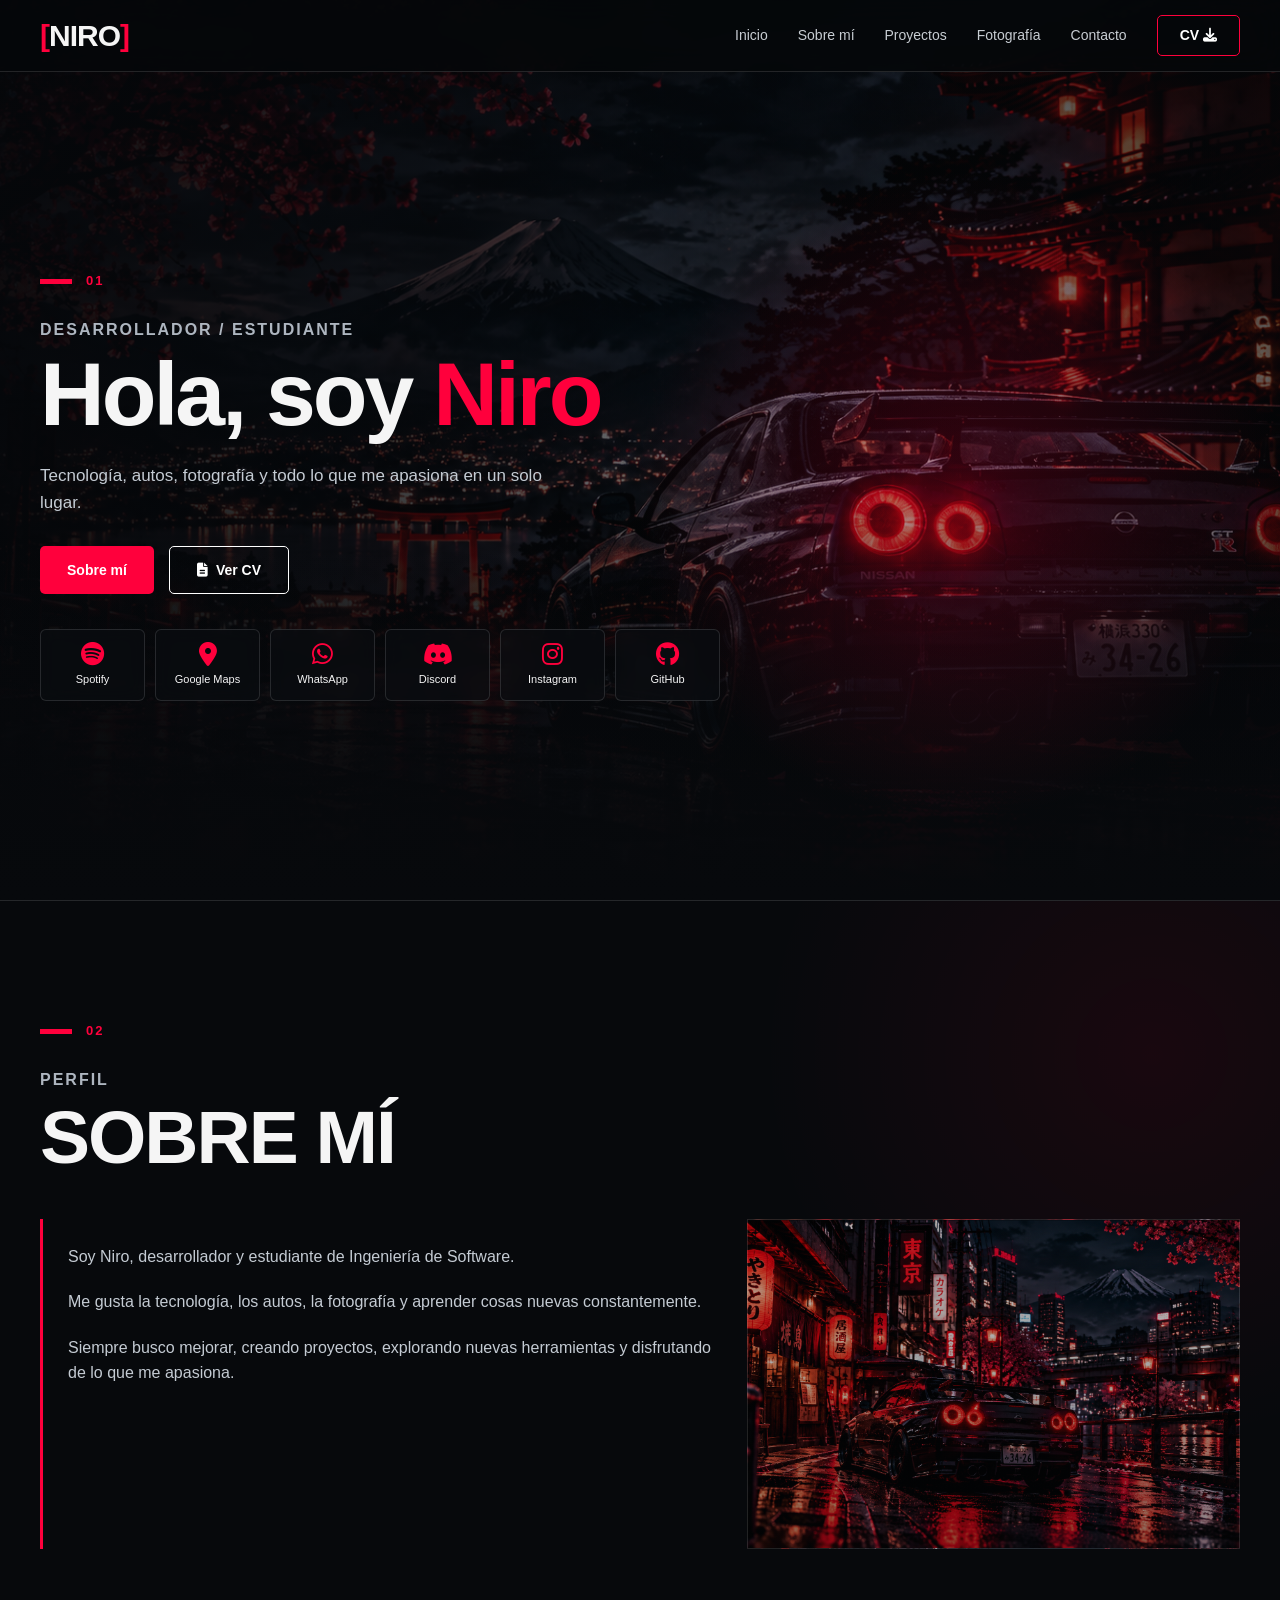
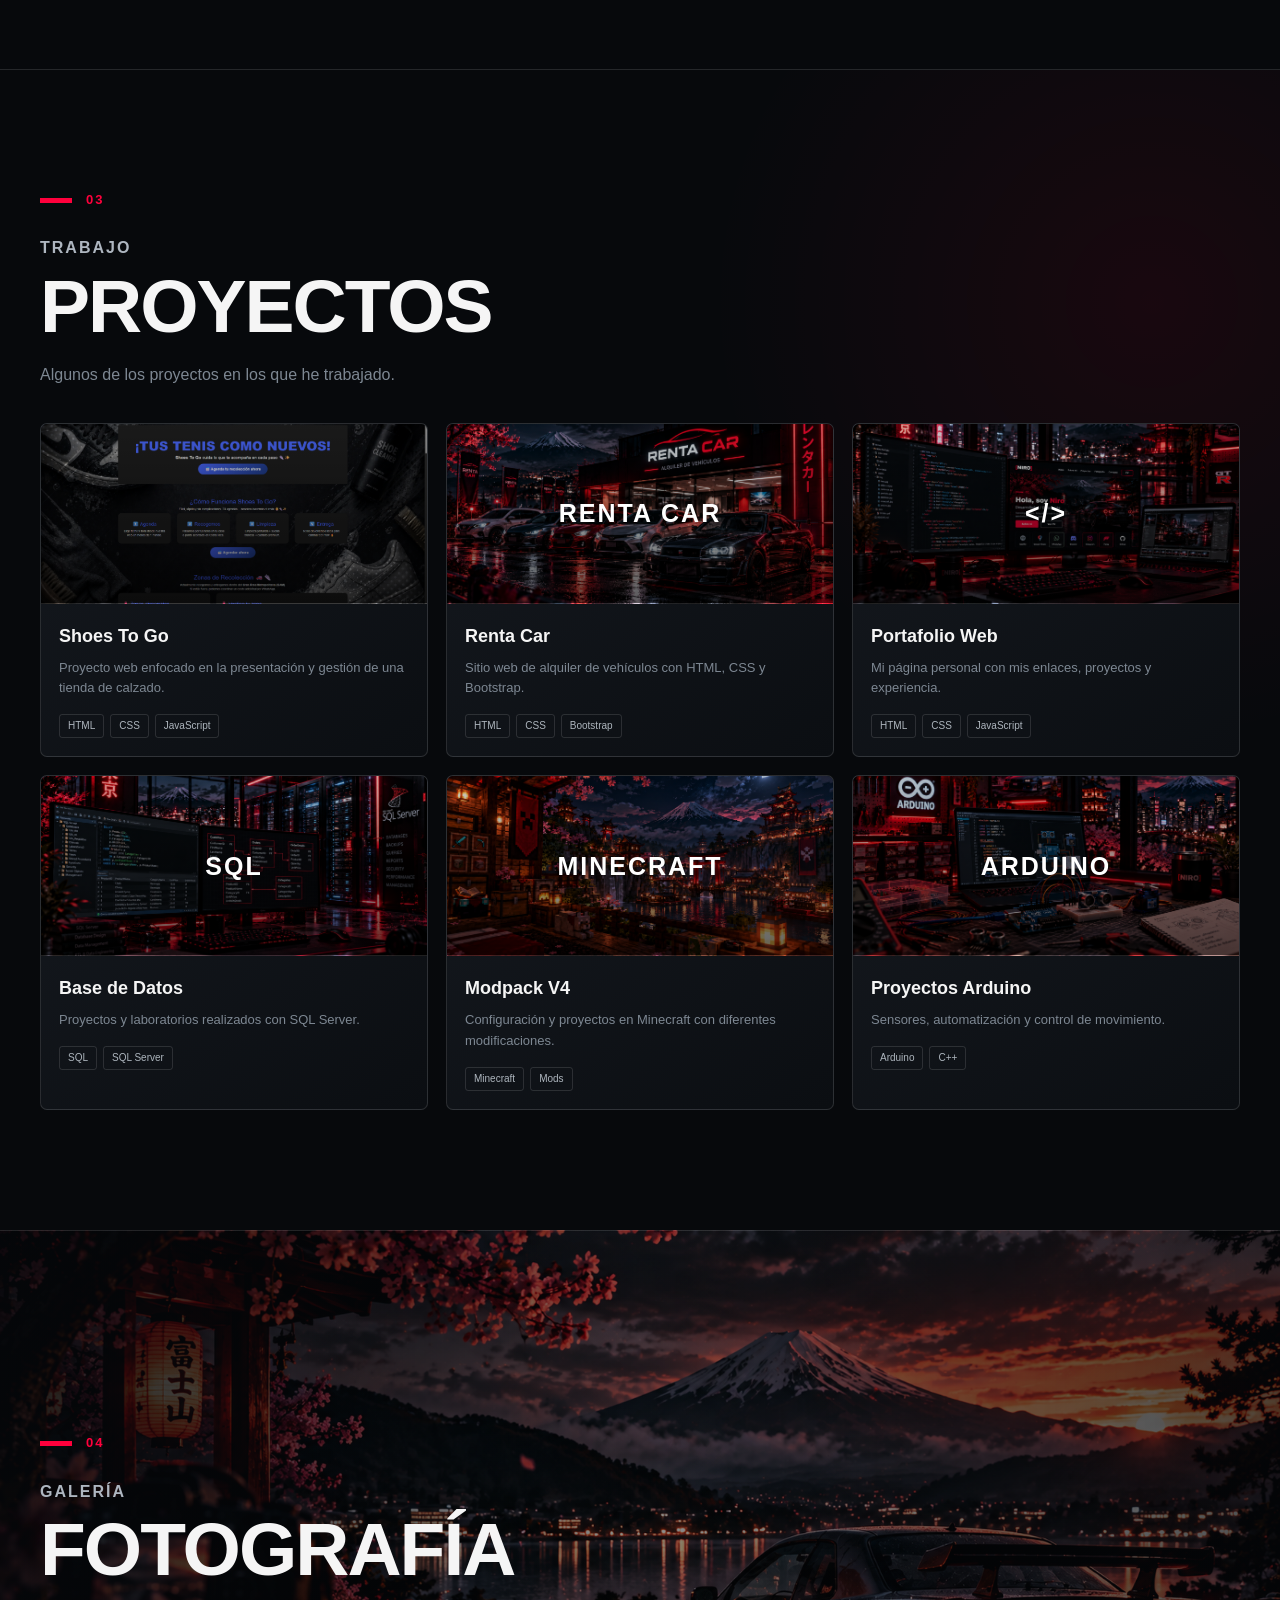
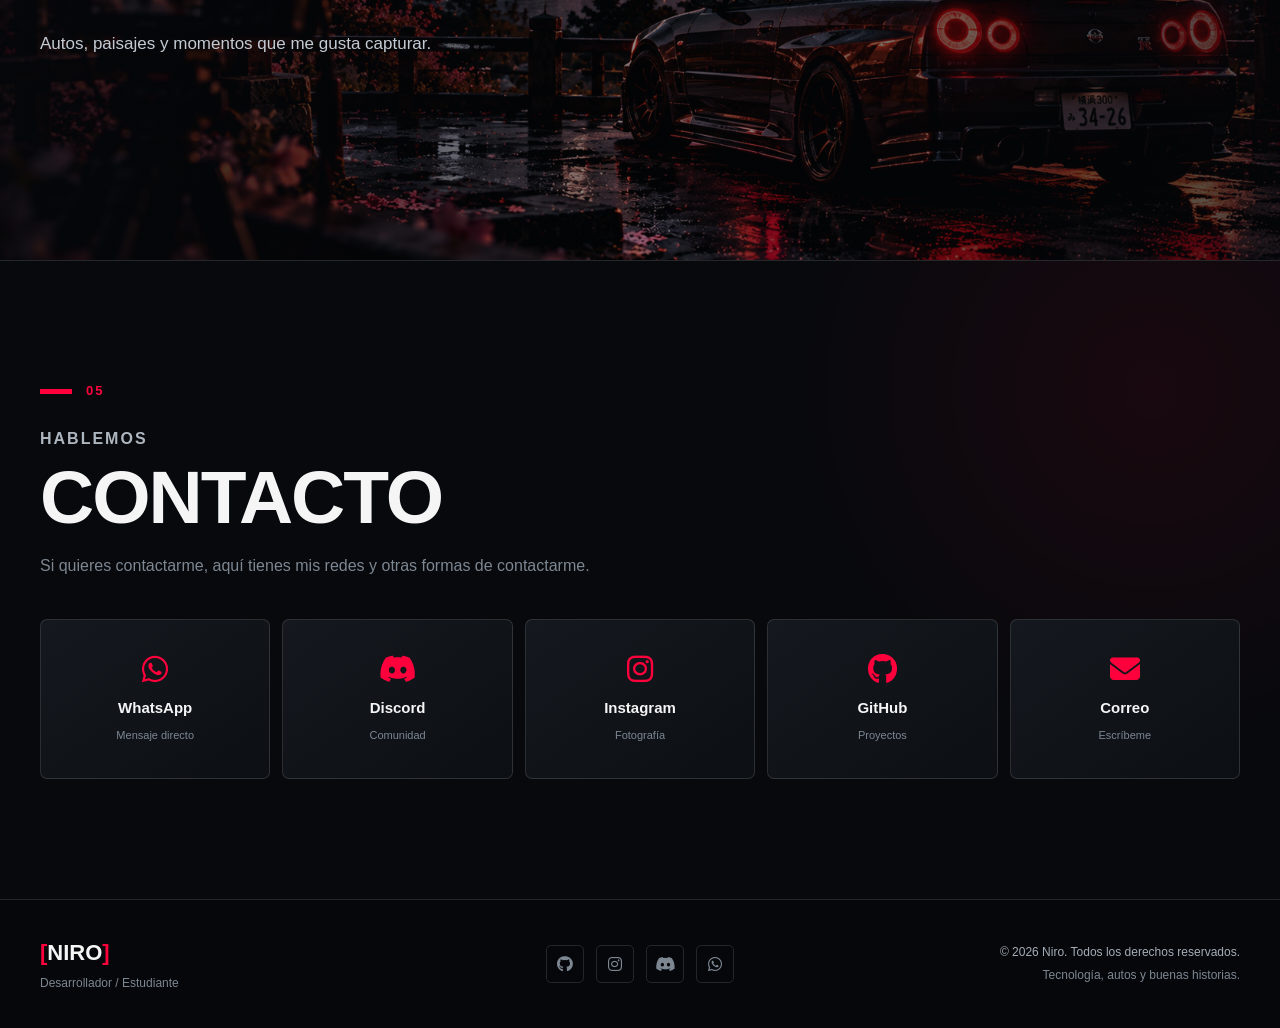
==== index.html @ cd80be0d "logo Se agrego logo para la pagina" ====
<!DOCTYPE html>
<html lang="es">
<head>
    <meta charset="UTF-8">
    <meta name="viewport" content="width=device-width, initial-scale=1.0">
    <meta name="description" content="Portafolio personal de Niro - Desarrollador, estudiante, fotografía y proyectos.">
    <title>Niro | Portafolio</title>

    <link rel="stylesheet" href="https://cdnjs.cloudflare.com/ajax/libs/font-awesome/6.5.2/css/all.min.css">
    <link rel="stylesheet" href="css/style.css">
    <link rel="icon" type="image/png" href="assets/img/logo.png">
</head>

<body>

<header class="site-header">
    <a href="#inicio" class="brand">
        <span>[</span>NIRO<span>]</span>
    </a>

    <nav>
        <a href="#inicio">Inicio</a>
        <a href="#sobre-mi">Sobre mí</a>
        <a href="#proyectos">Proyectos</a>
        <a href="#fotografia">Fotografía</a>
        <a href="#contacto">Contacto</a>
        <a href="assets/docs/Niels%20Curriculum.pdf" class="cv-button" target="_blank" rel="noopener noreferrer">
            CV <i class="fa-solid fa-download"></i>
        </a>
    </nav>
</header>

<main>

    <section id="inicio" class="hero">
        <div class="hero-content">
            <div class="section-number">
                <span></span>
                01
            </div>

            <p class="eyebrow">DESARROLLADOR / ESTUDIANTE</p>

            <h1>
                Hola, soy
                <strong>Niro</strong>
            </h1>

            <p class="hero-description">
                Tecnología, autos, fotografía
                y todo lo que me apasiona
                en un solo lugar.
            </p>

            <div class="hero-buttons">
                <a href="#sobre-mi" class="btn btn-primary">
                    Sobre mí
                </a>

                <a href="assets/docs/Niels%20Curriculum.pdf" class="btn btn-outline" target="_blank" rel="noopener noreferrer">
                    <i class="fa-solid fa-file-lines"></i>
                    Ver CV
                </a>
            </div>

            <div class="quick-links">

                <a href="https://open.spotify.com/playlist/6AtNAOTkj8W7pWy95iQynt?si=6a3d3c55585047d9" class="quick-link" target="_blank" rel="noopener noreferrer">
                    <i class="fa-brands fa-spotify"></i>
                    <span>Spotify</span>
                </a>

                <a href="#" class="quick-link">
                    <i class="fa-solid fa-location-dot"></i>
                    <span>Google Maps</span>
                </a>

                <a href="https://wa.me/50685936114" class="quick-link" target="_blank" rel="noopener noreferrer">
                    <i class="fa-brands fa-whatsapp"></i>
                    <span>WhatsApp</span>
                </a>

                <a href="https://discord.gg/T9t3En6EW" class="quick-link" target="_blank" rel="noopener noreferrer">
                    <i class="fa-brands fa-discord"></i>
                    <span>Discord</span>
                </a>

                <a href="https://www.instagram.com/nielsroldan/" class="quick-link" target="_blank" rel="noopener noreferrer">
                    <i class="fa-brands fa-instagram"></i>
                    <span>Instagram</span>
                </a>

                <a href="https://github.com/NIRO1004" class="quick-link" target="_blank" rel="noopener noreferrer">
                    <i class="fa-brands fa-github"></i>
                    <span>GitHub</span>
                </a>

            </div>
        </div>
    </section>

    <section id="sobre-mi" class="section">
        <div class="container">

            <div class="section-number">
                <span></span>
                02
            </div>

            <p class="eyebrow">PERFIL</p>

            <h2>SOBRE MÍ</h2>

            <div class="about-content">
                <div class="about-text">
                    <p>
                        Soy Niro, desarrollador
                        y estudiante de Ingeniería
                        de Software.
                    </p>

                    <p>
                        Me gusta la tecnología,
                        los autos, la fotografía
                        y aprender cosas nuevas
                        constantemente.
                    </p>

                    <p>
                        Siempre busco mejorar,
                        creando proyectos,
                        explorando nuevas
                        herramientas y disfrutando
                        de lo que me apasiona.
                    </p>
                </div>

                <div class="about-photo"></div>
            </div>

        </div>
    </section>

    <section id="proyectos" class="section">
        <div class="container">

            <div class="section-number">
                <span></span>
                03
            </div>

            <p class="eyebrow">TRABAJO</p>

            <h2>PROYECTOS</h2>

            <p class="section-description">
                Algunos de los proyectos
                en los que he trabajado.
            </p>

            <div class="projects">

                <a href="proyectos/shoes-to-go.html" class="project-card" aria-label="Ver proyecto Shoes To Go">
                    <div class="project-image" style="background-image: url('assets/img/stgg.png');"></div>

                    <div class="project-info">
                        <h3>Shoes To Go</h3>

                        <p>
                            Proyecto web enfocado en la presentación y gestión de una
                            tienda de calzado.
                        </p>

                        <div class="tags">
                            <span>HTML</span>
                            <span>CSS</span>
                            <span>JavaScript</span>
                        </div>
                    </div>
                </a>

                <a href="proyectos/renta-car.html" class="project-card" aria-label="Ver proyecto Renta Car">
                    <div class="project-image image-renta-car">
                        <span>RENTA CAR</span>
                    </div>

                    <div class="project-info">
                        <h3>Renta Car</h3>

                        <p>
                            Sitio web de alquiler
                            de vehículos con
                            HTML, CSS y Bootstrap.
                        </p>

                        <div class="tags">
                            <span>HTML</span>
                            <span>CSS</span>
                            <span>Bootstrap</span>
                        </div>
                    </div>
                </a>

                <a href="proyectos/portafolio.html" class="project-card" aria-label="Ver proyecto Portafolio Web">
                    <div class="project-image image-portfolio">
                        <span>&lt;/&gt;</span>
                    </div>

                    <div class="project-info">
                        <h3>Portafolio Web</h3>

                        <p>
                            Mi página personal
                            con mis enlaces,
                            proyectos y experiencia.
                        </p>

                        <div class="tags">
                            <span>HTML</span>
                            <span>CSS</span>
                            <span>JavaScript</span>
                        </div>
                    </div>
                </a>

                <a href="proyectos/base-datos.html" class="project-card" aria-label="Ver proyecto Base de Datos">
                    <div class="project-image image-database">
                        <span>SQL</span>
                    </div>

                    <div class="project-info">
                        <h3>Base de Datos</h3>

                        <p>
                            Proyectos y laboratorios
                            realizados con SQL Server.
                        </p>

                        <div class="tags">
                            <span>SQL</span>
                            <span>SQL Server</span>
                        </div>
                    </div>
                </a>

                <a href="proyectos/minecraft.html" class="project-card" aria-label="Ver proyecto Minecraft">
                    <div class="project-image image-minecraft">
                        <span>MINECRAFT</span>
                    </div>

                    <div class="project-info">
                        <h3>Modpack V4</h3>

                        <p>
                            Configuración y proyectos
                            en Minecraft con diferentes
                            modificaciones.
                        </p>

                        <div class="tags">
                            <span>Minecraft</span>
                            <span>Mods</span>
                        </div>
                    </div>
                </a>

                <a href="proyectos/arduino.html" class="project-card" aria-label="Ver proyectos Arduino">
                    <div class="project-image image-arduino">
                        <span>ARDUINO</span>
                    </div>

                    <div class="project-info">
                        <h3>Proyectos Arduino</h3>

                        <p>
                            Sensores, automatización
                            y control de movimiento.
                        </p>

                        <div class="tags">
                            <span>Arduino</span>
                            <span>C++</span>
                        </div>
                    </div>
                </a>

            </div>
        </div>
    </section>

    <section id="fotografia" class="section photography">
        <div class="container">

            <div class="section-number">
                <span></span>
                04
            </div>

            <p class="eyebrow">GALERÍA</p>

            <h2>FOTOGRAFÍA</h2>

            <p>
                Autos, paisajes y momentos
                que me gusta capturar.
            </p>

        </div>
    </section>

    <section id="contacto" class="section">
        <div class="container">

            <div class="section-number">
                <span></span>
                05
            </div>

            <p class="eyebrow">HABLEMOS</p>

            <h2>CONTACTO</h2>

            <p class="section-description">
                Si quieres contactarme,
                aquí tienes mis redes
                y otras formas de contactarme.
            </p>

            <div class="contact-links">

                <a href="https://wa.me/50685936114" target="_blank" rel="noopener noreferrer">
                    <i class="fa-brands fa-whatsapp"></i>
                    <span>WhatsApp</span>
                    <small>Mensaje directo</small>
                </a>

                <a href="https://discord.gg/T9t3En6EW" target="_blank" rel="noopener noreferrer">
                    <i class="fa-brands fa-discord"></i>
                    <span>Discord</span>
                    <small>Comunidad</small>
                </a>

                <a href="https://www.instagram.com/nielsroldan/" target="_blank" rel="noopener noreferrer">
                    <i class="fa-brands fa-instagram"></i>
                    <span>Instagram</span>
                    <small>Fotografía</small>
                </a>

                <a href="https://github.com/NIRO1004" target="_blank" rel="noopener noreferrer">
                    <i class="fa-brands fa-github"></i>
                    <span>GitHub</span>
                    <small>Proyectos</small>
                </a>

                <a href="mailto:nielsroldan@gmail.com">
                    <i class="fa-solid fa-envelope"></i>
                    <span>Correo</span>
                    <small>Escríbeme</small>
                </a>

            </div>
        </div>
    </section>

</main>

<footer>

    <div class="footer-brand">
        <div class="footer-logo">
            <span>[</span>NIRO<span>]</span>
        </div>

        <p>Desarrollador / Estudiante</p>
    </div>

    <div class="footer-social">

        <a href="https://github.com/NIRO1004" target="_blank" rel="noopener noreferrer" aria-label="GitHub">
            <i class="fa-brands fa-github"></i>
        </a>

        <a href="https://www.instagram.com/nielsroldan/" target="_blank" rel="noopener noreferrer" aria-label="Instagram">
            <i class="fa-brands fa-instagram"></i>
        </a>

        <a href="https://discord.gg/T9t3En6EW" target="_blank" rel="noopener noreferrer" aria-label="Discord">
            <i class="fa-brands fa-discord"></i>
        </a>

        <a href="https://wa.me/50685936114" target="_blank" rel="noopener noreferrer" aria-label="WhatsApp">
            <i class="fa-brands fa-whatsapp"></i>
        </a>

    </div>

    <div class="footer-copy">
        <p>© 2026 Niro. Todos los derechos reservados.</p>
        <p>Tecnología, autos y buenas historias.</p>
    </div>

</footer>

<script src="js/script.js"></script>

</body>
</html>
---- css/style.css ----
/* =========================================================
   NIRO PORTFOLIO
   STYLE.CSS
   ========================================================= */


/* =========================================================
   01. VARIABLES
   ========================================================= */

:root {

    --bg: #07090c;

    --bg-secondary: #0b0e12;

    --card: #101419;

    --card-hover: #151a20;

    --white: #f5f5f5;

    --text: #c4cbd3;

    --muted: #7d8792;

    --red: #ff003c;

    --red-dark: #c80030;

    --border: rgba(255,255,255,0.12);

    --max-width: 1200px;

    --header-height: 72px;

    --transition: 0.25s ease;

}


/* =========================================================
   02. RESET
   ========================================================= */

* {

    margin: 0;

    padding: 0;

    box-sizing: border-box;

}


html {

    scroll-behavior: smooth;

}


body {

    background: var(--bg);

    color: var(--white);

    font-family:
        Arial,
        Helvetica,
        sans-serif;

    line-height: 1.6;

    overflow-x: hidden;

}


a {

    color: inherit;

    text-decoration: none;

}


img {

    max-width: 100%;

    display: block;

}


/* =========================================================
   03. FONDO GENERAL
   ========================================================= */

body::before {

    content: "";

    position: fixed;

    inset: 0;

    pointer-events: none;

    z-index: -10;

    background:

        repeating-linear-gradient(
            135deg,
            transparent,
            transparent 90px,
            rgba(255,0,60,0.025) 91px,
            transparent 92px
        );

}


/* =========================================================
   04. CONTAINER
   ========================================================= */

.container {

    width:
        min(
            var(--max-width),
            calc(100% - 50px)
        );

    margin: 0 auto;

}


/* =========================================================
   05. HEADER
   ========================================================= */

.site-header {

    position: fixed;

    top: 0;

    left: 0;

    width: 100%;

    height: var(--header-height);

    z-index: 1000;

    display: flex;

    align-items: center;

    justify-content: space-between;

    padding: 0 40px;

    background:
        rgba(5,7,10,0.88);

    border-bottom:
        1px solid var(--border);

    backdrop-filter:
        blur(14px);

}


/* LOGO */

.brand {

    font-size: 30px;

    font-weight: 800;

    letter-spacing: -1px;

}


.brand span {

    color: var(--red);

}


/* NAVEGACIÓN */

.site-header nav {

    display: flex;

    align-items: center;

    gap: 30px;

}


.site-header nav a {

    position: relative;

    color: #c8cdd3;

    font-size: 14px;

    transition: var(--transition);

}


.site-header nav a:hover {

    color: var(--red);

}


.site-header nav a:not(.cv-button)::after {

    content: "";

    position: absolute;

    left: 0;

    bottom: -9px;

    width: 0;

    height: 2px;

    background: var(--red);

    transition: var(--transition);

}


.site-header nav a:not(.cv-button):hover::after {

    width: 100%;

}


/* BOTÓN CV */

.cv-button {

    padding:
        8px 22px;

    border:
        1px solid var(--red);

    border-radius: 5px;

    font-weight: 700;

    color: white !important;

    transition: var(--transition);

}


.cv-button:hover {

    background: var(--red);

    box-shadow:
        0 0 25px
        rgba(255,0,60,0.25);

}


/* =========================================================
   06. HERO
   ========================================================= */

.hero {

    position: relative;

    min-height: 100vh;

    display: flex;

    align-items: center;

    overflow: hidden;

    padding-top: var(--header-height);

    background:

        linear-gradient(
            90deg,
            rgba(5,7,10,0.95) 0%,
            rgba(5,7,10,0.75) 35%,
            rgba(5,7,10,0.35) 70%,
            rgba(5,7,10,0.60) 100%
        ),

        linear-gradient(
            0deg,
            rgba(7,9,12,0.95),
            transparent 45%,
            rgba(7,9,12,0.45)
        ),

        url("../assets/img/hero.png");

    background-size: cover;

    background-position: center;

    background-repeat: no-repeat;

}


.hero::after {

    content: "";

    position: absolute;

    inset: 0;

    pointer-events: none;

    background:

        radial-gradient(
            circle at 75% 55%,
            rgba(255,0,60,0.20),
            transparent 30%
        ),

        linear-gradient(
            to bottom,
            transparent 60%,
            var(--bg) 100%
        );

}


.hero-content {

    position: relative;

    z-index: 2;

    width:
        min(
            var(--max-width),
            calc(100% - 50px)
        );

    margin: 0 auto;

    padding: 100px 0;

}


/* =========================================================
   07. NÚMERO DE SECCIÓN
   ========================================================= */

.section-number {

    display: flex;

    align-items: center;

    gap: 14px;

    margin-bottom: 25px;

    color: var(--red);

    font-size: 13px;

    font-weight: bold;

    letter-spacing: 2px;

}


.section-number span {

    width: 32px;

    height: 5px;

    display: block;

    background: var(--red);

}


/* =========================================================
   08. EYEBROW
   ========================================================= */

.eyebrow {

    color: #aeb6c0;

    font-size: 16px;

    font-weight: 600;

    letter-spacing: 2px;

    margin-bottom: 10px;

}


/* =========================================================
   09. HERO TITLE
   ========================================================= */

.hero h1 {

    max-width: 900px;

    font-size:
        clamp(
            55px,
            7vw,
            95px
        );

    line-height: 0.94;

    font-weight: 800;

    letter-spacing: -3px;

    margin-bottom: 25px;

}


.hero h1 strong {

    color: var(--red);

}


/* =========================================================
   10. HERO DESCRIPTION
   ========================================================= */

.hero-description {

    max-width: 520px;

    color: var(--text);

    font-size: 17px;

    margin-bottom: 30px;

}


/* =========================================================
   11. BOTONES
   ========================================================= */

.hero-buttons {

    display: flex;

    gap: 15px;

    margin-bottom: 35px;

}


.btn {

    min-height: 48px;

    display: inline-flex;

    align-items: center;

    justify-content: center;

    gap: 8px;

    padding: 0 27px;

    border-radius: 5px;

    font-size: 14px;

    font-weight: 700;

    transition: var(--transition);

}


.btn-primary {

    background: var(--red);

    color: white;

}


.btn-primary:hover {

    background: #e60035;

    transform:
        translateY(-2px);

    box-shadow:
        0 10px 30px
        rgba(255,0,60,0.25);

}


.btn-outline {

    border:
        1px solid white;

    color: white;

}


.btn-outline:hover {

    border-color: var(--red);

    color: var(--red);

    transform:
        translateY(-2px);

}


/* =========================================================
   12. QUICK LINKS
   ========================================================= */

.quick-links {

    display: flex;

    flex-wrap: wrap;

    gap: 10px;

    max-width: 850px;

}


.quick-link {

    min-width: 105px;

    min-height: 72px;

    padding: 10px 15px;

    display: flex;

    flex-direction: column;

    align-items: center;

    justify-content: center;

    gap: 5px;

    background:
        rgba(10,13,17,0.75);

    border:
        1px solid var(--border);

    border-radius: 6px;

    backdrop-filter:
        blur(8px);

    transition: var(--transition);

}


.quick-link i {

    color: var(--red);

    font-size: 24px;

    transition: var(--transition);

}


.quick-link span {

    color: var(--white);

    font-size: 11px;

}


.quick-link:hover {

    border-color: var(--red);

    background:
        rgba(255,0,60,0.08);

    transform:
        translateY(-4px);

}


.quick-link:hover i {

    transform:
        scale(1.15);

}


/* =========================================================
   13. SECCIONES
   ========================================================= */

.section {

    position: relative;

    padding: 120px 0;

    border-top:
        1px solid var(--border);

    background:

        radial-gradient(
            circle at 90% 20%,
            rgba(255,0,60,0.07),
            transparent 30%
        ),

        var(--bg);

}


.section h2 {

    font-size:
        clamp(
            48px,
            6vw,
            75px
        );

    line-height: 0.95;

    letter-spacing: -2px;

    margin-bottom: 45px;

}


.section-description {

    max-width: 600px;

    color: var(--muted);

    margin-top: -25px;

    margin-bottom: 35px;

}


/* =========================================================
   14. SOBRE MÍ
   ========================================================= */

.about-content {

    display: grid;

    grid-template-columns:
        1.1fr 0.8fr;

    gap: 30px;

    align-items: stretch;

}


.about-text {

    padding:
        25px 0 25px 25px;

    border-left:
        3px solid var(--red);

    color: var(--text);

    font-size: 16px;

}


.about-text p + p {

    margin-top: 20px;

}


.about-photo {

    min-height: 330px;

    border:
        1px solid var(--border);

    overflow: hidden;

    background:

        linear-gradient(
            rgba(5,7,10,0.25),
            rgba(5,7,10,0.45)
        ),

        url("../assets/img/sobre%20mi.png");

    background-size: cover;

    background-position: center;

}


/* =========================================================
   15. PROYECTOS
   ========================================================= */

.projects {

    display: grid;

    grid-template-columns:
        repeat(3,1fr);

    gap: 18px;

}


.project-card {

    overflow: hidden;

    background:
        linear-gradient(
            145deg,
            #15191f,
            #0b0e12
        );

    border:
        1px solid var(--border);

    border-radius: 7px;

    transition: var(--transition);

}


.project-card:hover {

    transform:
        translateY(-5px);

    border-color:
        rgba(255,0,60,0.6);

    box-shadow:
        0 15px 40px
        rgba(0,0,0,0.35);

}


/* =========================================================
   16. IMÁGENES DE PROYECTOS
   ========================================================= */

.project-image {

    height: 180px;

    display: flex;

    align-items: center;

    justify-content: center;

    position: relative;

    overflow: hidden;

    color: white;

    font-size: 25px;

    font-weight: 800;

    letter-spacing: 2px;

    border-bottom:
        1px solid var(--border);

    background-size: cover;

    background-position: center;

}


.project-image::after {

    content: "";

    position: absolute;

    inset: 0;

    background:
        linear-gradient(
            rgba(0,0,0,0.15),
            rgba(0,0,0,0.60)
        );

}


.project-image span {

    position: relative;

    z-index: 2;

}


.image-renta-car {

    background-image:
        url("../assets/img/renta%20car.png");

}


.image-portfolio {

    background-image:
        url("../assets/img/portafolio.png");

}


.image-database {

    background-image:
        url("../assets/img/database.png");

}


.image-minecraft {

    background-image:
        url("../assets/img/minecraft.png");

}


.image-arduino {

    background-image:
        url("../assets/img/arduino.png");

}


/* =========================================================
   17. INFORMACIÓN PROYECTOS
   ========================================================= */

.project-info {

    padding: 18px;

}


.project-info h3 {

    font-size: 18px;

    margin-bottom: 7px;

}


.project-info p {

    color: var(--muted);

    font-size: 13px;

    margin-bottom: 15px;

}


/* TAGS */

.tags {

    display: flex;

    flex-wrap: wrap;

    gap: 6px;

}


.tags span {

    padding:
        3px 8px;

    border:
        1px solid var(--border);

    border-radius: 3px;

    color: #adb5bd;

    font-size: 10px;

}


/* =========================================================
   18. FOTOGRAFÍA
   ========================================================= */

.photography {

    min-height: 70vh;

    display: flex;

    align-items: center;

    overflow: hidden;

    background:

        linear-gradient(
            90deg,
            rgba(5,7,10,0.90),
            rgba(5,7,10,0.45),
            rgba(5,7,10,0.70)
        ),

        url("../assets/img/fotografia.png");

    background-size: cover;

    background-position: center;

}


.photography p:not(.eyebrow) {

    max-width: 500px;

    color: var(--text);

    font-size: 17px;

}


/* =========================================================
   19. CONTACTO
   ========================================================= */

.contact-links {

    display: grid;

    grid-template-columns:
        repeat(5,1fr);

    gap: 12px;

    margin-top: 40px;

}


.contact-links a {

    min-height: 160px;

    display: flex;

    align-items: center;

    justify-content: center;

    flex-direction: column;

    gap: 7px;

    background:
        linear-gradient(
            145deg,
            #15191f,
            #0c0f13
        );

    border:
        1px solid var(--border);

    border-radius: 7px;

    transition: var(--transition);

}


.contact-links i {

    color: var(--red);

    font-size: 30px;

    margin-bottom: 5px;

    transition: var(--transition);

}


.contact-links span {

    color: var(--white);

    font-size: 15px;

    font-weight: 700;

}


.contact-links small {

    color: var(--muted);

    font-size: 11px;

}


.contact-links a:hover {

    border-color: var(--red);

    transform:
        translateY(-5px);

    background:
        rgba(255,0,60,0.07);

    box-shadow:
        0 10px 30px
        rgba(255,0,60,0.08);

}


.contact-links a:hover i {

    transform:
        scale(1.15);

}


/* =========================================================
   20. FOOTER
   ========================================================= */

footer {

    display: grid;

    grid-template-columns:
        1fr auto 1fr;

    align-items: center;

    gap: 30px;

    padding:
        35px 40px;

    border-top:
        1px solid var(--border);

    background:
        #05070a;

    color: var(--muted);

    font-size: 12px;

}


/* LOGO FOOTER */

.footer-brand {

    display: flex;

    flex-direction: column;

    gap: 4px;

}


.footer-logo {

    color: var(--white);

    font-size: 22px;

    font-weight: 800;

}


.footer-logo span {

    color: var(--red);

}


.footer-brand p {

    color: var(--muted);

    font-size: 12px;

}


/* REDES FOOTER */

.footer-social {

    display: flex;

    align-items: center;

    gap: 12px;

}


.footer-social a {

    width: 38px;

    height: 38px;

    display: flex;

    align-items: center;

    justify-content: center;

    border:
        1px solid var(--border);

    border-radius: 5px;

    color: var(--muted);

    transition: var(--transition);

}


.footer-social i {

    font-size: 16px;

}


.footer-social a:hover {

    color: var(--red);

    border-color:
        var(--red);

    transform:
        translateY(-3px);

    background:
        rgba(255,0,60,0.06);

}


/* COPYRIGHT */

.footer-copy {

    text-align: right;

}


.footer-copy p + p {

    margin-top: 4px;

}


.footer-copy p:first-child {

    color: #a5adb7;

}


.footer-copy p:last-child {

    color: var(--muted);

}


/* =========================================================
   21. TABLET
   ========================================================= */

@media (max-width:1000px) {


    .site-header {

        padding:
            0 25px;

    }


    .site-header nav {

        gap: 18px;

    }


    .projects {

        grid-template-columns:
            repeat(2,1fr);

    }


    .contact-links {

        grid-template-columns:
            repeat(3,1fr);

    }

}


/* =========================================================
   22. MOBILE
   ========================================================= */

@media (max-width:700px) {


    :root {

        --header-height: 65px;

    }


    .container {

        width:
            calc(100% - 30px);

    }


    .site-header {

        height:
            var(--header-height);

        padding:
            0 20px;

    }


    .brand {

        font-size: 27px;

    }


    .site-header nav {

        display: none;

    }


    .hero {

        min-height: 100svh;

        align-items: flex-end;

        background-position:
            65% center;

    }


    .hero-content {

        width:
            calc(100% - 30px);

        padding-bottom:
            65px;

    }


    .hero h1 {

        font-size:
            clamp(
                48px,
                15vw,
                70px
            );

    }


    .hero-description {

        font-size: 15px;

    }


    .hero-buttons {

        flex-direction: column;

    }


    .btn {

        width: 100%;

    }


    .quick-links {

        display: grid;

        grid-template-columns:
            repeat(2,1fr);

        gap: 8px;

    }


    .quick-link {

        min-width: 0;

        min-height: 65px;

    }


    .section {

        padding:
            85px 0;

    }


    .section h2 {

        font-size: 50px;

    }


    .about-content {

        grid-template-columns:
            1fr;

    }


    .about-photo {

        min-height: 280px;

    }


    .projects {

        grid-template-columns:
            1fr;

    }


    .contact-links {

        grid-template-columns:
            repeat(2,1fr);

    }


    footer {

        grid-template-columns:
            1fr;

        gap: 20px;

        padding:
            30px 20px;

    }


    .footer-social {

        justify-content:
            flex-start;

    }


    .footer-copy {

        text-align:
            left;

    }

}


/* =========================================================
   23. TELÉFONOS PEQUEÑOS
   ========================================================= */

@media (max-width:450px) {


    .quick-links {

        grid-template-columns:
            repeat(2,1fr);

    }


    .contact-links {

        grid-template-columns:
            1fr;

    }


    .hero h1 {

        font-size: 48px;

    }

}
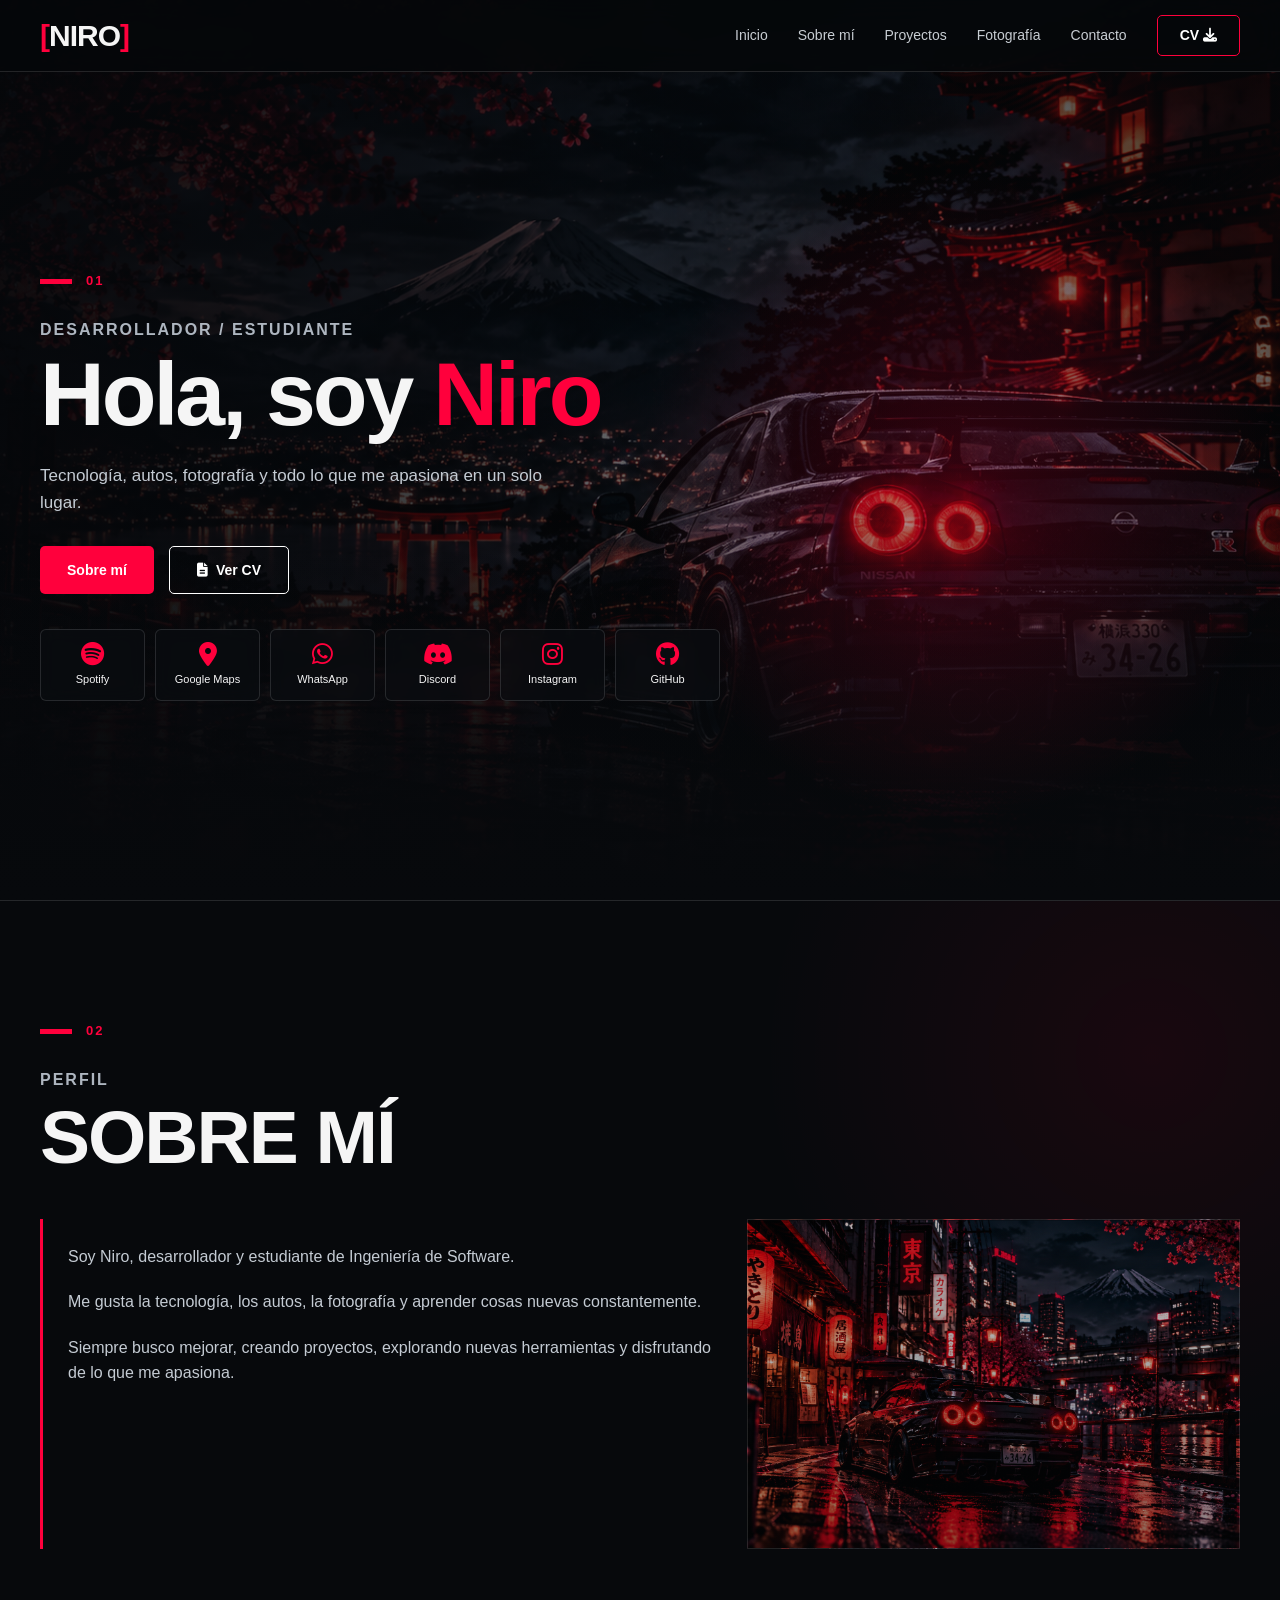
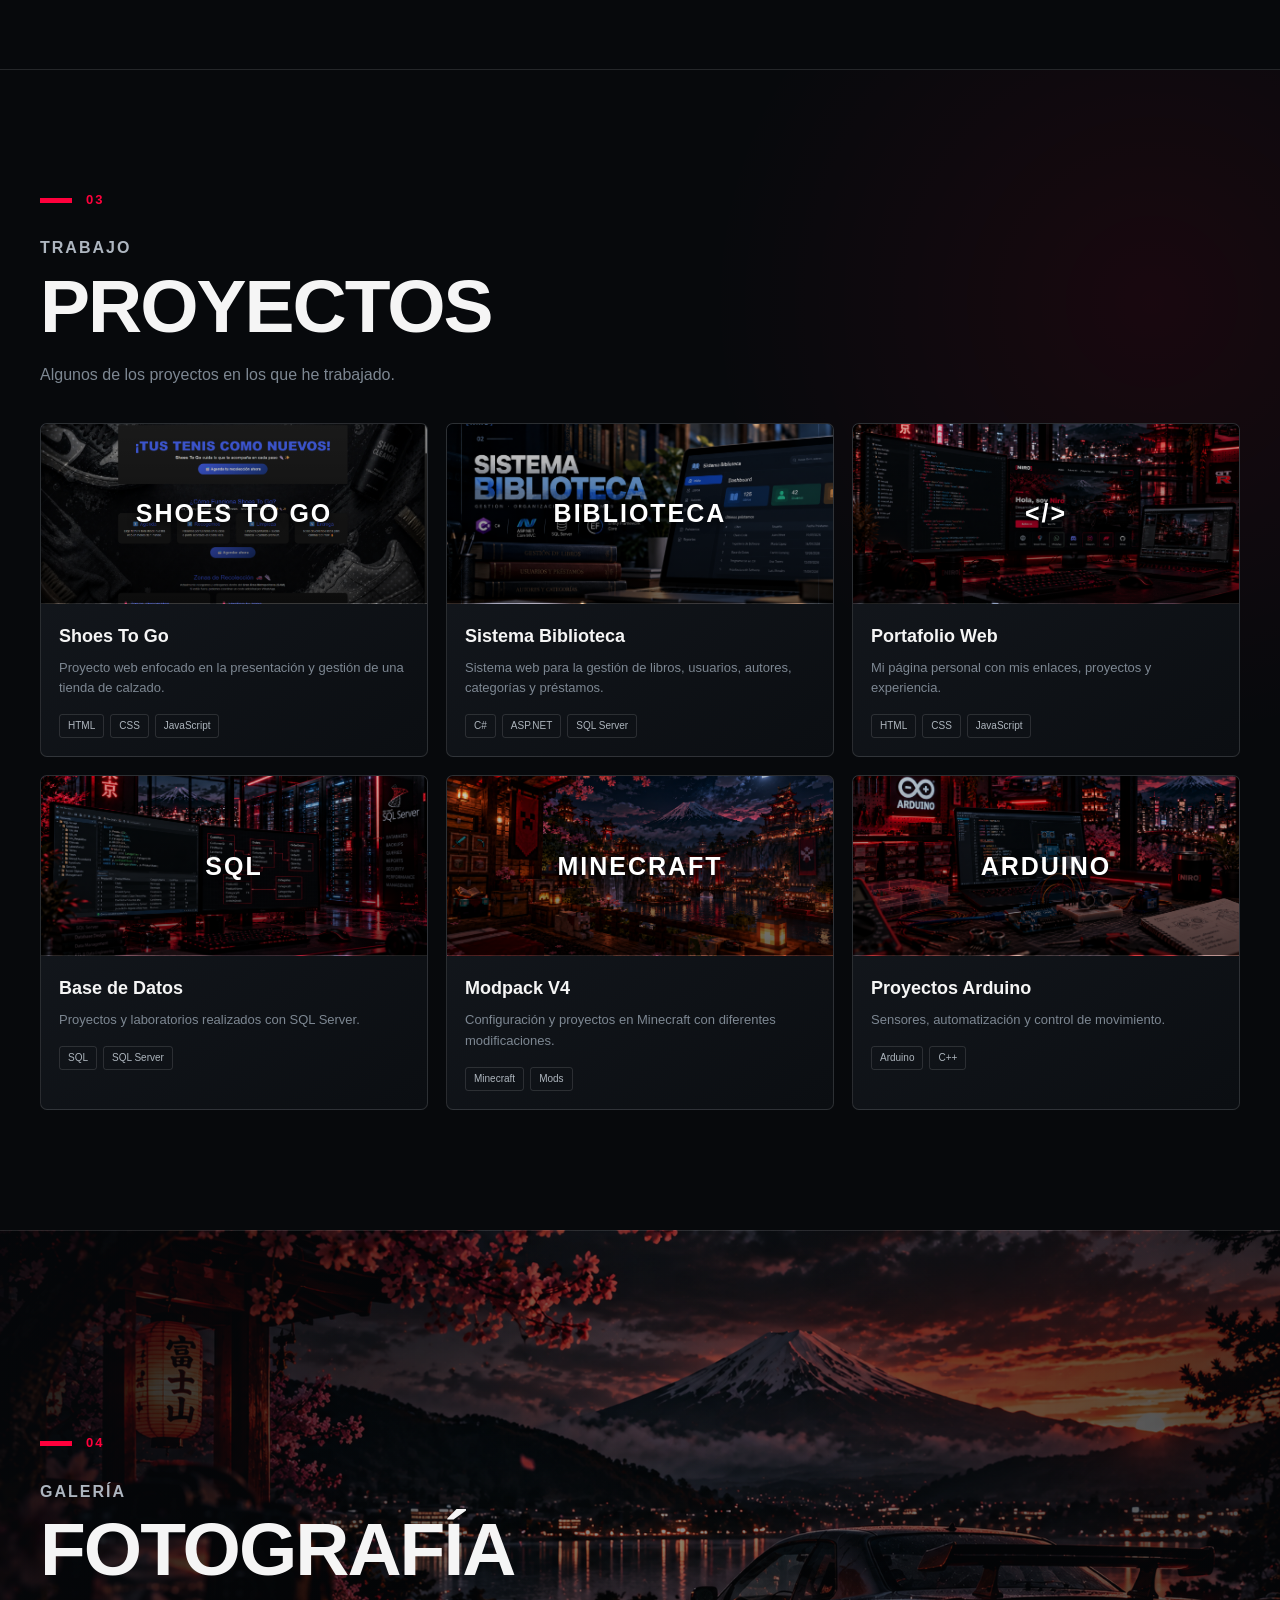
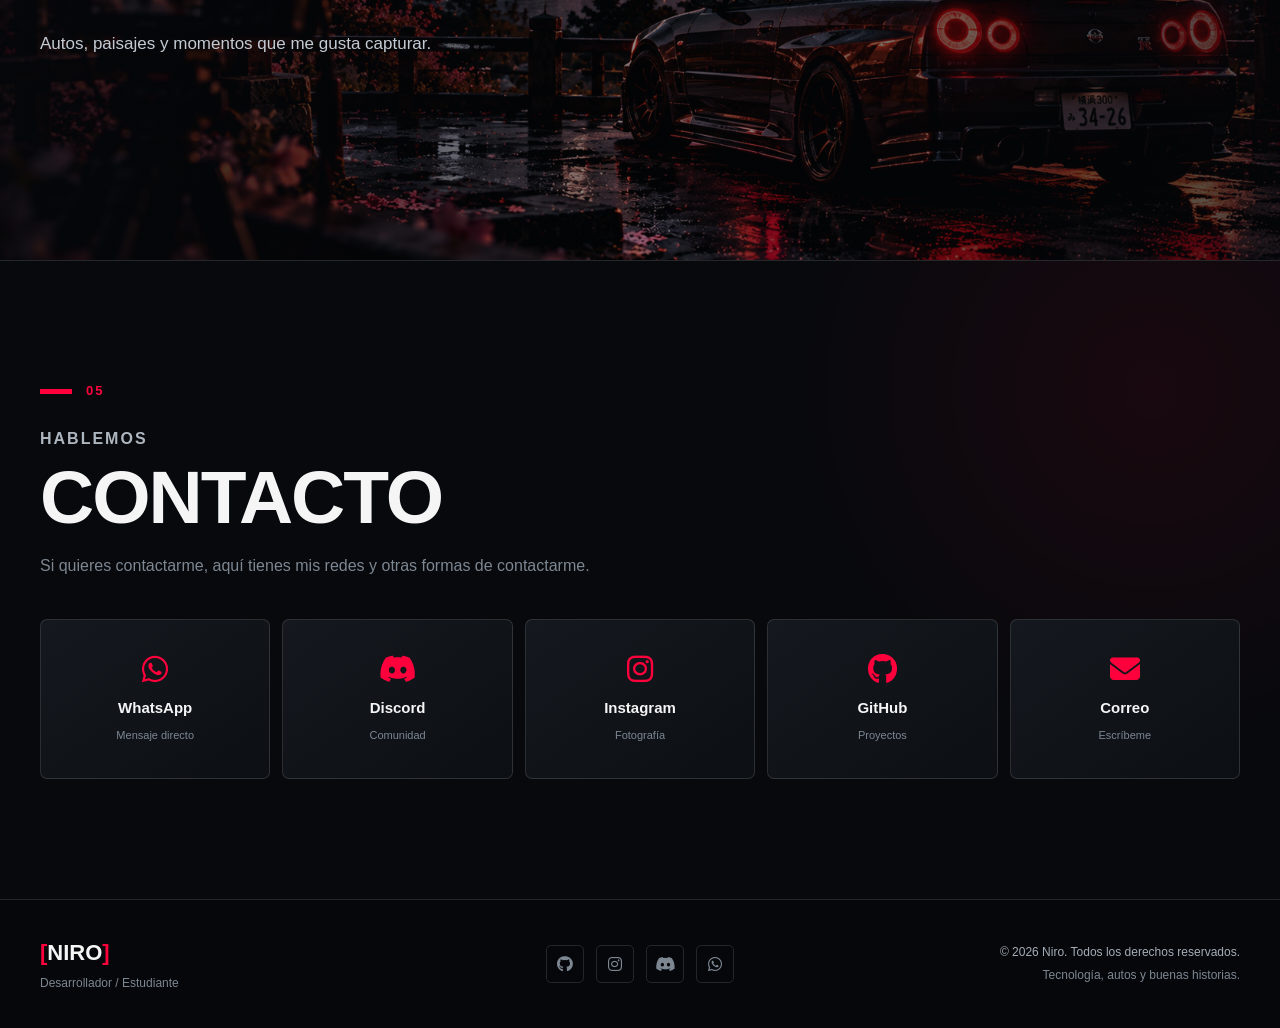
==== commit 24fe27b7: "Sistema biblioteca Se agrego BIB a los proyectos realizados por mi" ====
--- a/index.html
+++ b/index.html
@@ -161,16 +161,15 @@
             <div class="projects">
 
                 <a href="proyectos/shoes-to-go.html" class="project-card" aria-label="Ver proyecto Shoes To Go">
-                    <div class="project-image" style="background-image: url('assets/img/stgg.png');"></div>
-
+                    <div class="project-image image-shoes">
+                        <span>SHOES TO GO</span>
+                    </div>
                     <div class="project-info">
                         <h3>Shoes To Go</h3>
-
                         <p>
                             Proyecto web enfocado en la presentación y gestión de una
                             tienda de calzado.
                         </p>
-
                         <div class="tags">
                             <span>HTML</span>
                             <span>CSS</span>
@@ -179,24 +178,21 @@
                     </div>
                 </a>
 
-                <a href="proyectos/renta-car.html" class="project-card" aria-label="Ver proyecto Renta Car">
-                    <div class="project-image image-renta-car">
-                        <span>RENTA CAR</span>
-                    </div>
-
-                    <div class="project-info">
-                        <h3>Renta Car</h3>
-
-                        <p>
-                            Sitio web de alquiler
-                            de vehículos con
-                            HTML, CSS y Bootstrap.
-                        </p>
-
-                        <div class="tags">
-                            <span>HTML</span>
-                            <span>CSS</span>
-                            <span>Bootstrap</span>
+                <a href="proyectos/sistema-biblioteca.html" class="project-card" aria-label="Ver proyecto Sistema Biblioteca">
+                    <div class="project-image image-biblioteca">
+                        <span>BIBLIOTECA</span>
+                    </div>
+                    <div class="project-info">
+                        <h3>Sistema Biblioteca</h3>
+                        <p>
+                            Sistema web para la gestión
+                            de libros, usuarios, autores,
+                            categorías y préstamos.
+                        </p>
+                        <div class="tags">
+                            <span>C#</span>
+                            <span>ASP.NET</span>
+                            <span>SQL Server</span>
                         </div>
                     </div>
                 </a>
--- a/css/style.css
+++ b/css/style.css
@@ -9,33 +9,19 @@
    ========================================================= */
 
 :root {
-
     --bg: #07090c;
-
     --bg-secondary: #0b0e12;
-
     --card: #101419;
-
     --card-hover: #151a20;
-
     --white: #f5f5f5;
-
     --text: #c4cbd3;
-
     --muted: #7d8792;
-
     --red: #ff003c;
-
     --red-dark: #c80030;
-
     --border: rgba(255,255,255,0.12);
-
     --max-width: 1200px;
-
     --header-height: 72px;
-
     --transition: 0.25s ease;
-
 }
 
 
@@ -44,56 +30,34 @@
    ========================================================= */
 
 * {
-
     margin: 0;
-
     padding: 0;
-
     box-sizing: border-box;
-
-}
-
+}
 
 html {
-
     scroll-behavior: smooth;
-
-}
-
+}
 
 body {
-
     background: var(--bg);
-
     color: var(--white);
-
     font-family:
         Arial,
         Helvetica,
         sans-serif;
-
     line-height: 1.6;
-
     overflow-x: hidden;
-
-}
-
+}
 
 a {
-
     color: inherit;
-
     text-decoration: none;
-
-}
-
+}
 
 img {
-
     max-width: 100%;
-
     display: block;
-
 }
 
 
@@ -102,19 +66,13 @@
    ========================================================= */
 
 body::before {
-
     content: "";
-
     position: fixed;
-
     inset: 0;
-
     pointer-events: none;
-
     z-index: -10;
 
     background:
-
         repeating-linear-gradient(
             135deg,
             transparent,
@@ -122,7 +80,6 @@
             rgba(255,0,60,0.025) 91px,
             transparent 92px
         );
-
 }
 
 
@@ -131,7 +88,6 @@
    ========================================================= */
 
 .container {
-
     width:
         min(
             var(--max-width),
@@ -139,7 +95,6 @@
         );
 
     margin: 0 auto;
-
 }
 
 
@@ -148,23 +103,15 @@
    ========================================================= */
 
 .site-header {
-
     position: fixed;
-
     top: 0;
-
     left: 0;
-
     width: 100%;
-
     height: var(--header-height);
-
     z-index: 1000;
 
     display: flex;
-
     align-items: center;
-
     justify-content: space-between;
 
     padding: 0 40px;
@@ -177,95 +124,60 @@
 
     backdrop-filter:
         blur(14px);
-
 }
 
 
 /* LOGO */
 
 .brand {
-
     font-size: 30px;
-
     font-weight: 800;
-
     letter-spacing: -1px;
-
-}
-
+}
 
 .brand span {
-
     color: var(--red);
-
 }
 
 
 /* NAVEGACIÓN */
 
 .site-header nav {
-
-    display: flex;
-
+    display: flex;
     align-items: center;
-
     gap: 30px;
-
-}
-
+}
 
 .site-header nav a {
-
     position: relative;
-
     color: #c8cdd3;
-
     font-size: 14px;
-
     transition: var(--transition);
-
-}
-
+}
 
 .site-header nav a:hover {
-
     color: var(--red);
-
-}
-
+}
 
 .site-header nav a:not(.cv-button)::after {
-
     content: "";
-
     position: absolute;
-
     left: 0;
-
     bottom: -9px;
-
     width: 0;
-
     height: 2px;
-
     background: var(--red);
-
     transition: var(--transition);
-
-}
-
+}
 
 .site-header nav a:not(.cv-button):hover::after {
-
     width: 100%;
-
 }
 
 
 /* BOTÓN CV */
 
 .cv-button {
-
     padding:
         8px 22px;
 
@@ -279,18 +191,14 @@
     color: white !important;
 
     transition: var(--transition);
-
-}
-
+}
 
 .cv-button:hover {
-
     background: var(--red);
 
     box-shadow:
         0 0 25px
         rgba(255,0,60,0.25);
-
 }
 
 
@@ -299,13 +207,10 @@
    ========================================================= */
 
 .hero {
-
     position: relative;
-
     min-height: 100vh;
 
     display: flex;
-
     align-items: center;
 
     overflow: hidden;
@@ -313,7 +218,6 @@
     padding-top: var(--header-height);
 
     background:
-
         linear-gradient(
             90deg,
             rgba(5,7,10,0.95) 0%,
@@ -332,26 +236,17 @@
         url("../assets/img/hero.png");
 
     background-size: cover;
-
     background-position: center;
-
     background-repeat: no-repeat;
-
-}
-
+}
 
 .hero::after {
-
     content: "";
-
     position: absolute;
-
     inset: 0;
-
     pointer-events: none;
 
     background:
-
         radial-gradient(
             circle at 75% 55%,
             rgba(255,0,60,0.20),
@@ -363,14 +258,10 @@
             transparent 60%,
             var(--bg) 100%
         );
-
-}
-
+}
 
 .hero-content {
-
     position: relative;
-
     z-index: 2;
 
     width:
@@ -382,7 +273,6 @@
     margin: 0 auto;
 
     padding: 100px 0;
-
 }
 
 
@@ -391,11 +281,8 @@
    ========================================================= */
 
 .section-number {
-
-    display: flex;
-
+    display: flex;
     align-items: center;
-
     gap: 14px;
 
     margin-bottom: 25px;
@@ -403,24 +290,18 @@
     color: var(--red);
 
     font-size: 13px;
-
     font-weight: bold;
 
     letter-spacing: 2px;
-
-}
-
+}
 
 .section-number span {
-
     width: 32px;
-
     height: 5px;
 
     display: block;
 
     background: var(--red);
-
 }
 
 
@@ -429,17 +310,14 @@
    ========================================================= */
 
 .eyebrow {
-
     color: #aeb6c0;
 
     font-size: 16px;
-
     font-weight: 600;
 
     letter-spacing: 2px;
 
     margin-bottom: 10px;
-
 }
 
 
@@ -448,7 +326,6 @@
    ========================================================= */
 
 .hero h1 {
-
     max-width: 900px;
 
     font-size:
@@ -465,14 +342,10 @@
     letter-spacing: -3px;
 
     margin-bottom: 25px;
-
-}
-
+}
 
 .hero h1 strong {
-
     color: var(--red);
-
 }
 
 
@@ -481,7 +354,6 @@
    ========================================================= */
 
 .hero-description {
-
     max-width: 520px;
 
     color: var(--text);
@@ -489,7 +361,6 @@
     font-size: 17px;
 
     margin-bottom: 30px;
-
 }
 
 
@@ -498,24 +369,18 @@
    ========================================================= */
 
 .hero-buttons {
-
     display: flex;
 
     gap: 15px;
 
     margin-bottom: 35px;
-
-}
-
+}
 
 .btn {
-
     min-height: 48px;
 
     display: inline-flex;
-
     align-items: center;
-
     justify-content: center;
 
     gap: 8px;
@@ -525,25 +390,17 @@
     border-radius: 5px;
 
     font-size: 14px;
-
     font-weight: 700;
 
     transition: var(--transition);
-
-}
-
+}
 
 .btn-primary {
-
     background: var(--red);
-
     color: white;
-
-}
-
+}
 
 .btn-primary:hover {
-
     background: #e60035;
 
     transform:
@@ -552,29 +409,21 @@
     box-shadow:
         0 10px 30px
         rgba(255,0,60,0.25);
-
-}
-
+}
 
 .btn-outline {
-
     border:
         1px solid white;
 
     color: white;
-
-}
-
+}
 
 .btn-outline:hover {
-
     border-color: var(--red);
-
     color: var(--red);
 
     transform:
         translateY(-2px);
-
 }
 
 
@@ -583,32 +432,24 @@
    ========================================================= */
 
 .quick-links {
-
-    display: flex;
-
+    display: flex;
     flex-wrap: wrap;
 
     gap: 10px;
 
     max-width: 850px;
-
-}
-
+}
 
 .quick-link {
-
     min-width: 105px;
-
     min-height: 72px;
 
     padding: 10px 15px;
 
     display: flex;
-
     flex-direction: column;
 
     align-items: center;
-
     justify-content: center;
 
     gap: 5px;
@@ -625,32 +466,23 @@
         blur(8px);
 
     transition: var(--transition);
-
-}
-
+}
 
 .quick-link i {
-
     color: var(--red);
 
     font-size: 24px;
 
     transition: var(--transition);
-
-}
-
+}
 
 .quick-link span {
-
     color: var(--white);
 
     font-size: 11px;
-
-}
-
+}
 
 .quick-link:hover {
-
     border-color: var(--red);
 
     background:
@@ -658,15 +490,11 @@
 
     transform:
         translateY(-4px);
-
-}
-
+}
 
 .quick-link:hover i {
-
     transform:
         scale(1.15);
-
 }
 
 
@@ -675,7 +503,6 @@
    ========================================================= */
 
 .section {
-
     position: relative;
 
     padding: 120px 0;
@@ -684,7 +511,6 @@
         1px solid var(--border);
 
     background:
-
         radial-gradient(
             circle at 90% 20%,
             rgba(255,0,60,0.07),
@@ -692,12 +518,9 @@
         ),
 
         var(--bg);
-
-}
-
+}
 
 .section h2 {
-
     font-size:
         clamp(
             48px,
@@ -710,12 +533,9 @@
     letter-spacing: -2px;
 
     margin-bottom: 45px;
-
-}
-
+}
 
 .section-description {
-
     max-width: 600px;
 
     color: var(--muted);
@@ -723,7 +543,6 @@
     margin-top: -25px;
 
     margin-bottom: 35px;
-
 }
 
 
@@ -732,7 +551,6 @@
    ========================================================= */
 
 .about-content {
-
     display: grid;
 
     grid-template-columns:
@@ -741,12 +559,9 @@
     gap: 30px;
 
     align-items: stretch;
-
-}
-
+}
 
 .about-text {
-
     padding:
         25px 0 25px 25px;
 
@@ -756,19 +571,13 @@
     color: var(--text);
 
     font-size: 16px;
-
-}
-
+}
 
 .about-text p + p {
-
     margin-top: 20px;
-
-}
-
+}
 
 .about-photo {
-
     min-height: 330px;
 
     border:
@@ -777,7 +586,6 @@
     overflow: hidden;
 
     background:
-
         linear-gradient(
             rgba(5,7,10,0.25),
             rgba(5,7,10,0.45)
@@ -786,9 +594,7 @@
         url("../assets/img/sobre%20mi.png");
 
     background-size: cover;
-
     background-position: center;
-
 }
 
 
@@ -797,19 +603,15 @@
    ========================================================= */
 
 .projects {
-
     display: grid;
 
     grid-template-columns:
         repeat(3,1fr);
 
     gap: 18px;
-
-}
-
+}
 
 .project-card {
-
     overflow: hidden;
 
     background:
@@ -825,12 +627,9 @@
     border-radius: 7px;
 
     transition: var(--transition);
-
-}
-
+}
 
 .project-card:hover {
-
     transform:
         translateY(-5px);
 
@@ -840,7 +639,6 @@
     box-shadow:
         0 15px 40px
         rgba(0,0,0,0.35);
-
 }
 
 
@@ -849,13 +647,10 @@
    ========================================================= */
 
 .project-image {
-
     height: 180px;
 
     display: flex;
-
     align-items: center;
-
     justify-content: center;
 
     position: relative;
@@ -865,7 +660,6 @@
     color: white;
 
     font-size: 25px;
-
     font-weight: 800;
 
     letter-spacing: 2px;
@@ -874,14 +668,13 @@
         1px solid var(--border);
 
     background-size: cover;
-
     background-position: center;
-
-}
-
+}
+
+
+/* OSCURECER IMAGEN */
 
 .project-image::after {
-
     content: "";
 
     position: absolute;
@@ -893,105 +686,116 @@
             rgba(0,0,0,0.15),
             rgba(0,0,0,0.60)
         );
-
-}
-
+}
+
+
+/* TEXTO SOBRE LA IMAGEN */
 
 .project-image span {
-
     position: relative;
 
     z-index: 2;
 
-}
-
-
-.image-renta-car {
-
+    text-align: center;
+
+    color: white;
+
+    text-shadow:
+        0 2px 10px rgba(0,0,0,0.9);
+
+    transition:
+        transform var(--transition),
+        color var(--transition);
+}
+
+
+/* =========================================================
+   17. IMÁGENES INDIVIDUALES
+   ========================================================= */
+
+
+/* SHOES TO GO */
+
+.image-shoes {
     background-image:
-        url("../assets/img/renta%20car.png");
-
-}
-
+        url("../assets/img/stgg.png");
+}
+
+
+/* SISTEMA BIBLIOTECA */
+
+.image-biblioteca {
+    background-image:
+        url("../assets/img/biblioteca.png");
+}
+
+
+/* PORTAFOLIO */
 
 .image-portfolio {
-
     background-image:
         url("../assets/img/portafolio.png");
-
-}
-
+}
+
+
+/* BASE DE DATOS */
 
 .image-database {
-
     background-image:
         url("../assets/img/database.png");
-
-}
-
+}
+
+
+/* MINECRAFT */
 
 .image-minecraft {
-
     background-image:
         url("../assets/img/minecraft.png");
-
-}
-
+}
+
+
+/* ARDUINO */
 
 .image-arduino {
-
     background-image:
         url("../assets/img/arduino.png");
-
-}
-
-
-/* =========================================================
-   17. INFORMACIÓN PROYECTOS
+}
+
+
+/* =========================================================
+   18. INFORMACIÓN PROYECTOS
    ========================================================= */
 
 .project-info {
-
     padding: 18px;
-
-}
-
+}
 
 .project-info h3 {
-
     font-size: 18px;
 
     margin-bottom: 7px;
-
-}
-
+}
 
 .project-info p {
-
     color: var(--muted);
 
     font-size: 13px;
 
     margin-bottom: 15px;
-
 }
 
 
 /* TAGS */
 
 .tags {
-
     display: flex;
 
     flex-wrap: wrap;
 
     gap: 6px;
-
-}
-
+}
 
 .tags span {
-
     padding:
         3px 8px;
 
@@ -1003,26 +807,22 @@
     color: #adb5bd;
 
     font-size: 10px;
-
-}
-
-
-/* =========================================================
-   18. FOTOGRAFÍA
+}
+
+
+/* =========================================================
+   19. FOTOGRAFÍA
    ========================================================= */
 
 .photography {
-
     min-height: 70vh;
 
     display: flex;
-
     align-items: center;
 
     overflow: hidden;
 
     background:
-
         linear-gradient(
             90deg,
             rgba(5,7,10,0.90),
@@ -1033,29 +833,23 @@
         url("../assets/img/fotografia.png");
 
     background-size: cover;
-
     background-position: center;
-
-}
-
+}
 
 .photography p:not(.eyebrow) {
-
     max-width: 500px;
 
     color: var(--text);
 
     font-size: 17px;
-
-}
-
-
-/* =========================================================
-   19. CONTACTO
+}
+
+
+/* =========================================================
+   20. CONTACTO
    ========================================================= */
 
 .contact-links {
-
     display: grid;
 
     grid-template-columns:
@@ -1064,18 +858,13 @@
     gap: 12px;
 
     margin-top: 40px;
-
-}
-
+}
 
 .contact-links a {
-
     min-height: 160px;
 
     display: flex;
-
     align-items: center;
-
     justify-content: center;
 
     flex-direction: column;
@@ -1095,12 +884,9 @@
     border-radius: 7px;
 
     transition: var(--transition);
-
-}
-
+}
 
 .contact-links i {
-
     color: var(--red);
 
     font-size: 30px;
@@ -1108,32 +894,23 @@
     margin-bottom: 5px;
 
     transition: var(--transition);
-
-}
-
+}
 
 .contact-links span {
-
     color: var(--white);
 
     font-size: 15px;
 
     font-weight: 700;
-
-}
-
+}
 
 .contact-links small {
-
     color: var(--muted);
 
     font-size: 11px;
-
-}
-
+}
 
 .contact-links a:hover {
-
     border-color: var(--red);
 
     transform:
@@ -1145,24 +922,19 @@
     box-shadow:
         0 10px 30px
         rgba(255,0,60,0.08);
-
-}
-
+}
 
 .contact-links a:hover i {
-
     transform:
         scale(1.15);
-
-}
-
-
-/* =========================================================
-   20. FOOTER
+}
+
+
+/* =========================================================
+   21. FOOTER
    ========================================================= */
 
 footer {
-
     display: grid;
 
     grid-template-columns:
@@ -1184,73 +956,54 @@
     color: var(--muted);
 
     font-size: 12px;
-
 }
 
 
 /* LOGO FOOTER */
 
 .footer-brand {
-
     display: flex;
 
     flex-direction: column;
 
     gap: 4px;
-
-}
-
+}
 
 .footer-logo {
-
     color: var(--white);
 
     font-size: 22px;
 
     font-weight: 800;
-
-}
-
+}
 
 .footer-logo span {
-
     color: var(--red);
-
-}
-
+}
 
 .footer-brand p {
-
     color: var(--muted);
 
     font-size: 12px;
-
 }
 
 
 /* REDES FOOTER */
 
 .footer-social {
-
     display: flex;
 
     align-items: center;
 
     gap: 12px;
-
-}
-
+}
 
 .footer-social a {
-
     width: 38px;
-
     height: 38px;
 
     display: flex;
-
     align-items: center;
-
     justify-content: center;
 
     border:
@@ -1261,19 +1014,13 @@
     color: var(--muted);
 
     transition: var(--transition);
-
-}
-
+}
 
 .footer-social i {
-
     font-size: 16px;
-
-}
-
+}
 
 .footer-social a:hover {
-
     color: var(--red);
 
     border-color:
@@ -1284,252 +1031,167 @@
 
     background:
         rgba(255,0,60,0.06);
-
 }
 
 
 /* COPYRIGHT */
 
 .footer-copy {
-
     text-align: right;
-
-}
-
+}
 
 .footer-copy p + p {
-
     margin-top: 4px;
-
-}
-
+}
 
 .footer-copy p:first-child {
-
     color: #a5adb7;
-
-}
-
+}
 
 .footer-copy p:last-child {
-
     color: var(--muted);
-
-}
-
-
-/* =========================================================
-   21. TABLET
+}
+
+
+/* =========================================================
+   22. TABLET
    ========================================================= */
 
 @media (max-width:1000px) {
 
-
     .site-header {
-
         padding:
             0 25px;
-
-    }
-
+    }
 
     .site-header nav {
-
         gap: 18px;
-
-    }
-
+    }
 
     .projects {
-
         grid-template-columns:
             repeat(2,1fr);
-
-    }
-
+    }
 
     .contact-links {
-
         grid-template-columns:
             repeat(3,1fr);
-
-    }
-
-}
-
-
-/* =========================================================
-   22. MOBILE
+    }
+}
+
+
+/* =========================================================
+   23. MOBILE
    ========================================================= */
 
 @media (max-width:700px) {
 
-
     :root {
-
         --header-height: 65px;
-
-    }
-
+    }
 
     .container {
-
         width:
             calc(100% - 30px);
-
-    }
-
+    }
 
     .site-header {
-
         height:
             var(--header-height);
 
         padding:
             0 20px;
-
-    }
-
+    }
 
     .brand {
-
         font-size: 27px;
-
-    }
-
+    }
 
     .site-header nav {
-
         display: none;
-
-    }
-
+    }
 
     .hero {
-
         min-height: 100svh;
 
         align-items: flex-end;
 
         background-position:
             65% center;
-
-    }
-
+    }
 
     .hero-content {
-
         width:
             calc(100% - 30px);
 
         padding-bottom:
             65px;
-
-    }
-
+    }
 
     .hero h1 {
-
         font-size:
             clamp(
                 48px,
                 15vw,
                 70px
             );
-
-    }
-
+    }
 
     .hero-description {
-
         font-size: 15px;
-
-    }
-
+    }
 
     .hero-buttons {
-
         flex-direction: column;
-
-    }
-
+    }
 
     .btn {
-
         width: 100%;
-
-    }
-
+    }
 
     .quick-links {
-
         display: grid;
 
         grid-template-columns:
             repeat(2,1fr);
 
         gap: 8px;
-
-    }
-
+    }
 
     .quick-link {
-
         min-width: 0;
-
         min-height: 65px;
-
-    }
-
+    }
 
     .section {
-
         padding:
             85px 0;
-
-    }
-
+    }
 
     .section h2 {
-
         font-size: 50px;
-
-    }
-
+    }
 
     .about-content {
-
         grid-template-columns:
             1fr;
-
-    }
-
+    }
 
     .about-photo {
-
         min-height: 280px;
-
-    }
-
+    }
 
     .projects {
-
         grid-template-columns:
             1fr;
-
-    }
-
+    }
 
     .contact-links {
-
         grid-template-columns:
             repeat(2,1fr);
-
-    }
-
+    }
 
     footer {
-
         grid-template-columns:
             1fr;
 
@@ -1537,55 +1199,37 @@
 
         padding:
             30px 20px;
-
-    }
-
+    }
 
     .footer-social {
-
         justify-content:
             flex-start;
-
-    }
-
+    }
 
     .footer-copy {
-
         text-align:
             left;
-
-    }
-
-}
-
-
-/* =========================================================
-   23. TELÉFONOS PEQUEÑOS
+    }
+}
+
+
+/* =========================================================
+   24. TELÉFONOS PEQUEÑOS
    ========================================================= */
 
 @media (max-width:450px) {
 
-
     .quick-links {
-
         grid-template-columns:
             repeat(2,1fr);
-
-    }
-
+    }
 
     .contact-links {
-
         grid-template-columns:
             1fr;
-
-    }
-
+    }
 
     .hero h1 {
-
         font-size: 48px;
-
-    }
-
+    }
 }
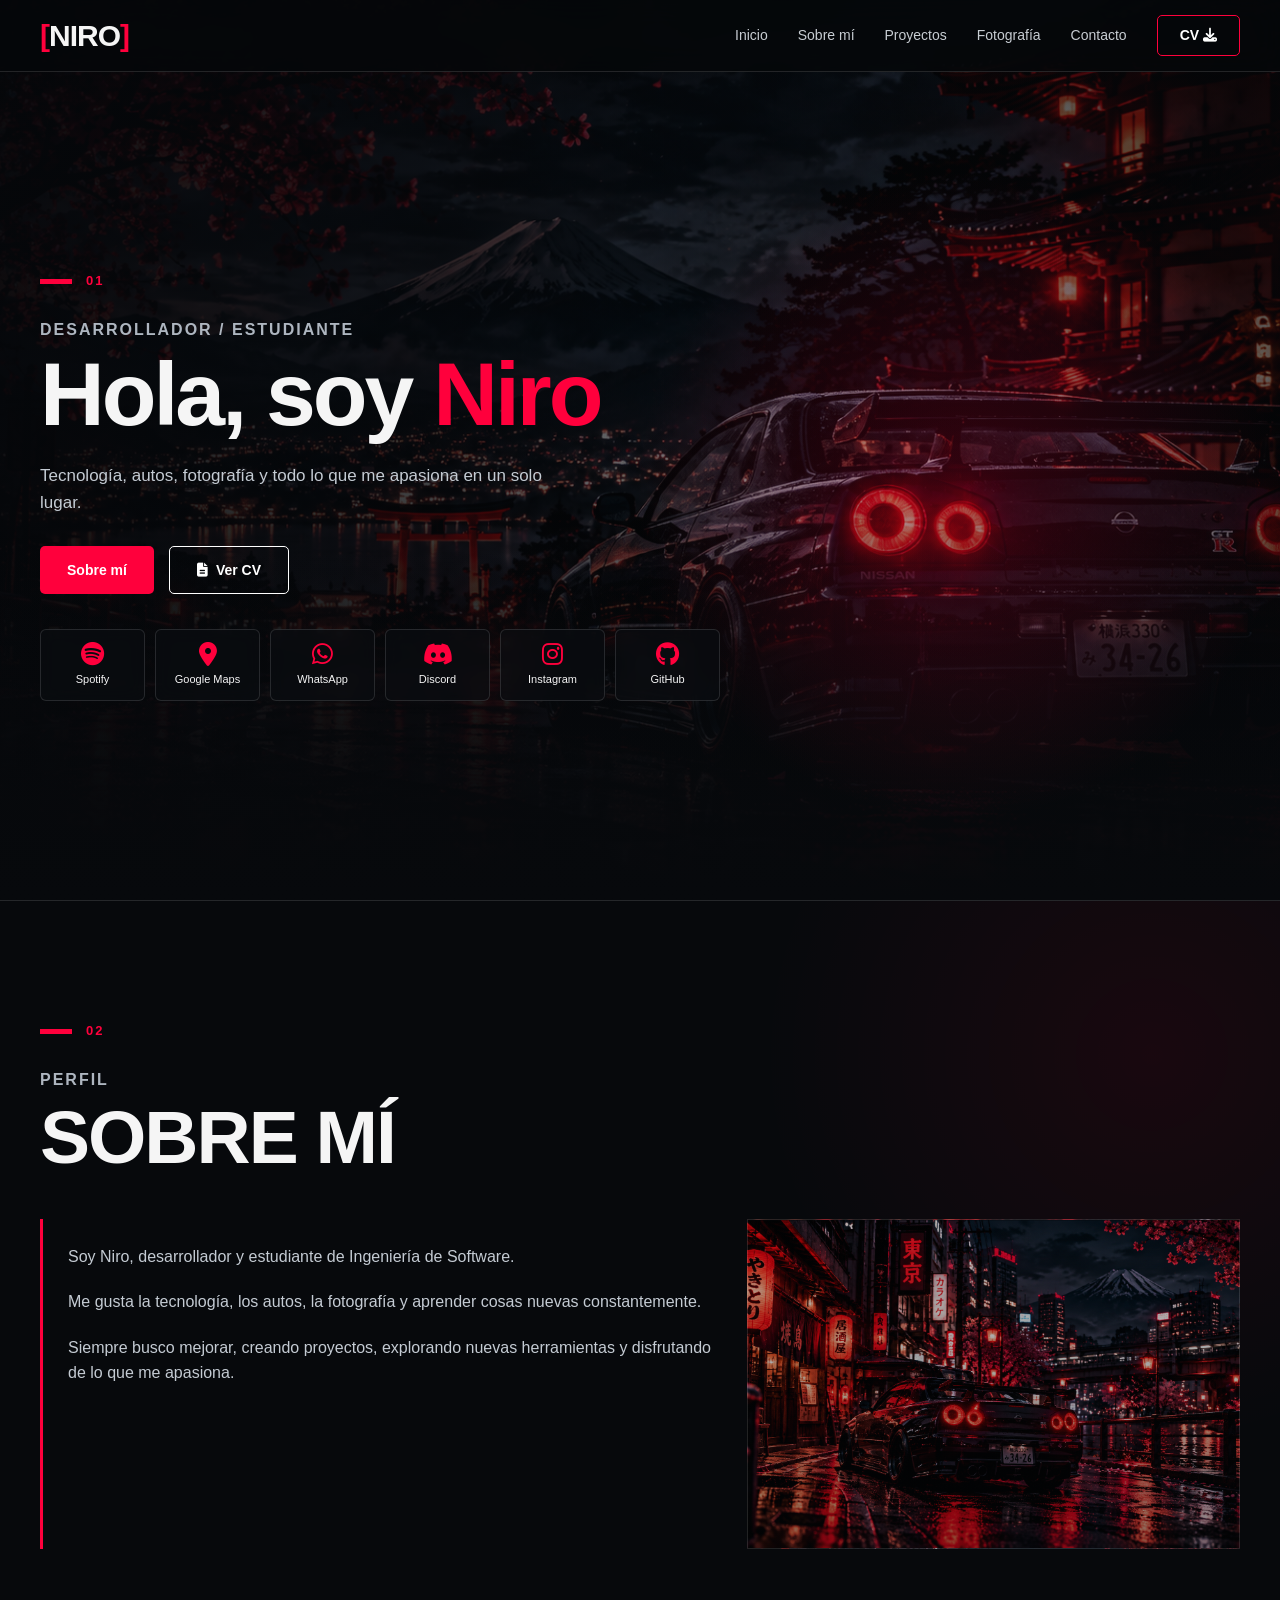
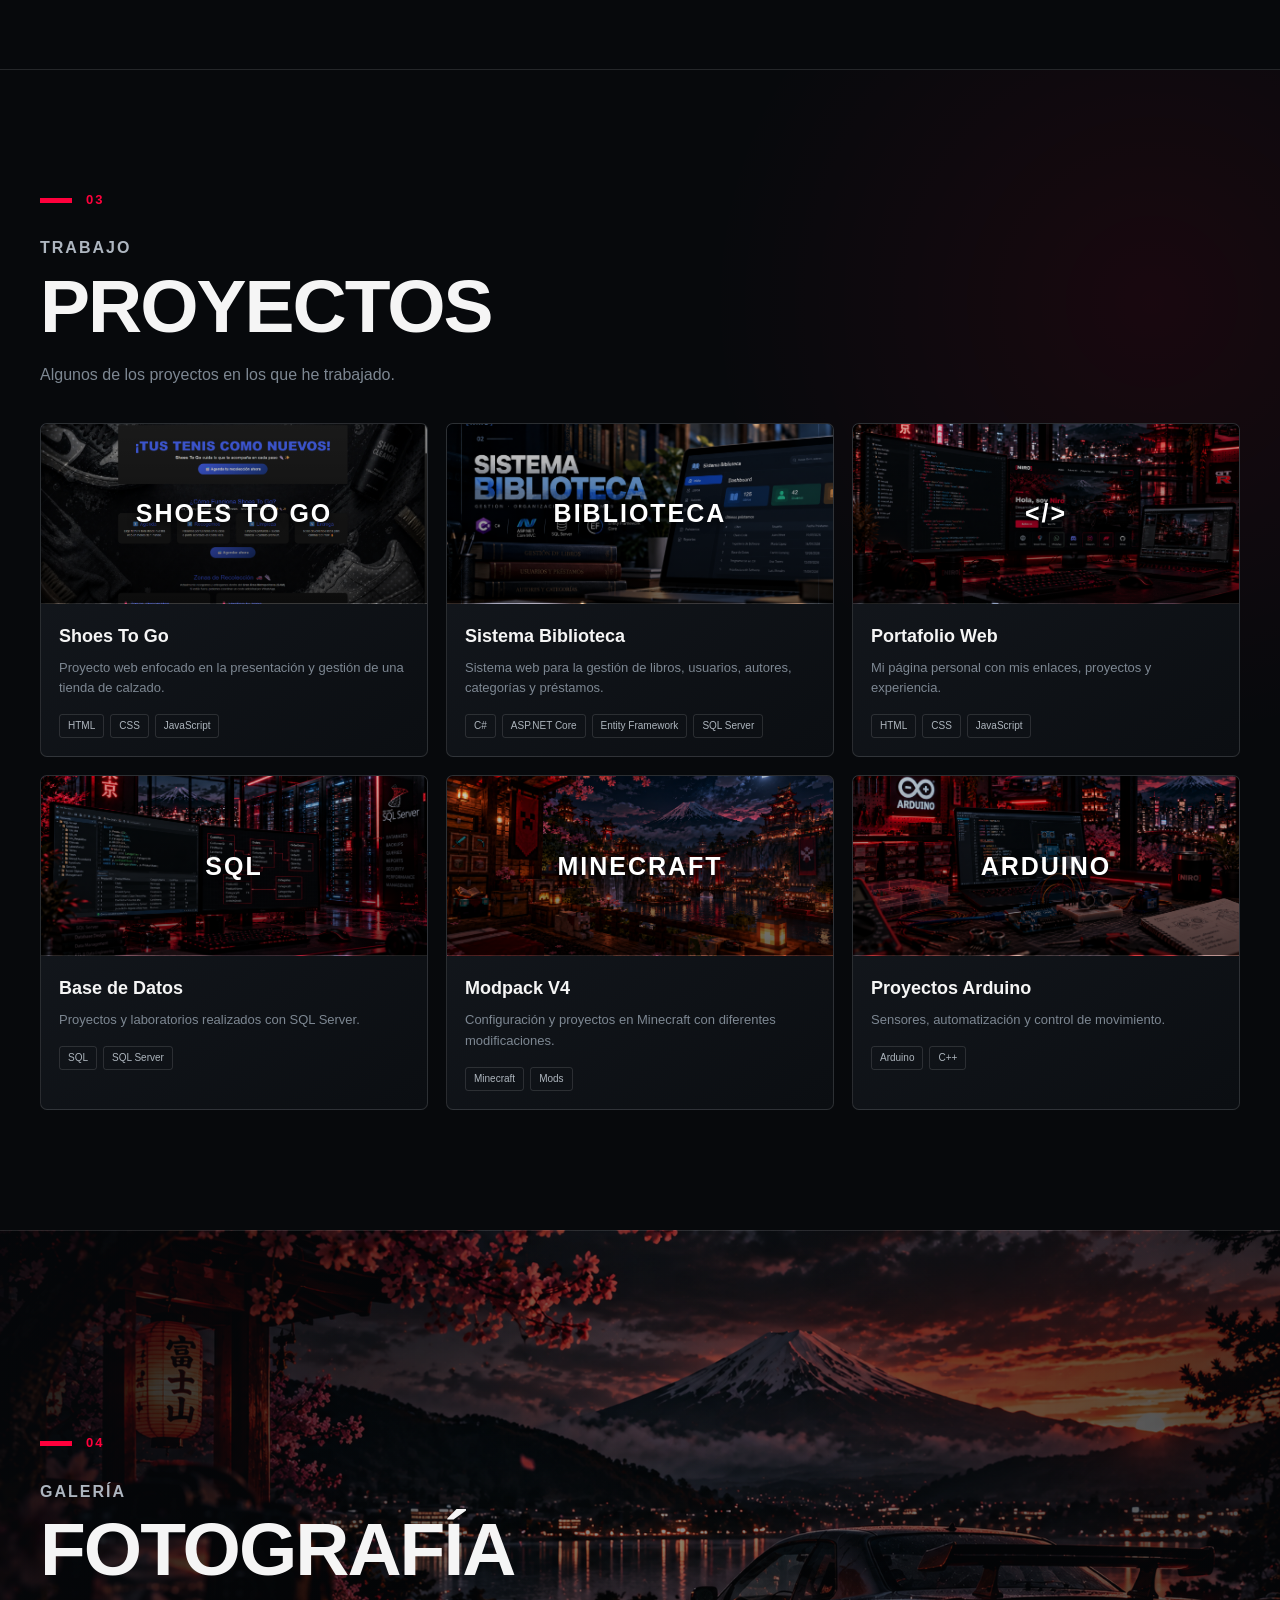
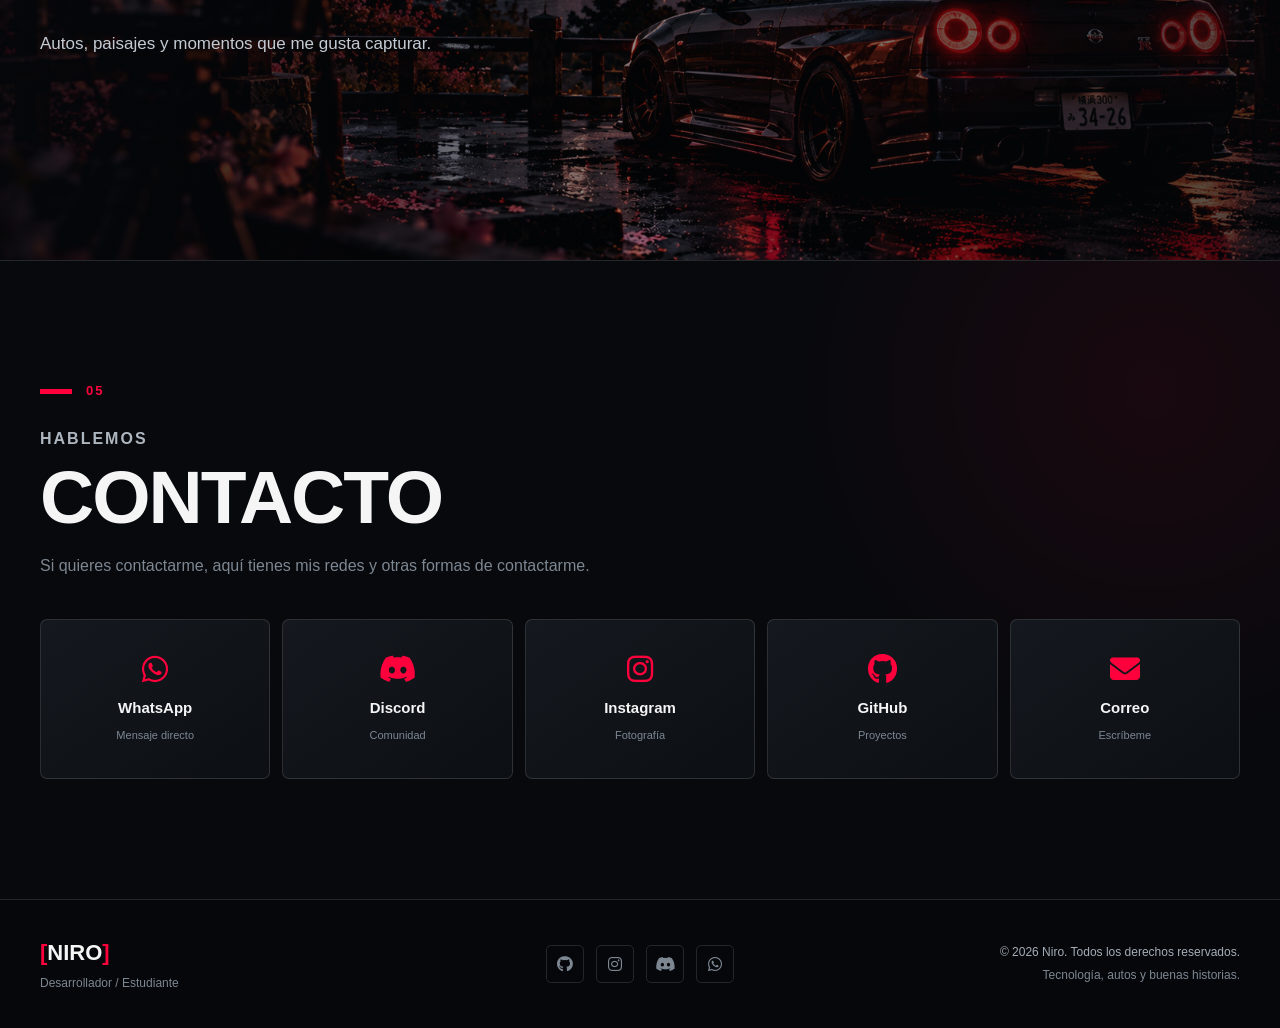
==== commit dbb98856: "Update index.html" ====
--- a/index.html
+++ b/index.html
@@ -191,7 +191,8 @@
                         </p>
                         <div class="tags">
                             <span>C#</span>
-                            <span>ASP.NET</span>
+                            <span>ASP.NET Core</span>
+                            <span>Entity Framework</span>
                             <span>SQL Server</span>
                         </div>
                     </div>
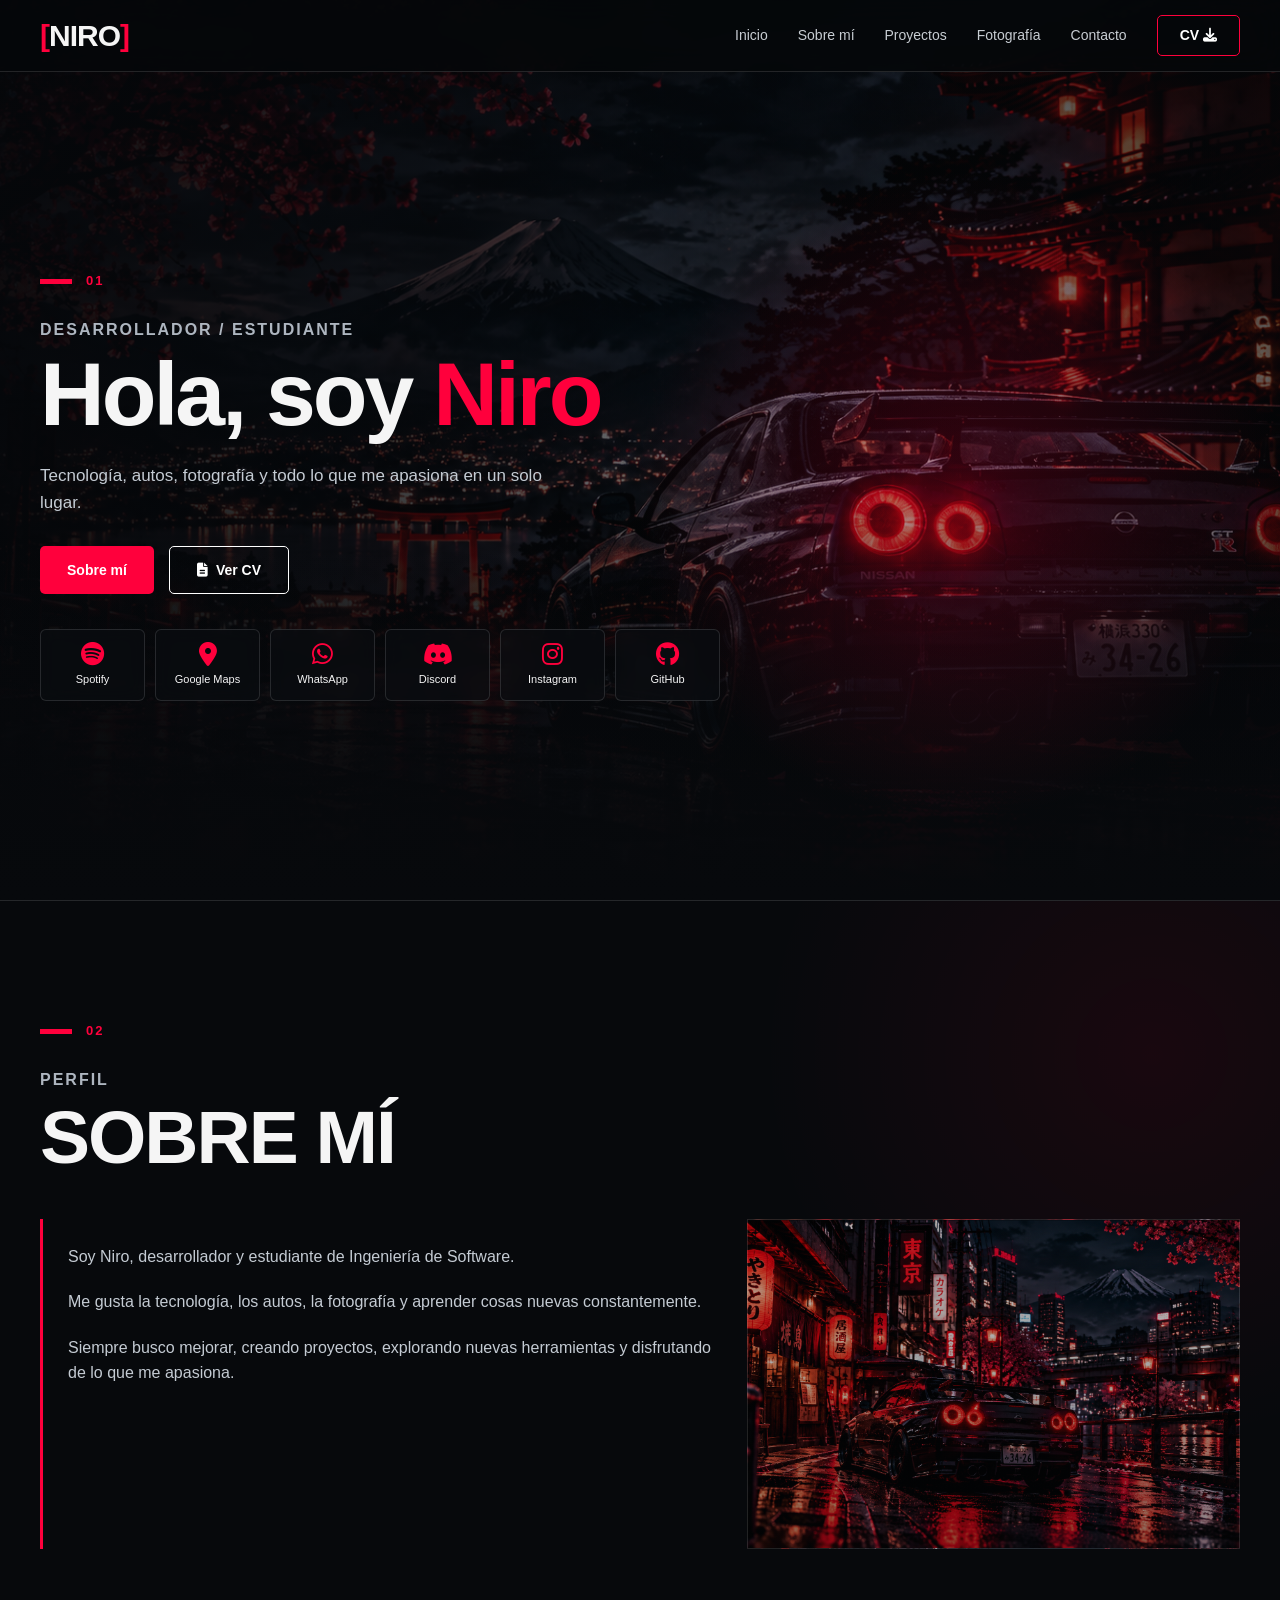
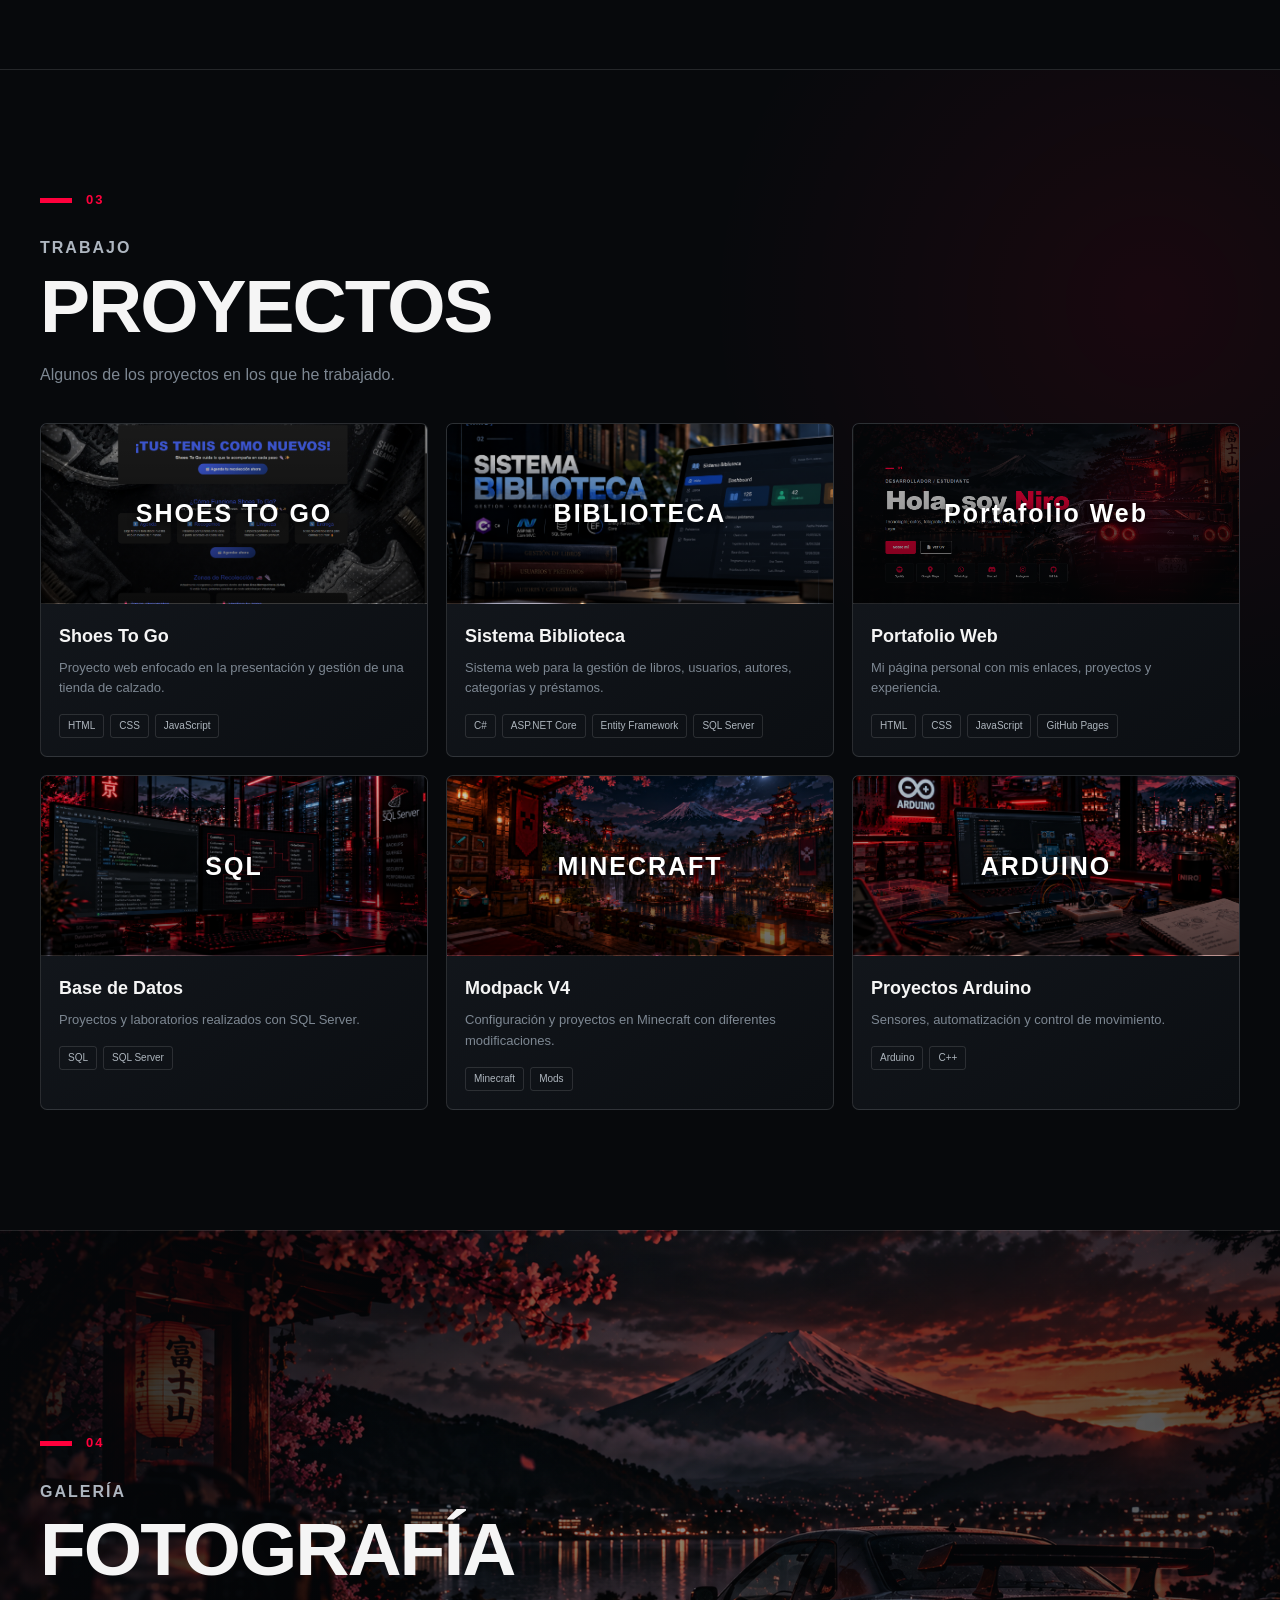
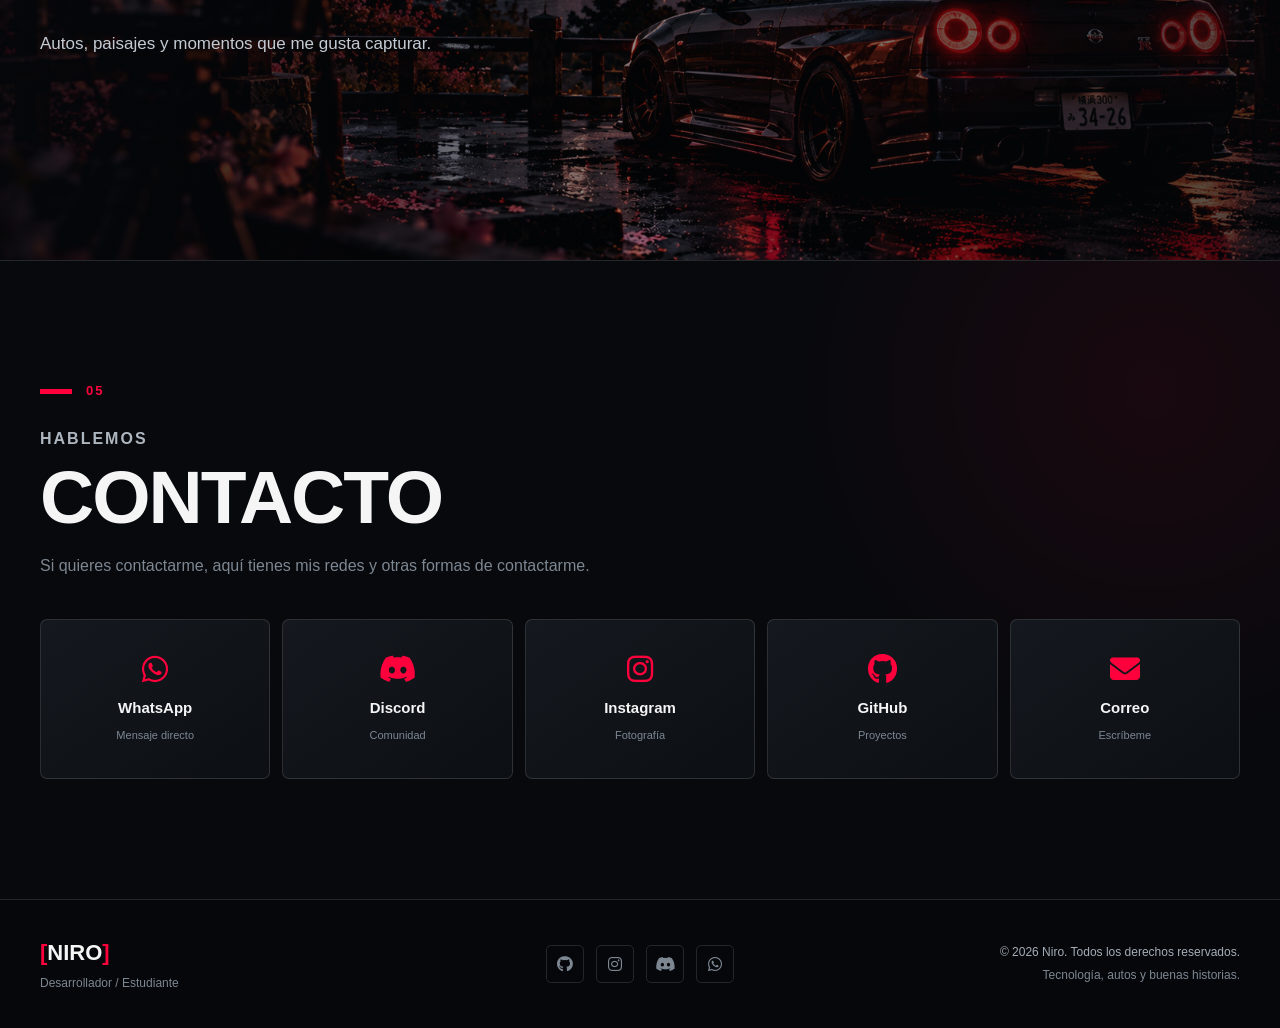
==== commit 47da3a3e: "Agregación Porta Web" ====
--- a/index.html
+++ b/index.html
@@ -200,7 +200,7 @@
 
                 <a href="proyectos/portafolio.html" class="project-card" aria-label="Ver proyecto Portafolio Web">
                     <div class="project-image image-portfolio">
-                        <span>&lt;/&gt;</span>
+                        <span>Portafolio Web</span>
                     </div>
 
                     <div class="project-info">
@@ -216,6 +216,7 @@
                             <span>HTML</span>
                             <span>CSS</span>
                             <span>JavaScript</span>
+                            <span>GitHub Pages</span>
                         </div>
                     </div>
                 </a>
@@ -361,6 +362,7 @@
 
 </main>
 
+
 <footer>
 
     <div class="footer-brand">
@@ -398,6 +400,7 @@
 
 </footer>
 
+
 <script src="js/script.js"></script>
 
 </body>
--- a/css/style.css
+++ b/css/style.css
@@ -734,7 +734,7 @@
 
 .image-portfolio {
     background-image:
-        url("../assets/img/portafolio.png");
+        url("../assets/img/porta.png");
 }
 
 
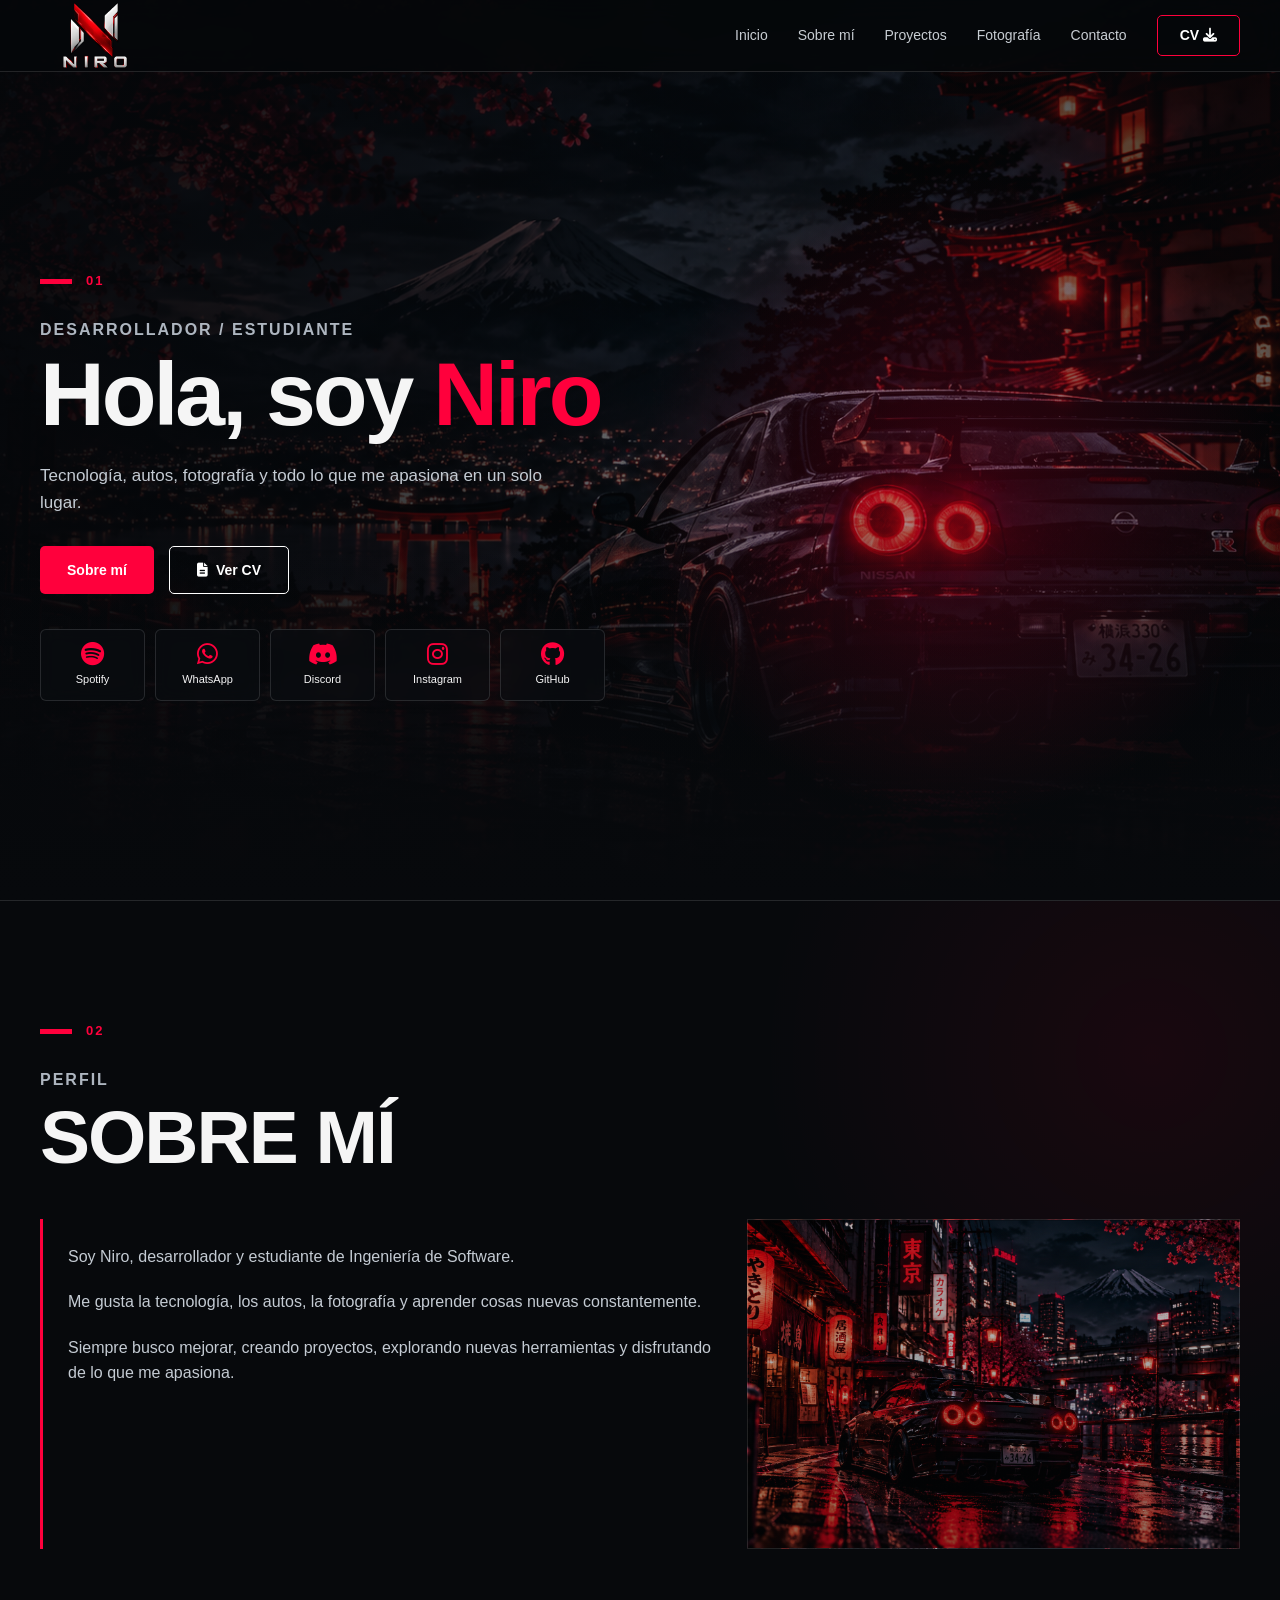
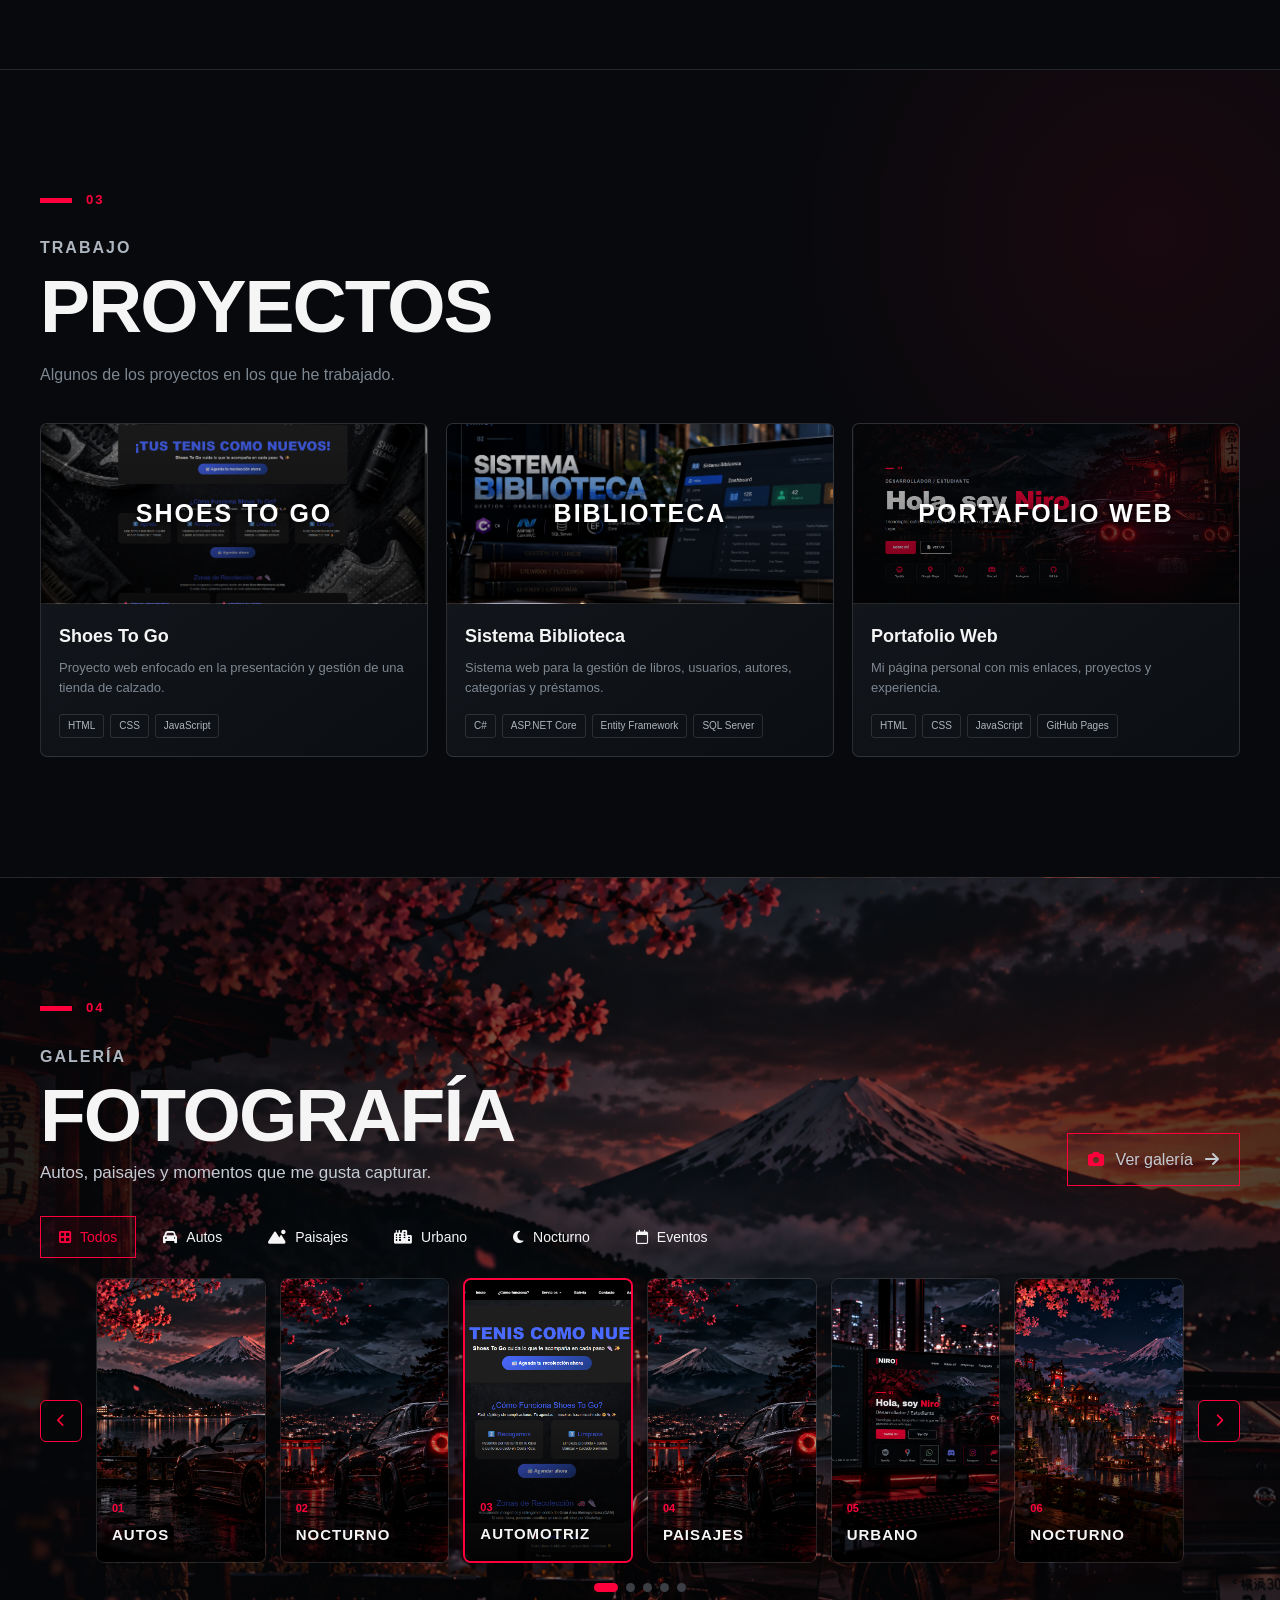
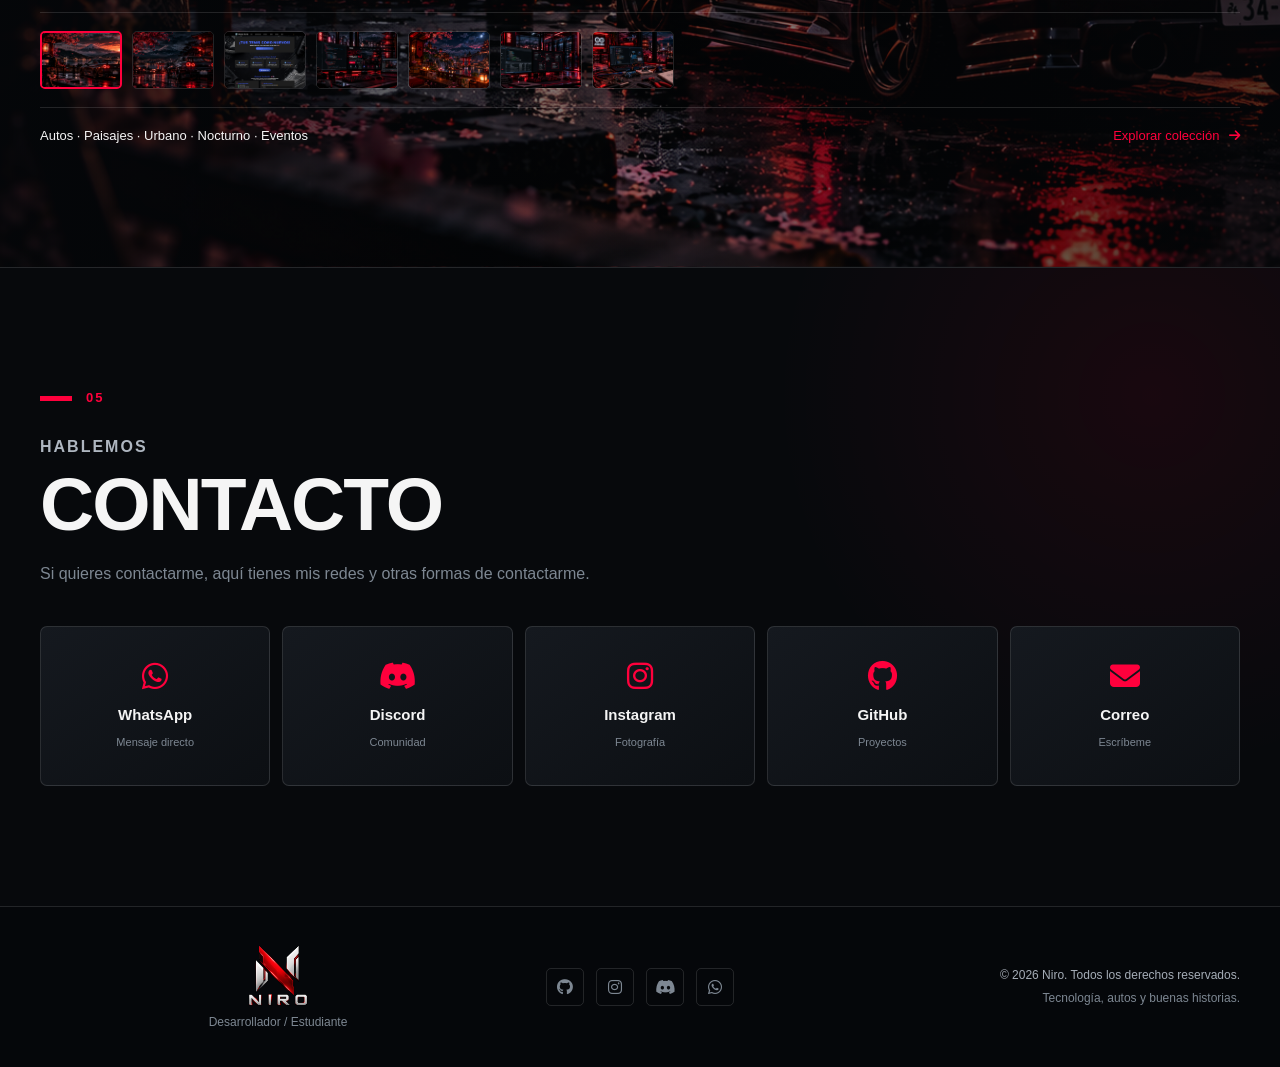
==== commit f9deb232: "Actualizados footer, navbar y funciones" ====
--- a/index.html
+++ b/index.html
@@ -14,8 +14,8 @@
 <body>
 
 <header class="site-header">
-    <a href="#inicio" class="brand">
-        <span>[</span>NIRO<span>]</span>
+    <a href="index.html" class="photo-logo">
+        <img src="../assets/img/logo.png" alt="NIRO">
     </a>
 
     <nav>
@@ -68,11 +68,6 @@
                 <a href="https://open.spotify.com/playlist/6AtNAOTkj8W7pWy95iQynt?si=6a3d3c55585047d9" class="quick-link" target="_blank" rel="noopener noreferrer">
                     <i class="fa-brands fa-spotify"></i>
                     <span>Spotify</span>
-                </a>
-
-                <a href="#" class="quick-link">
-                    <i class="fa-solid fa-location-dot"></i>
-                    <span>Google Maps</span>
                 </a>
 
                 <a href="https://wa.me/50685936114" class="quick-link" target="_blank" rel="noopener noreferrer">
@@ -200,7 +195,7 @@
 
                 <a href="proyectos/portafolio.html" class="project-card" aria-label="Ver proyecto Portafolio Web">
                     <div class="project-image image-portfolio">
-                        <span>Portafolio Web</span>
+                        <span>PORTAFOLIO WEB</span>
                     </div>
 
                     <div class="project-info">
@@ -221,7 +216,7 @@
                     </div>
                 </a>
 
-                <a href="proyectos/base-datos.html" class="project-card" aria-label="Ver proyecto Base de Datos">
+                <!-- <a href="proyectos/base-datos.html" class="project-card" aria-label="Ver proyecto Base de Datos">
                     <div class="project-image image-database">
                         <span>SQL</span>
                     </div>
@@ -280,7 +275,7 @@
                             <span>C++</span>
                         </div>
                     </div>
-                </a>
+                </a> -->
 
             </div>
         </div>
@@ -288,24 +283,177 @@
 
     <section id="fotografia" class="section photography">
         <div class="container">
-
+        
             <div class="section-number">
                 <span></span>
                 04
             </div>
-
+        
             <p class="eyebrow">GALERÍA</p>
-
-            <h2>FOTOGRAFÍA</h2>
-
-            <p>
-                Autos, paisajes y momentos
-                que me gusta capturar.
-            </p>
-
+        
+            <div class="photography-heading">
+                <div>
+                    <h2>FOTOGRAFÍA</h2>
+                
+                    <p class="photography-description">
+                        Autos, paisajes y momentos que me gusta capturar.
+                    </p>
+                </div>
+            
+                <a href="fotografia.html" class="photography-button">
+                    <i class="fa-solid fa-camera"></i>
+                    <span>Ver galería</span>
+                    <i class="fa-solid fa-arrow-right"></i>
+                </a>
+            </div>
+        
+            <div class="photography-categories">
+                <button class="photo-category active" data-category="todos">
+                    <i class="fa-solid fa-border-all"></i>
+                    <span>Todos</span>
+                </button>
+            
+                <button class="photo-category" data-category="autos">
+                    <i class="fa-solid fa-car"></i>
+                    <span>Autos</span>
+                </button>
+            
+                <button class="photo-category" data-category="paisajes">
+                    <i class="fa-solid fa-mountain-sun"></i>
+                    <span>Paisajes</span>
+                </button>
+            
+                <button class="photo-category" data-category="urbano">
+                    <i class="fa-solid fa-city"></i>
+                    <span>Urbano</span>
+                </button>
+            
+                <button class="photo-category" data-category="nocturno">
+                    <i class="fa-solid fa-moon"></i>
+                    <span>Nocturno</span>
+                </button>
+            
+                <button class="photo-category" data-category="eventos">
+                    <i class="fa-regular fa-calendar"></i>
+                    <span>Eventos</span>
+                </button>
+            </div>
+        
+            <div class="photography-slider">
+            
+                <button class="photo-arrow photo-prev" aria-label="Fotografía anterior">
+                    <i class="fa-solid fa-chevron-left"></i>
+                </button>
+            
+                <div class="photography-track">
+                
+                    <a href="fotografia.html" class="photo-slide" data-category="autos">
+                        <img src="assets/img/fotografia.png" alt="Fotografía automotriz">
+                        <div class="photo-slide-info">
+                            <span>01</span>
+                            <strong>AUTOS</strong>
+                        </div>
+                    </a>
+                
+                    <a href="fotografia.html" class="photo-slide" data-category="nocturno">
+                        <img src="assets/img/hero.png" alt="Fotografía nocturna">
+                        <div class="photo-slide-info">
+                            <span>02</span>
+                            <strong>NOCTURNO</strong>
+                        </div>
+                    </a>
+                
+                    <a href="fotografia.html" class="photo-slide active" data-category="autos">
+                        <img src="assets/img/stgg.png" alt="Fotografía de autos">
+                        <div class="photo-slide-info">
+                            <span>03</span>
+                            <strong>AUTOMOTRIZ</strong>
+                        </div>
+                    </a>
+                
+                    <a href="fotografia.html" class="photo-slide" data-category="paisajes">
+                        <img src="assets/img/hero.png" alt="Fotografía de paisaje">
+                        <div class="photo-slide-info">
+                            <span>04</span>
+                            <strong>PAISAJES</strong>
+                        </div>
+                    </a>
+                
+                    <a href="fotografia.html" class="photo-slide" data-category="urbano">
+                        <img src="assets/img/portafolio.png" alt="Fotografía urbana">
+                        <div class="photo-slide-info">
+                            <span>05</span>
+                            <strong>URBANO</strong>
+                        </div>
+                    </a>
+                
+                    <a href="fotografia.html" class="photo-slide" data-category="nocturno">
+                        <img src="assets/img/minecraft.png" alt="Fotografía nocturna">
+                        <div class="photo-slide-info">
+                            <span>06</span>
+                            <strong>NOCTURNO</strong>
+                        </div>
+                    </a>
+                
+                </div>
+            
+                <button class="photo-arrow photo-next" aria-label="Siguiente fotografía">
+                    <i class="fa-solid fa-chevron-right"></i>
+                </button>
+            
+            </div>
+        
+            <div class="photography-dots">
+                <button class="photo-dot active"></button>
+                <button class="photo-dot"></button>
+                <button class="photo-dot"></button>
+                <button class="photo-dot"></button>
+                <button class="photo-dot"></button>
+            </div>
+        
+            <div class="photography-thumbnails">
+            
+                <button class="photo-thumb active">
+                    <img src="assets/img/fotografia.png" alt="">
+                </button>
+            
+                <button class="photo-thumb">
+                    <img src="assets/img/hero.png" alt="">
+                </button>
+            
+                <button class="photo-thumb">
+                    <img src="assets/img/stgg.png" alt="">
+                </button>
+            
+                <button class="photo-thumb">
+                    <img src="assets/img/portafolio.png" alt="">
+                </button>
+            
+                <button class="photo-thumb">
+                    <img src="assets/img/minecraft.png" alt="">
+                </button>
+            
+                <button class="photo-thumb">
+                    <img src="assets/img/database.png" alt="">
+                </button>
+            
+                <button class="photo-thumb">
+                    <img src="assets/img/arduino.png" alt="">
+                </button>
+            
+            </div>
+        
+            <div class="photography-more">
+                <span>Autos · Paisajes · Urbano · Nocturno · Eventos</span>
+            
+                <a href="fotografia.html">
+                    Explorar colección
+                    <i class="fa-solid fa-arrow-right"></i>
+                </a>
+            </div>
+        
         </div>
     </section>
-
     <section id="contacto" class="section">
         <div class="container">
 
@@ -363,39 +511,59 @@
 </main>
 
 
+<!-- FOOTER -->
+
 <footer>
 
     <div class="footer-brand">
+
         <div class="footer-logo">
-            <span>[</span>NIRO<span>]</span>
+            <img src="assets/img/logo.png" alt="Logo NIRO">
         </div>
 
         <p>Desarrollador / Estudiante</p>
+
     </div>
 
+
     <div class="footer-social">
 
-        <a href="https://github.com/NIRO1004" target="_blank" rel="noopener noreferrer" aria-label="GitHub">
+        <a href="https://github.com/NIRO1004"
+           target="_blank"
+           rel="noopener noreferrer"
+           aria-label="GitHub">
             <i class="fa-brands fa-github"></i>
         </a>
 
-        <a href="https://www.instagram.com/nielsroldan/" target="_blank" rel="noopener noreferrer" aria-label="Instagram">
+        <a href="https://www.instagram.com/nielsroldan/"
+           target="_blank"
+           rel="noopener noreferrer"
+           aria-label="Instagram">
             <i class="fa-brands fa-instagram"></i>
         </a>
 
-        <a href="https://discord.gg/T9t3En6EW" target="_blank" rel="noopener noreferrer" aria-label="Discord">
+        <a href="https://discord.gg/T9t3En6EW"
+           target="_blank"
+           rel="noopener noreferrer"
+           aria-label="Discord">
             <i class="fa-brands fa-discord"></i>
         </a>
 
-        <a href="https://wa.me/50685936114" target="_blank" rel="noopener noreferrer" aria-label="WhatsApp">
+        <a href="https://wa.me/50685936114"
+           target="_blank"
+           rel="noopener noreferrer"
+           aria-label="WhatsApp">
             <i class="fa-brands fa-whatsapp"></i>
         </a>
 
     </div>
 
+
     <div class="footer-copy">
+
         <p>© 2026 Niro. Todos los derechos reservados.</p>
         <p>Tecnología, autos y buenas historias.</p>
+
     </div>
 
 </footer>
--- a/css/style.css
+++ b/css/style.css
@@ -130,13 +130,17 @@
 /* LOGO */
 
 .brand {
-    font-size: 30px;
-    font-weight: 800;
-    letter-spacing: -1px;
-}
-
-.brand span {
-    color: var(--red);
+    display:flex;
+    align-items:center;
+    flex-shrink:0;
+}
+
+.brand img {
+    display:block;
+    width:110px;
+    height:auto;
+    max-height:50px;
+    object-fit:contain;
 }
 
 
@@ -934,27 +938,19 @@
    21. FOOTER
    ========================================================= */
 
+/* =========================================================
+   FOOTER
+   ========================================================= */
+
 footer {
     display: grid;
-
-    grid-template-columns:
-        1fr auto 1fr;
-
+    grid-template-columns: 1fr auto 1fr;
     align-items: center;
-
     gap: 30px;
-
-    padding:
-        35px 40px;
-
-    border-top:
-        1px solid var(--border);
-
-    background:
-        #05070a;
-
+    padding: 35px 40px;
+    border-top: 1px solid var(--border);
+    background: #05070a;
     color: var(--muted);
-
     font-size: 12px;
 }
 
@@ -963,18 +959,26 @@
 
 .footer-brand {
     display: flex;
-
     flex-direction: column;
-
+    align-items: center;
+    justify-content: center;
     gap: 4px;
+    text-align: center;
 }
 
 .footer-logo {
-    color: var(--white);
-
-    font-size: 22px;
-
-    font-weight: 800;
+    display: flex;
+    align-items: center;
+    justify-content: center;
+    width: 100%;
+}
+
+.footer-logo img {
+    display: block;
+    width: 100px;
+    height: auto;
+    object-fit: contain;
+    margin: 0 auto;
 }
 
 .footer-logo span {
@@ -982,9 +986,10 @@
 }
 
 .footer-brand p {
+    margin: 0;
     color: var(--muted);
-
     font-size: 12px;
+    text-align: center;
 }
 
 
@@ -992,27 +997,20 @@
 
 .footer-social {
     display: flex;
-
     align-items: center;
-
+    justify-content: center;
     gap: 12px;
 }
 
 .footer-social a {
     width: 38px;
     height: 38px;
-
     display: flex;
     align-items: center;
     justify-content: center;
-
-    border:
-        1px solid var(--border);
-
+    border: 1px solid var(--border);
     border-radius: 5px;
-
     color: var(--muted);
-
     transition: var(--transition);
 }
 
@@ -1022,15 +1020,9 @@
 
 .footer-social a:hover {
     color: var(--red);
-
-    border-color:
-        var(--red);
-
-    transform:
-        translateY(-3px);
-
-    background:
-        rgba(255,0,60,0.06);
+    border-color: var(--red);
+    transform: translateY(-3px);
+    background: rgba(255, 0, 60, 0.06);
 }
 
 
@@ -1038,6 +1030,10 @@
 
 .footer-copy {
     text-align: right;
+}
+
+.footer-copy p {
+    margin: 0;
 }
 
 .footer-copy p + p {
@@ -1232,4 +1228,409 @@
     .hero h1 {
         font-size: 48px;
     }
+}
+
+/* PHOTOGRAPHY */
+
+.photography {
+    overflow:hidden;
+}
+
+.photography-heading {
+    display:flex;
+    align-items:flex-end;
+    justify-content:space-between;
+    gap:30px;
+    margin-bottom:30px;
+}
+
+.photography-heading h2 {
+    margin-bottom:8px;
+}
+
+.photography-description {
+    color:var(--text-soft);
+    font-size:18px;
+}
+
+.photography-button {
+    display:flex;
+    align-items:center;
+    gap:12px;
+    padding:13px 20px;
+    border:1px solid var(--red);
+    color:var(--text);
+    transition:.25s;
+    white-space:nowrap;
+}
+
+.photography-button i:first-child {
+    color:var(--red);
+}
+
+.photography-button:hover {
+    background:var(--red);
+    transform:translateY(-3px);
+}
+
+.photography-button:hover i {
+    color:white;
+}
+
+/* CATEGORIES */
+
+.photography-categories {
+    display:flex;
+    align-items:center;
+    gap:8px;
+    margin-bottom:20px;
+    overflow-x:auto;
+    scrollbar-width:none;
+}
+
+.photography-categories::-webkit-scrollbar {
+    display:none;
+}
+
+.photo-category {
+    display:flex;
+    align-items:center;
+    gap:9px;
+    padding:12px 18px;
+    border:1px solid transparent;
+    background:transparent;
+    color:var(--text-soft);
+    font-family:inherit;
+    font-size:14px;
+    cursor:pointer;
+    transition:.25s;
+    white-space:nowrap;
+}
+
+.photo-category:hover {
+    color:white;
+}
+
+.photo-category.active {
+    color:var(--red);
+    border-color:var(--red);
+    background:rgba(255,0,60,.06);
+}
+
+.photo-category i {
+    font-size:14px;
+}
+
+/* SLIDER */
+
+.photography-slider {
+    position:relative;
+    display:flex;
+    align-items:center;
+    gap:14px;
+}
+
+.photography-track {
+    width:100%;
+    display:grid;
+    grid-template-columns:repeat(6,1fr);
+    gap:14px;
+    overflow:hidden;
+}
+
+.photo-slide {
+    position:relative;
+    height:285px;
+    overflow:hidden;
+    border:1px solid var(--border);
+    border-radius:8px;
+    background:var(--bg-card);
+    transition:.35s ease;
+}
+
+.photo-slide img {
+    width:100%;
+    height:100%;
+    object-fit:cover;
+    transition:.5s ease;
+}
+
+.photo-slide::after {
+    content:"";
+    position:absolute;
+    inset:0;
+    background:linear-gradient(
+        transparent 40%,
+        rgba(0,0,0,.9)
+    );
+}
+
+.photo-slide:hover {
+    transform:translateY(-4px);
+    border-color:rgba(255,0,60,.6);
+}
+
+.photo-slide:hover img {
+    transform:scale(1.06);
+}
+
+.photo-slide.active {
+    border:2px solid var(--red);
+    box-shadow:0 0 25px rgba(255,0,60,.12);
+}
+
+.photo-slide-info {
+    position:absolute;
+    z-index:2;
+    left:15px;
+    right:15px;
+    bottom:15px;
+}
+
+.photo-slide-info span {
+    display:block;
+    margin-bottom:4px;
+    color:var(--red);
+    font-size:11px;
+    font-weight:800;
+}
+
+.photo-slide-info strong {
+    font-size:15px;
+    letter-spacing:1px;
+}
+
+/* ARROWS */
+
+.photo-arrow {
+    position:relative;
+    z-index:3;
+    flex-shrink:0;
+    width:42px;
+    height:42px;
+    display:flex;
+    align-items:center;
+    justify-content:center;
+    border:1px solid var(--red);
+    border-radius:6px;
+    background:rgba(5,6,8,.9);
+    color:var(--red);
+    cursor:pointer;
+    transition:.25s;
+}
+
+.photo-arrow:hover {
+    background:var(--red);
+    color:white;
+    transform:scale(1.05);
+}
+
+/* DOTS */
+
+.photography-dots {
+    display:flex;
+    justify-content:center;
+    gap:8px;
+    margin:20px 0;
+}
+
+.photo-dot {
+    width:9px;
+    height:9px;
+    padding:0;
+    border:0;
+    border-radius:50%;
+    background:#3b3f45;
+    cursor:pointer;
+    transition:.25s;
+}
+
+.photo-dot.active {
+    width:24px;
+    border-radius:5px;
+    background:var(--red);
+}
+
+/* THUMBNAILS */
+
+.photography-thumbnails {
+    display:flex;
+    align-items:center;
+    gap:10px;
+    padding:18px 0;
+    border-top:1px solid var(--border);
+    border-bottom:1px solid var(--border);
+    overflow-x:auto;
+    scrollbar-width:thin;
+}
+
+.photo-thumb {
+    width:82px;
+    height:58px;
+    flex-shrink:0;
+    padding:0;
+    overflow:hidden;
+    border:1px solid var(--border);
+    border-radius:5px;
+    background:var(--bg-card);
+    cursor:pointer;
+    transition:.25s;
+}
+
+.photo-thumb img {
+    width:100%;
+    height:100%;
+    object-fit:cover;
+    transition:.3s;
+}
+
+.photo-thumb:hover {
+    border-color:var(--red);
+}
+
+.photo-thumb.active {
+    border:2px solid var(--red);
+}
+
+.photo-thumb:hover img {
+    transform:scale(1.08);
+}
+
+/* MORE */
+
+.photography-more {
+    display:flex;
+    align-items:center;
+    justify-content:space-between;
+    gap:20px;
+    margin-top:18px;
+    color:var(--text-soft);
+    font-size:13px;
+}
+
+.photography-more a {
+    color:var(--red);
+    transition:.25s;
+}
+
+.photography-more a:hover {
+    color:white;
+}
+
+.photography-more i {
+    margin-left:6px;
+}
+
+/* RESPONSIVE */
+
+@media (max-width:1100px) {
+    .photography-track {
+        grid-template-columns:repeat(4,1fr);
+    }
+
+    .photo-slide {
+        height:270px;
+    }
+}
+
+@media (max-width:800px) {
+    .photography-heading {
+        align-items:flex-start;
+        flex-direction:column;
+    }
+
+    .photography-track {
+        grid-template-columns:repeat(2,1fr);
+    }
+
+    .photo-slide {
+        height:240px;
+    }
+
+    .photo-slide:nth-child(n+5) {
+        display:none;
+    }
+}
+
+@media (max-width:550px) {
+    .photography-track {
+        grid-template-columns:1fr;
+    }
+
+    .photo-slide {
+        height:300px;
+    }
+
+    .photo-slide:nth-child(n+3) {
+        display:none;
+    }
+
+    .photo-arrow {
+        position:absolute;
+        top:50%;
+        transform:translateY(-50%);
+    }
+
+    .photo-arrow:hover {
+        transform:translateY(-50%) scale(1.05);
+    }
+
+    .photo-prev {
+        left:10px;
+    }
+
+    .photo-next {
+        right:10px;
+    }
+
+    .photography-more {
+        align-items:flex-start;
+        flex-direction:column;
+    }
+}
+
+/* LOGO NIRO */
+
+.brand {
+    display: flex;
+    align-items: center;
+    flex-shrink: 0;
+    line-height: 1;
+}
+
+.brand img {
+    display: block;
+    width: 110px;
+    height: auto;
+    max-height: 50px;
+    object-fit: contain;
+}
+
+@media (max-width: 700px) {
+    .brand img {
+        width: 90px;
+        max-height: 42px;
+    }
+}
+
+.footer-logo img {
+    width: 100px;
+    height: auto;
+    object-fit: contain;
+}
+
+/* LOGO NAVBAR */
+
+.photo-logo {
+    display: flex;
+    align-items: center;
+    flex-shrink: 0;
+}
+
+.photo-logo img {
+    display: block;
+    width: 110px;
+    height: auto;
+    max-height: 75px;
+    object-fit: contain;
 }
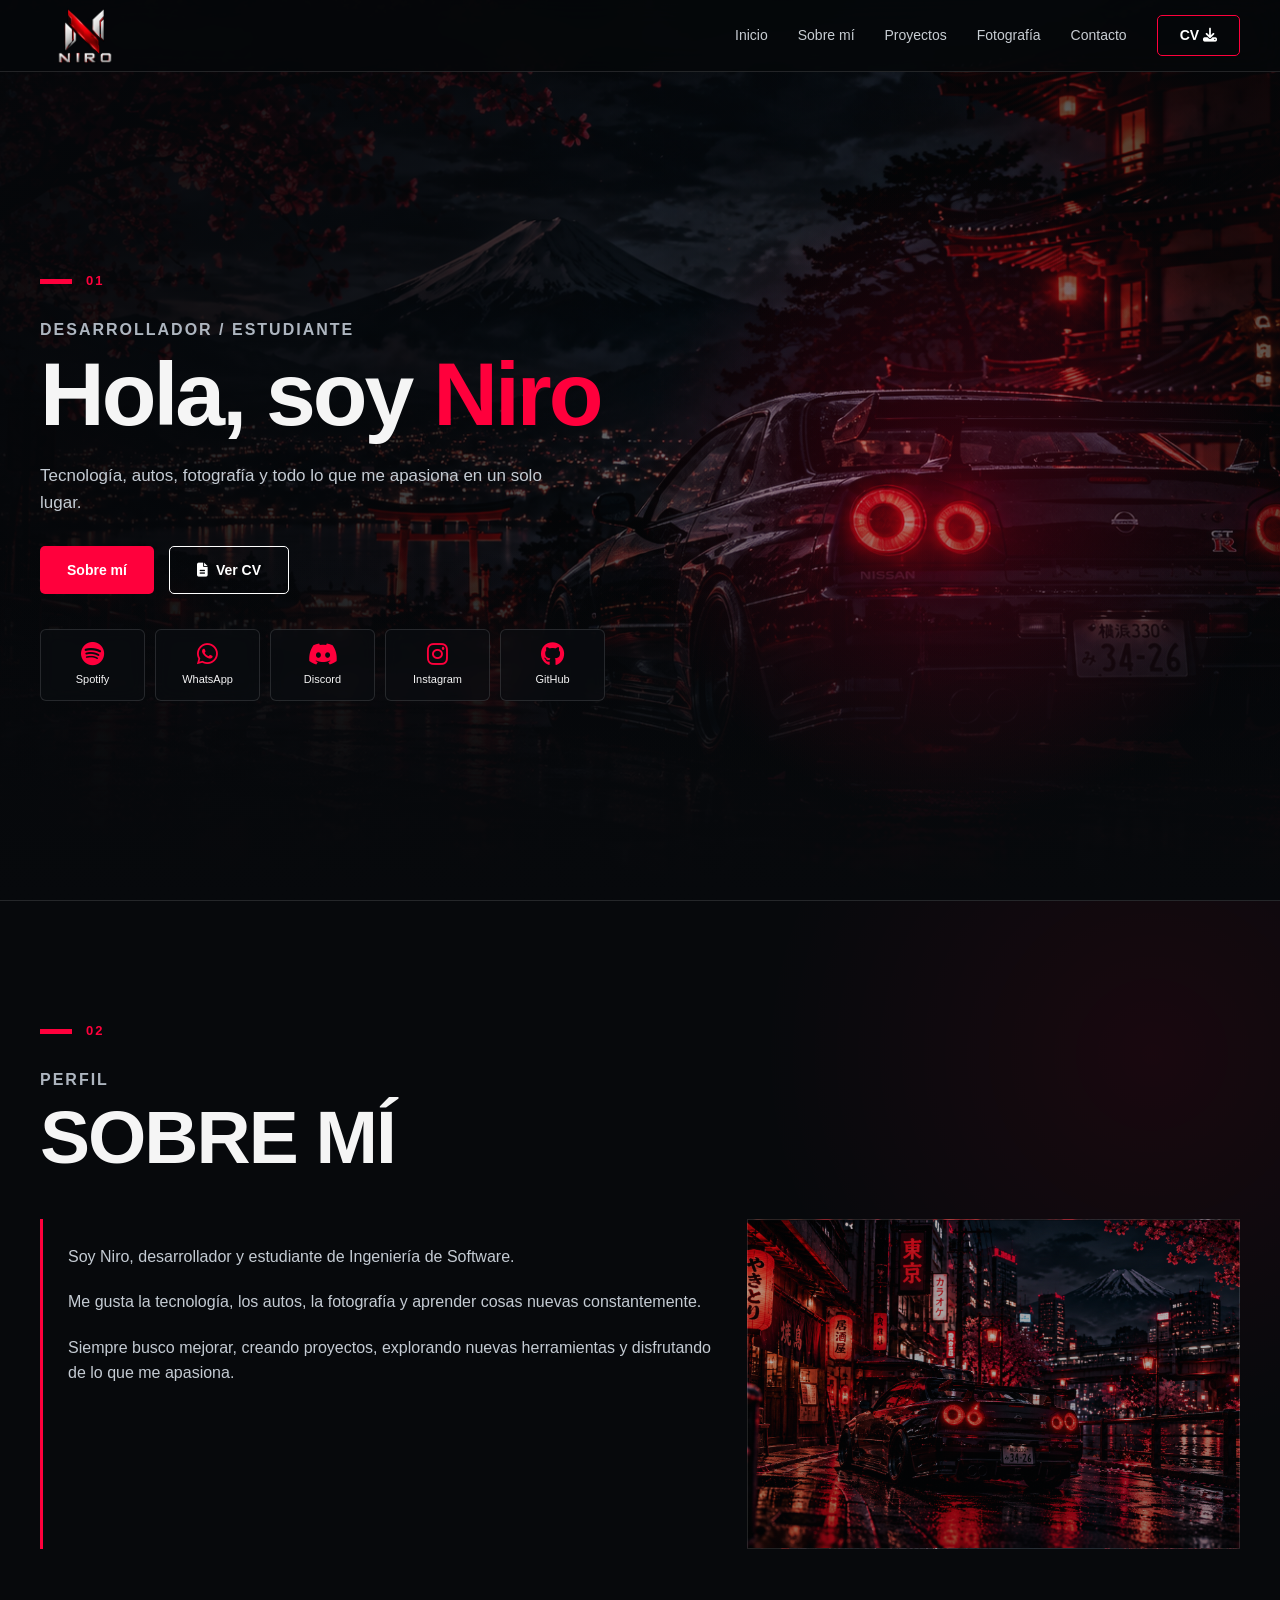
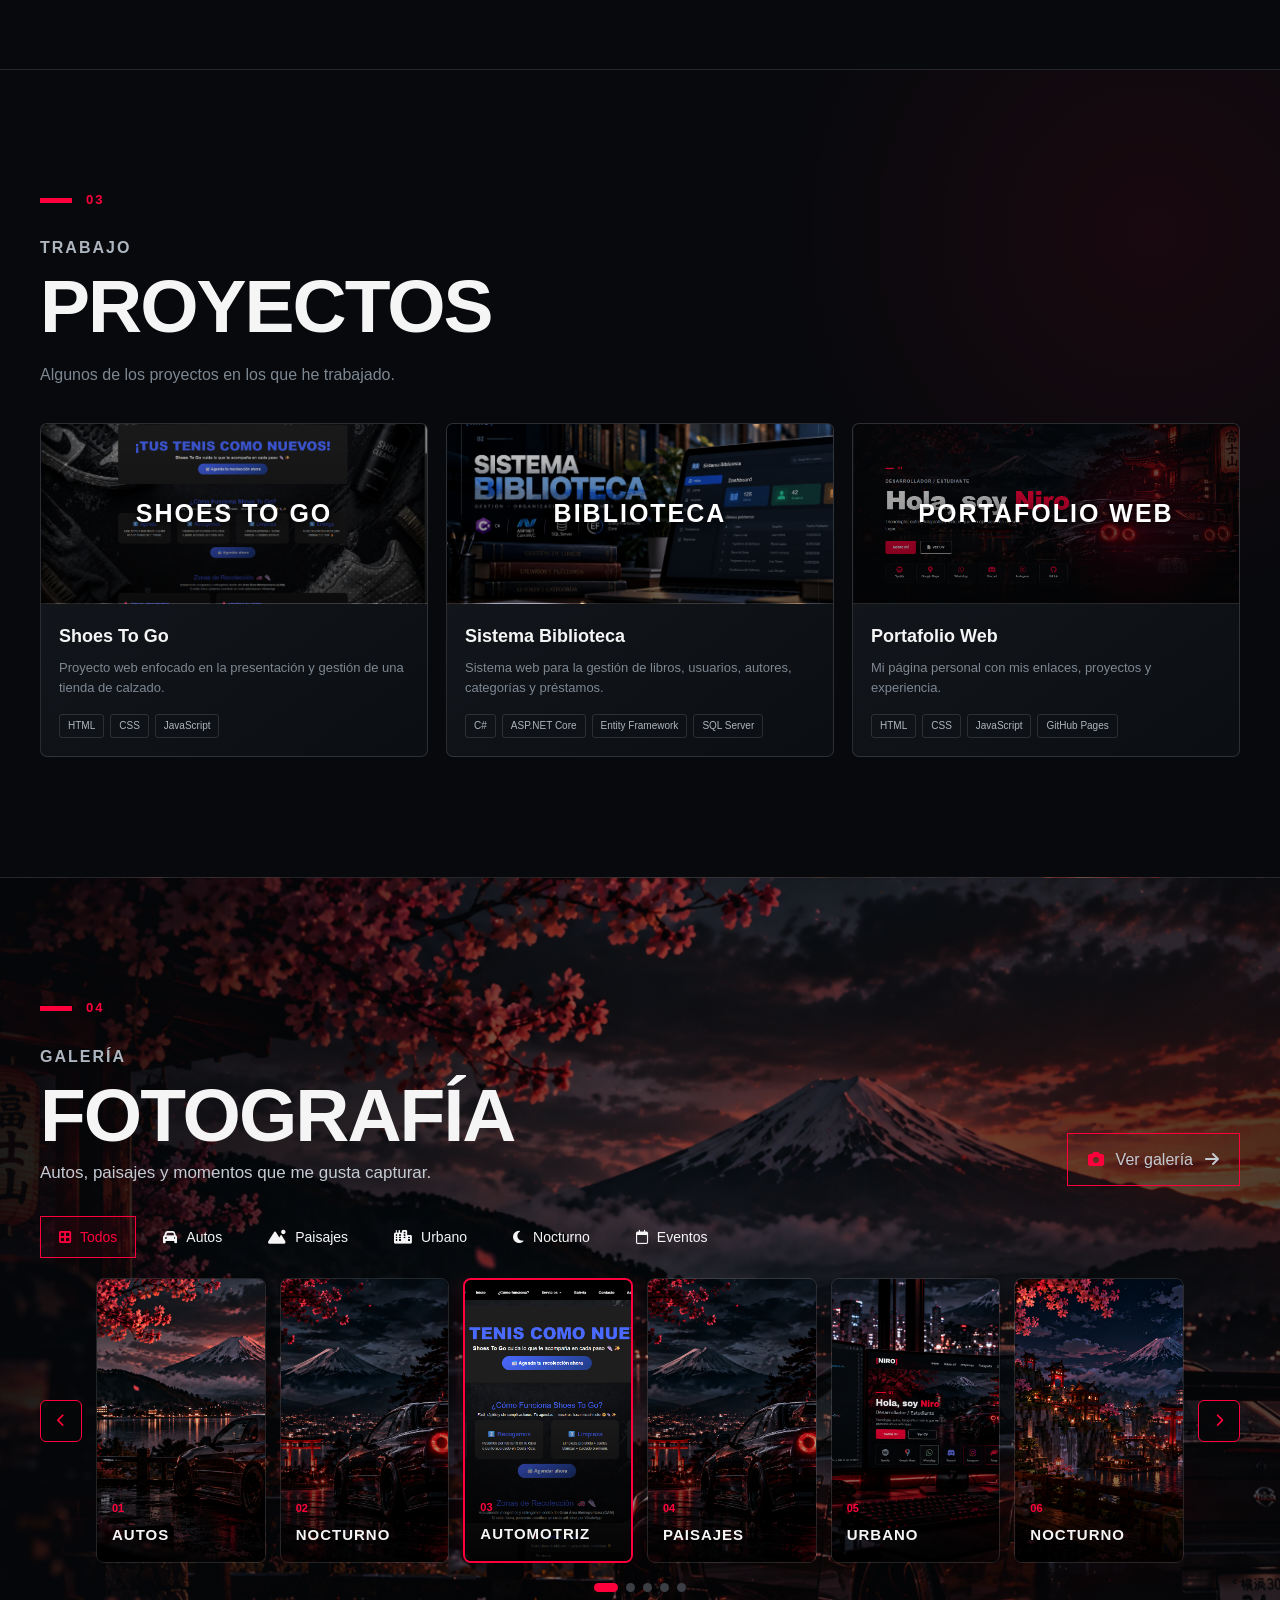
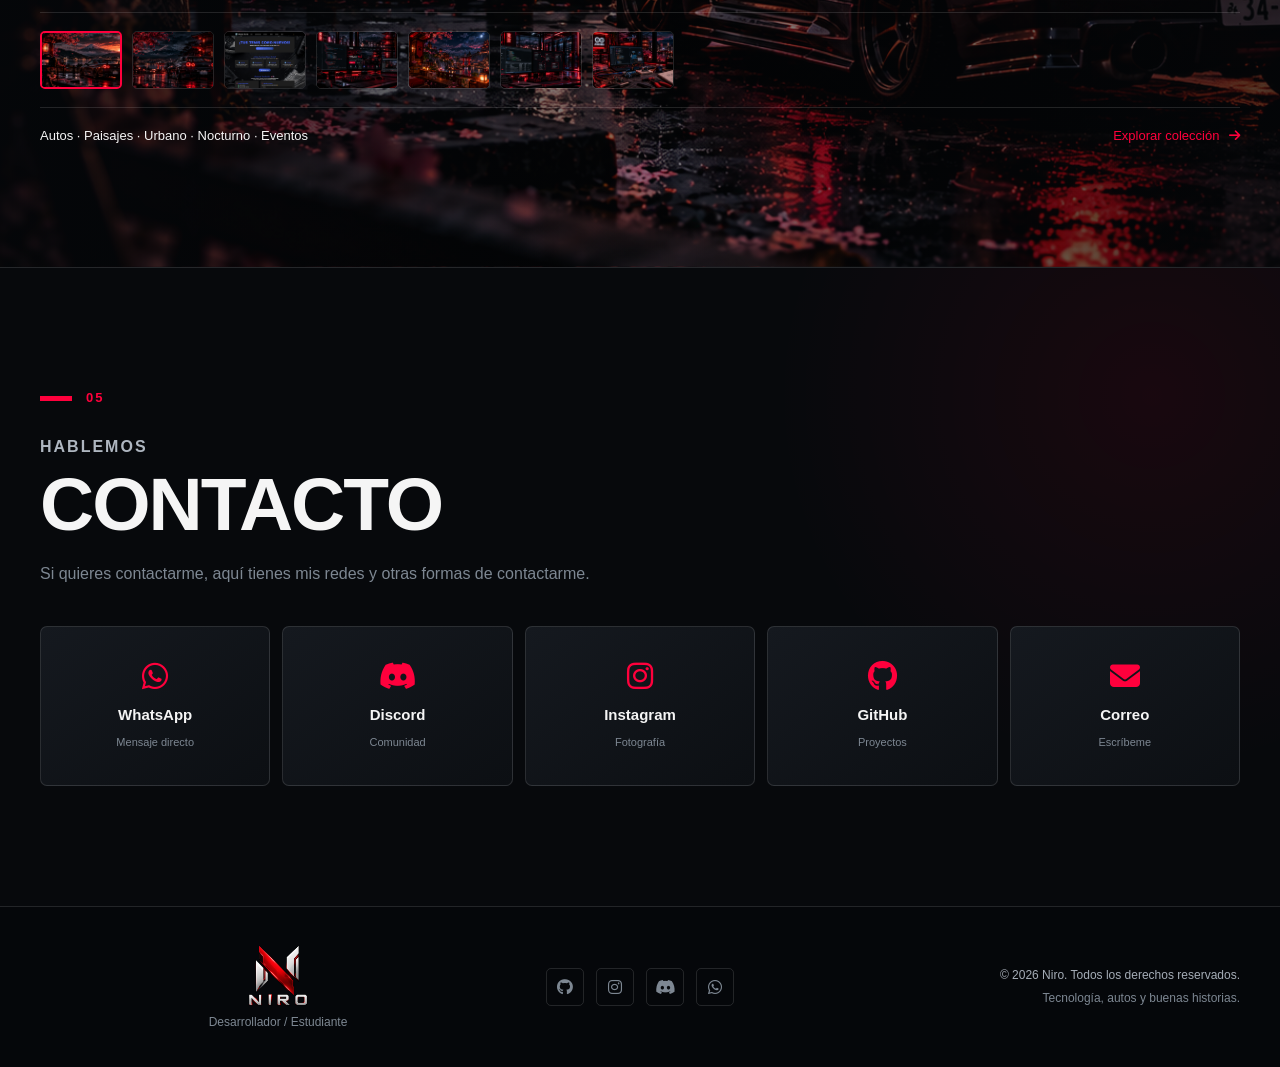
==== commit b3c3ebbb: "Correcciones" ====
--- a/index.html
+++ b/index.html
@@ -14,20 +14,83 @@
 <body>
 
 <header class="site-header">
+
     <a href="index.html" class="photo-logo">
-        <img src="../assets/img/logo.png" alt="NIRO">
+        <img src="assets/img/logo.png" alt="NIRO">
     </a>
 
-    <nav>
+    <!-- NAVBAR DESKTOP -->
+    <nav class="desktop-nav">
+
         <a href="#inicio">Inicio</a>
+
         <a href="#sobre-mi">Sobre mí</a>
+
         <a href="#proyectos">Proyectos</a>
+
         <a href="#fotografia">Fotografía</a>
+
         <a href="#contacto">Contacto</a>
-        <a href="assets/docs/Niels%20Curriculum.pdf" class="cv-button" target="_blank" rel="noopener noreferrer">
+
+        <a href="assets/docs/Niels%20Curriculum.pdf"
+           class="cv-button"
+           target="_blank"
+           rel="noopener noreferrer">
             CV <i class="fa-solid fa-download"></i>
         </a>
+
     </nav>
+
+
+    <!-- BOTÓN MENÚ MÓVIL -->
+
+    <button
+        class="menu-toggle"
+        type="button"
+        aria-label="Abrir menú"
+        aria-expanded="false">
+
+        <i class="fa-solid fa-bars"></i>
+
+    </button>
+
+
+    <!-- NAVBAR MÓVIL -->
+
+    <nav class="mobile-nav">
+
+        <a href="#inicio">
+            Inicio
+        </a>
+
+        <a href="#sobre-mi">
+            Sobre mí
+        </a>
+
+        <a href="#proyectos">
+            Proyectos
+        </a>
+
+        <a href="#fotografia">
+            Fotografía
+        </a>
+
+        <a href="#contacto">
+            Contacto
+        </a>
+
+        <a href="assets/docs/Niels%20Curriculum.pdf"
+           class="cv-button"
+           target="_blank"
+           rel="noopener noreferrer">
+
+            CV
+            <i class="fa-solid fa-download"></i>
+
+        </a>
+
+    </nav>
+
 </header>
 
 <main>
--- a/css/style.css
+++ b/css/style.css
@@ -130,40 +130,43 @@
 /* LOGO */
 
 .brand {
-    display:flex;
-    align-items:center;
-    flex-shrink:0;
+    display: flex;
+    align-items: center;
+    flex-shrink: 0;
+    line-height: 1;
 }
 
 .brand img {
-    display:block;
-    width:110px;
-    height:auto;
-    max-height:50px;
-    object-fit:contain;
+    display: block;
+    width: 110px;
+    height: auto;
+    max-height: 50px;
+    object-fit: contain;
 }
 
 
 /* NAVEGACIÓN */
 
-.site-header nav {
+/* NAVEGACIÓN DESKTOP */
+
+.desktop-nav {
     display: flex;
     align-items: center;
     gap: 30px;
 }
 
-.site-header nav a {
+.desktop-nav a {
     position: relative;
     color: #c8cdd3;
     font-size: 14px;
     transition: var(--transition);
 }
 
-.site-header nav a:hover {
+.desktop-nav a:hover {
     color: var(--red);
 }
 
-.site-header nav a:not(.cv-button)::after {
+.desktop-nav a:not(.cv-button)::after {
     content: "";
     position: absolute;
     left: 0;
@@ -174,7 +177,7 @@
     transition: var(--transition);
 }
 
-.site-header nav a:not(.cv-button):hover::after {
+.desktop-nav a:not(.cv-button):hover::after {
     width: 100%;
 }
 
@@ -938,10 +941,6 @@
    21. FOOTER
    ========================================================= */
 
-/* =========================================================
-   FOOTER
-   ========================================================= */
-
 footer {
     display: grid;
     grid-template-columns: 1fr auto 1fr;
@@ -1099,12 +1098,20 @@
             0 20px;
     }
 
-    .brand {
-        font-size: 27px;
-    }
-
-    .site-header nav {
+    /*
+       IMPORTANTE:
+       Solo ocultamos el navbar de escritorio.
+       NO ocultamos .mobile-nav.
+    */
+
+    .site-header .desktop-nav {
         display: none;
+    }
+
+    .menu-toggle {
+        display: flex;
+        position: relative;
+        z-index: 1101;
     }
 
     .hero {
@@ -1199,12 +1206,12 @@
 
     .footer-social {
         justify-content:
-            flex-start;
+            center;
     }
 
     .footer-copy {
         text-align:
-            left;
+            center;
     }
 }
 
@@ -1230,366 +1237,386 @@
     }
 }
 
-/* PHOTOGRAPHY */
+
+/* =========================================================
+   PHOTOGRAPHY PREVIEW
+   ========================================================= */
 
 .photography {
-    overflow:hidden;
+    overflow: hidden;
 }
 
 .photography-heading {
-    display:flex;
-    align-items:flex-end;
-    justify-content:space-between;
-    gap:30px;
-    margin-bottom:30px;
+    display: flex;
+    align-items: flex-end;
+    justify-content: space-between;
+    gap: 30px;
+    margin-bottom: 30px;
 }
 
 .photography-heading h2 {
-    margin-bottom:8px;
+    margin-bottom: 8px;
 }
 
 .photography-description {
-    color:var(--text-soft);
-    font-size:18px;
+    color: var(--text-soft);
+    font-size: 18px;
 }
 
 .photography-button {
-    display:flex;
-    align-items:center;
-    gap:12px;
-    padding:13px 20px;
-    border:1px solid var(--red);
-    color:var(--text);
-    transition:.25s;
-    white-space:nowrap;
+    display: flex;
+    align-items: center;
+    gap: 12px;
+    padding: 13px 20px;
+    border: 1px solid var(--red);
+    color: var(--text);
+    transition: .25s;
+    white-space: nowrap;
 }
 
 .photography-button i:first-child {
-    color:var(--red);
+    color: var(--red);
 }
 
 .photography-button:hover {
-    background:var(--red);
-    transform:translateY(-3px);
+    background: var(--red);
+    transform: translateY(-3px);
 }
 
 .photography-button:hover i {
-    color:white;
-}
+    color: white;
+}
+
 
 /* CATEGORIES */
 
 .photography-categories {
-    display:flex;
-    align-items:center;
-    gap:8px;
-    margin-bottom:20px;
-    overflow-x:auto;
-    scrollbar-width:none;
+    display: flex;
+    align-items: center;
+    gap: 8px;
+    margin-bottom: 20px;
+    overflow-x: auto;
+    scrollbar-width: none;
 }
 
 .photography-categories::-webkit-scrollbar {
-    display:none;
+    display: none;
 }
 
 .photo-category {
-    display:flex;
-    align-items:center;
-    gap:9px;
-    padding:12px 18px;
-    border:1px solid transparent;
-    background:transparent;
-    color:var(--text-soft);
-    font-family:inherit;
-    font-size:14px;
-    cursor:pointer;
-    transition:.25s;
-    white-space:nowrap;
+    display: flex;
+    align-items: center;
+    gap: 9px;
+    padding: 12px 18px;
+    border: 1px solid transparent;
+    background: transparent;
+    color: var(--text-soft);
+    font-family: inherit;
+    font-size: 14px;
+    cursor: pointer;
+    transition: .25s;
+    white-space: nowrap;
 }
 
 .photo-category:hover {
-    color:white;
+    color: white;
 }
 
 .photo-category.active {
-    color:var(--red);
-    border-color:var(--red);
-    background:rgba(255,0,60,.06);
+    color: var(--red);
+    border-color: var(--red);
+    background: rgba(255,0,60,.06);
 }
 
 .photo-category i {
-    font-size:14px;
-}
+    font-size: 14px;
+}
+
 
 /* SLIDER */
 
 .photography-slider {
-    position:relative;
-    display:flex;
-    align-items:center;
-    gap:14px;
+    position: relative;
+    display: flex;
+    align-items: center;
+    gap: 14px;
 }
 
 .photography-track {
-    width:100%;
-    display:grid;
-    grid-template-columns:repeat(6,1fr);
-    gap:14px;
-    overflow:hidden;
+    width: 100%;
+    display: grid;
+    grid-template-columns: repeat(6,1fr);
+    gap: 14px;
+    overflow: hidden;
 }
 
 .photo-slide {
-    position:relative;
-    height:285px;
-    overflow:hidden;
-    border:1px solid var(--border);
-    border-radius:8px;
-    background:var(--bg-card);
-    transition:.35s ease;
+    position: relative;
+    height: 285px;
+    overflow: hidden;
+    border: 1px solid var(--border);
+    border-radius: 8px;
+    background: var(--bg-card);
+    transition: .35s ease;
 }
 
 .photo-slide img {
-    width:100%;
-    height:100%;
-    object-fit:cover;
-    transition:.5s ease;
+    width: 100%;
+    height: 100%;
+    object-fit: cover;
+    transition: .5s ease;
 }
 
 .photo-slide::after {
-    content:"";
-    position:absolute;
-    inset:0;
-    background:linear-gradient(
-        transparent 40%,
-        rgba(0,0,0,.9)
-    );
+    content: "";
+    position: absolute;
+    inset: 0;
+    background:
+        linear-gradient(
+            transparent 40%,
+            rgba(0,0,0,.9)
+        );
 }
 
 .photo-slide:hover {
-    transform:translateY(-4px);
-    border-color:rgba(255,0,60,.6);
+    transform: translateY(-4px);
+    border-color: rgba(255,0,60,.6);
 }
 
 .photo-slide:hover img {
-    transform:scale(1.06);
+    transform: scale(1.06);
 }
 
 .photo-slide.active {
-    border:2px solid var(--red);
-    box-shadow:0 0 25px rgba(255,0,60,.12);
+    border: 2px solid var(--red);
+    box-shadow: 0 0 25px rgba(255,0,60,.12);
 }
 
 .photo-slide-info {
-    position:absolute;
-    z-index:2;
-    left:15px;
-    right:15px;
-    bottom:15px;
+    position: absolute;
+    z-index: 2;
+    left: 15px;
+    right: 15px;
+    bottom: 15px;
 }
 
 .photo-slide-info span {
-    display:block;
-    margin-bottom:4px;
-    color:var(--red);
-    font-size:11px;
-    font-weight:800;
+    display: block;
+    margin-bottom: 4px;
+    color: var(--red);
+    font-size: 11px;
+    font-weight: 800;
 }
 
 .photo-slide-info strong {
-    font-size:15px;
-    letter-spacing:1px;
-}
+    font-size: 15px;
+    letter-spacing: 1px;
+}
+
 
 /* ARROWS */
 
 .photo-arrow {
-    position:relative;
-    z-index:3;
-    flex-shrink:0;
-    width:42px;
-    height:42px;
-    display:flex;
-    align-items:center;
-    justify-content:center;
-    border:1px solid var(--red);
-    border-radius:6px;
-    background:rgba(5,6,8,.9);
-    color:var(--red);
-    cursor:pointer;
-    transition:.25s;
+    position: relative;
+    z-index: 3;
+    flex-shrink: 0;
+    width: 42px;
+    height: 42px;
+    display: flex;
+    align-items: center;
+    justify-content: center;
+    border: 1px solid var(--red);
+    border-radius: 6px;
+    background: rgba(5,6,8,.9);
+    color: var(--red);
+    cursor: pointer;
+    transition: .25s;
 }
 
 .photo-arrow:hover {
-    background:var(--red);
-    color:white;
-    transform:scale(1.05);
-}
+    background: var(--red);
+    color: white;
+    transform: scale(1.05);
+}
+
 
 /* DOTS */
 
 .photography-dots {
-    display:flex;
-    justify-content:center;
-    gap:8px;
-    margin:20px 0;
+    display: flex;
+    justify-content: center;
+    gap: 8px;
+    margin: 20px 0;
 }
 
 .photo-dot {
-    width:9px;
-    height:9px;
-    padding:0;
-    border:0;
-    border-radius:50%;
-    background:#3b3f45;
-    cursor:pointer;
-    transition:.25s;
+    width: 9px;
+    height: 9px;
+    padding: 0;
+    border: 0;
+    border-radius: 50%;
+    background: #3b3f45;
+    cursor: pointer;
+    transition: .25s;
 }
 
 .photo-dot.active {
-    width:24px;
-    border-radius:5px;
-    background:var(--red);
-}
+    width: 24px;
+    border-radius: 5px;
+    background: var(--red);
+}
+
 
 /* THUMBNAILS */
 
 .photography-thumbnails {
-    display:flex;
-    align-items:center;
-    gap:10px;
-    padding:18px 0;
-    border-top:1px solid var(--border);
-    border-bottom:1px solid var(--border);
-    overflow-x:auto;
-    scrollbar-width:thin;
+    display: flex;
+    align-items: center;
+    gap: 10px;
+    padding: 18px 0;
+    border-top: 1px solid var(--border);
+    border-bottom: 1px solid var(--border);
+    overflow-x: auto;
+    scrollbar-width: thin;
 }
 
 .photo-thumb {
-    width:82px;
-    height:58px;
-    flex-shrink:0;
-    padding:0;
-    overflow:hidden;
-    border:1px solid var(--border);
-    border-radius:5px;
-    background:var(--bg-card);
-    cursor:pointer;
-    transition:.25s;
+    width: 82px;
+    height: 58px;
+    flex-shrink: 0;
+    padding: 0;
+    overflow: hidden;
+    border: 1px solid var(--border);
+    border-radius: 5px;
+    background: var(--bg-card);
+    cursor: pointer;
+    transition: .25s;
 }
 
 .photo-thumb img {
-    width:100%;
-    height:100%;
-    object-fit:cover;
-    transition:.3s;
+    width: 100%;
+    height: 100%;
+    object-fit: cover;
+    transition: .3s;
 }
 
 .photo-thumb:hover {
-    border-color:var(--red);
+    border-color: var(--red);
 }
 
 .photo-thumb.active {
-    border:2px solid var(--red);
+    border: 2px solid var(--red);
 }
 
 .photo-thumb:hover img {
-    transform:scale(1.08);
-}
+    transform: scale(1.08);
+}
+
 
 /* MORE */
 
 .photography-more {
-    display:flex;
-    align-items:center;
-    justify-content:space-between;
-    gap:20px;
-    margin-top:18px;
-    color:var(--text-soft);
-    font-size:13px;
+    display: flex;
+    align-items: center;
+    justify-content: space-between;
+    gap: 20px;
+    margin-top: 18px;
+    color: var(--text-soft);
+    font-size: 13px;
 }
 
 .photography-more a {
-    color:var(--red);
-    transition:.25s;
+    color: var(--red);
+    transition: .25s;
 }
 
 .photography-more a:hover {
-    color:white;
+    color: white;
 }
 
 .photography-more i {
-    margin-left:6px;
-}
+    margin-left: 6px;
+}
+
 
 /* RESPONSIVE */
 
 @media (max-width:1100px) {
+
     .photography-track {
-        grid-template-columns:repeat(4,1fr);
+        grid-template-columns:
+            repeat(4,1fr);
     }
 
     .photo-slide {
-        height:270px;
+        height: 270px;
     }
 }
 
 @media (max-width:800px) {
+
     .photography-heading {
-        align-items:flex-start;
-        flex-direction:column;
+        align-items: flex-start;
+        flex-direction: column;
     }
 
     .photography-track {
-        grid-template-columns:repeat(2,1fr);
+        grid-template-columns:
+            repeat(2,1fr);
     }
 
     .photo-slide {
-        height:240px;
+        height: 240px;
     }
 
     .photo-slide:nth-child(n+5) {
-        display:none;
+        display: none;
     }
 }
 
 @media (max-width:550px) {
+
     .photography-track {
-        grid-template-columns:1fr;
+        grid-template-columns: 1fr;
     }
 
     .photo-slide {
-        height:300px;
+        height: 300px;
     }
 
     .photo-slide:nth-child(n+3) {
-        display:none;
+        display: none;
     }
 
     .photo-arrow {
-        position:absolute;
-        top:50%;
-        transform:translateY(-50%);
+        position: absolute;
+        top: 50%;
+        transform: translateY(-50%);
     }
 
     .photo-arrow:hover {
-        transform:translateY(-50%) scale(1.05);
+        transform:
+            translateY(-50%) scale(1.05);
     }
 
     .photo-prev {
-        left:10px;
+        left: 10px;
     }
 
     .photo-next {
-        right:10px;
+        right: 10px;
     }
 
     .photography-more {
-        align-items:flex-start;
-        flex-direction:column;
-    }
-}
-
-/* LOGO NIRO */
+        align-items: flex-start;
+        flex-direction: column;
+    }
+}
+
+
+/* =========================================================
+   LOGO NIRO
+   ========================================================= */
 
 .brand {
     display: flex;
@@ -1606,18 +1633,6 @@
     object-fit: contain;
 }
 
-@media (max-width: 700px) {
-    .brand img {
-        width: 90px;
-        max-height: 42px;
-    }
-}
-
-.footer-logo img {
-    width: 100px;
-    height: auto;
-    object-fit: contain;
-}
 
 /* LOGO NAVBAR */
 
@@ -1625,12 +1640,133 @@
     display: flex;
     align-items: center;
     flex-shrink: 0;
+    height: 100%;
 }
 
 .photo-logo img {
     display: block;
-    width: 110px;
+    width: 90px;
     height: auto;
-    max-height: 75px;
+    max-height: 60px;
     object-fit: contain;
+}
+
+/* =========================================================
+   NAVBAR RESPONSIVE
+   ========================================================= */
+
+.menu-toggle {
+    display: none;
+    width: 42px;
+    height: 42px;
+    align-items: center;
+    justify-content: center;
+    border: 1px solid var(--border);
+    border-radius: 6px;
+    background: transparent;
+    color: var(--white);
+    font-size: 18px;
+    cursor: pointer;
+    transition: var(--transition);
+}
+
+.menu-toggle:hover {
+    color: var(--red);
+    border-color: var(--red);
+}
+
+.mobile-nav {
+    display: none;
+}
+
+
+/* =========================================================
+   MOBILE NAVBAR
+   ========================================================= */
+
+@media (max-width:700px) {
+
+    .site-header {
+        position: fixed;
+        height: 65px;
+        padding: 0 20px;
+    }
+
+    /*
+       SOLO OCULTAMOS EL NAVBAR DE ESCRITORIO.
+       NO USAMOS .site-header nav,
+       porque eso también ocultaría .mobile-nav.
+    */
+
+    .site-header .desktop-nav {
+        display: none;
+    }
+
+    .menu-toggle {
+        display: flex;
+        position: relative;
+        z-index: 1101;
+    }
+
+    .mobile-nav {
+        position: fixed;
+        top: 65px;
+        left: 0;
+        width: 100%;
+        display: flex;
+        flex-direction: column;
+        gap: 0;
+        padding: 10px 20px 20px;
+        background: rgba(5,7,10,0.98);
+        border-bottom: 1px solid var(--border);
+        backdrop-filter: blur(14px);
+
+        transform: translateY(-120%);
+        opacity: 0;
+        visibility: hidden;
+
+        transition:
+            transform .3s ease,
+            opacity .3s ease,
+            visibility .3s ease;
+
+        z-index: 1100;
+    }
+
+    .mobile-nav.active {
+        transform: translateY(0);
+        opacity: 1;
+        visibility: visible;
+    }
+
+    .mobile-nav a {
+        display: flex;
+        align-items: center;
+        min-height: 48px;
+        padding: 0 10px;
+        color: #c8cdd3;
+        border-bottom:
+            1px solid rgba(255,255,255,.06);
+        font-size: 15px;
+    }
+
+    .mobile-nav a:hover,
+    .mobile-nav a.active {
+        color: var(--red);
+    }
+
+    .mobile-nav .cv-button {
+        justify-content: center;
+        margin-top: 12px;
+        border: 1px solid var(--red);
+        border-radius: 5px;
+        color: white !important;
+    }
+
+    .photo-logo img {
+        width: 85px;
+        height: auto;
+        max-height: 50px;
+        object-fit: contain;
+    }
 }
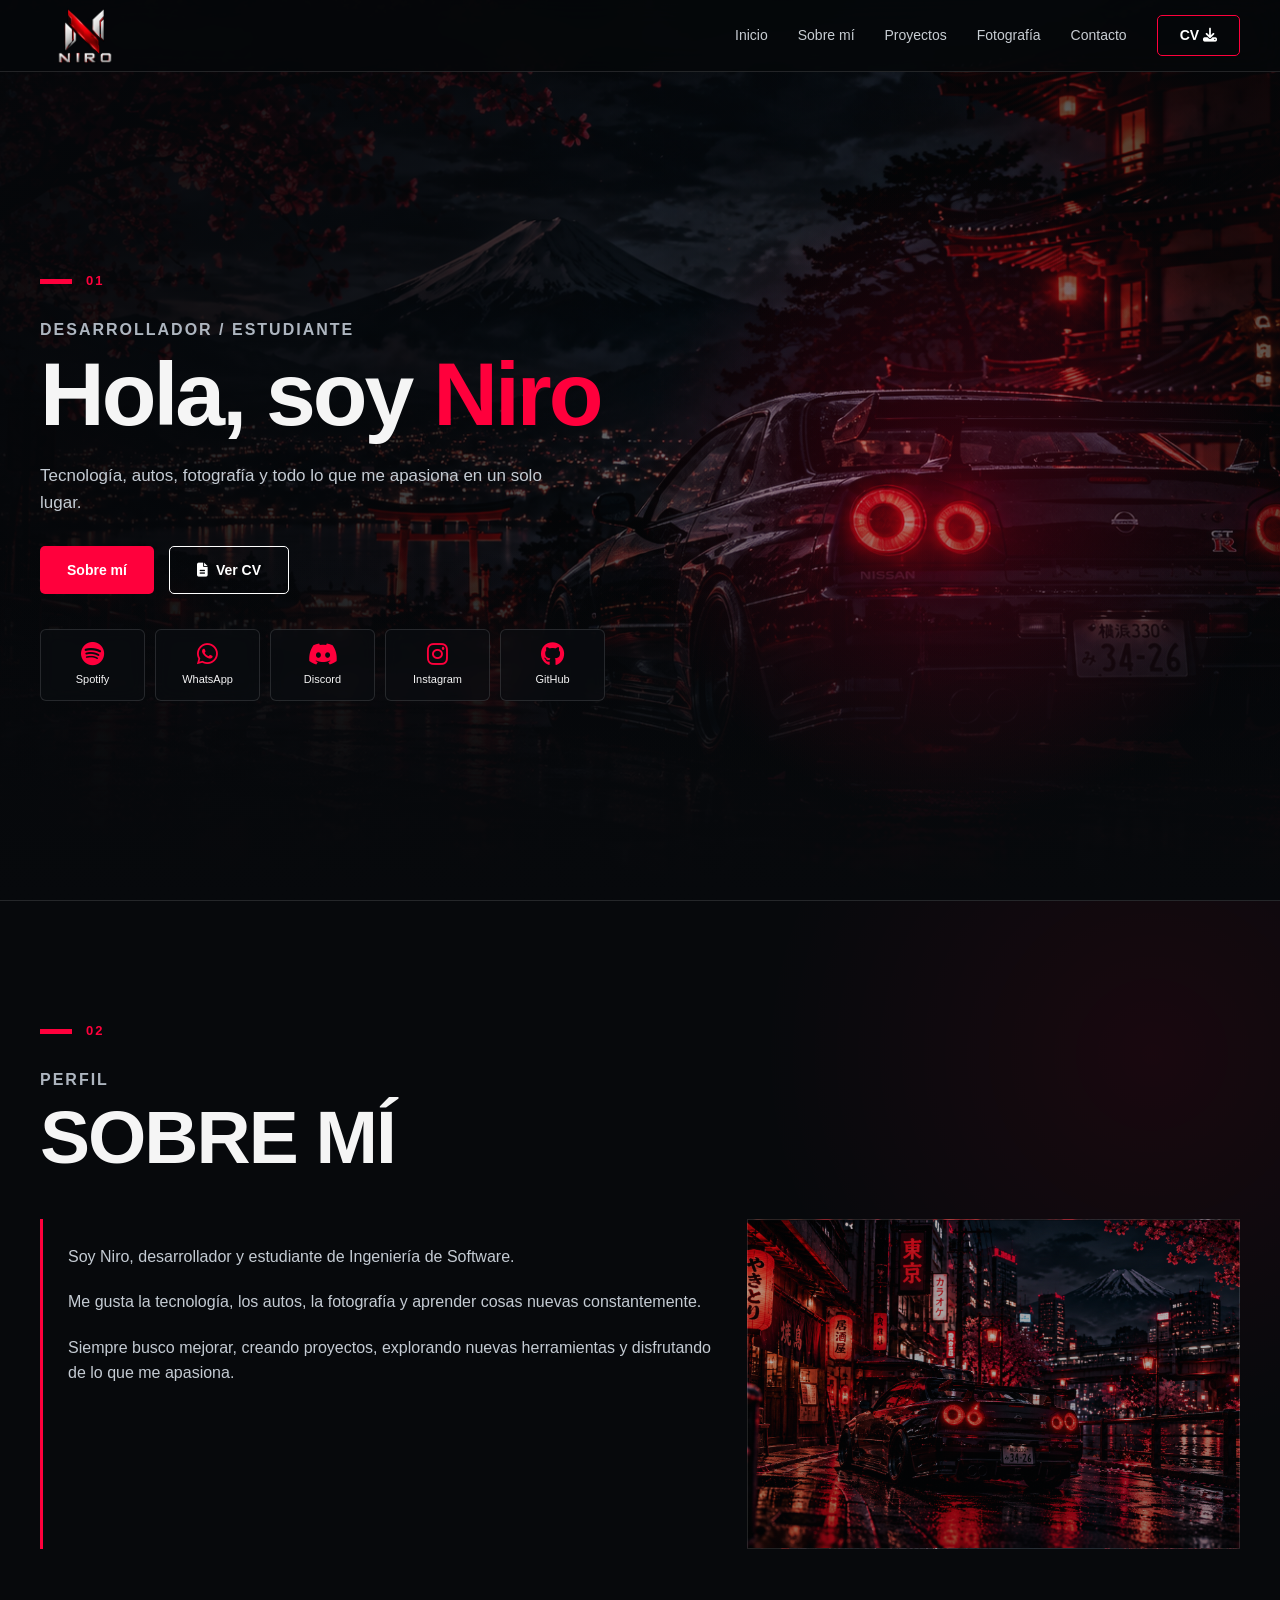
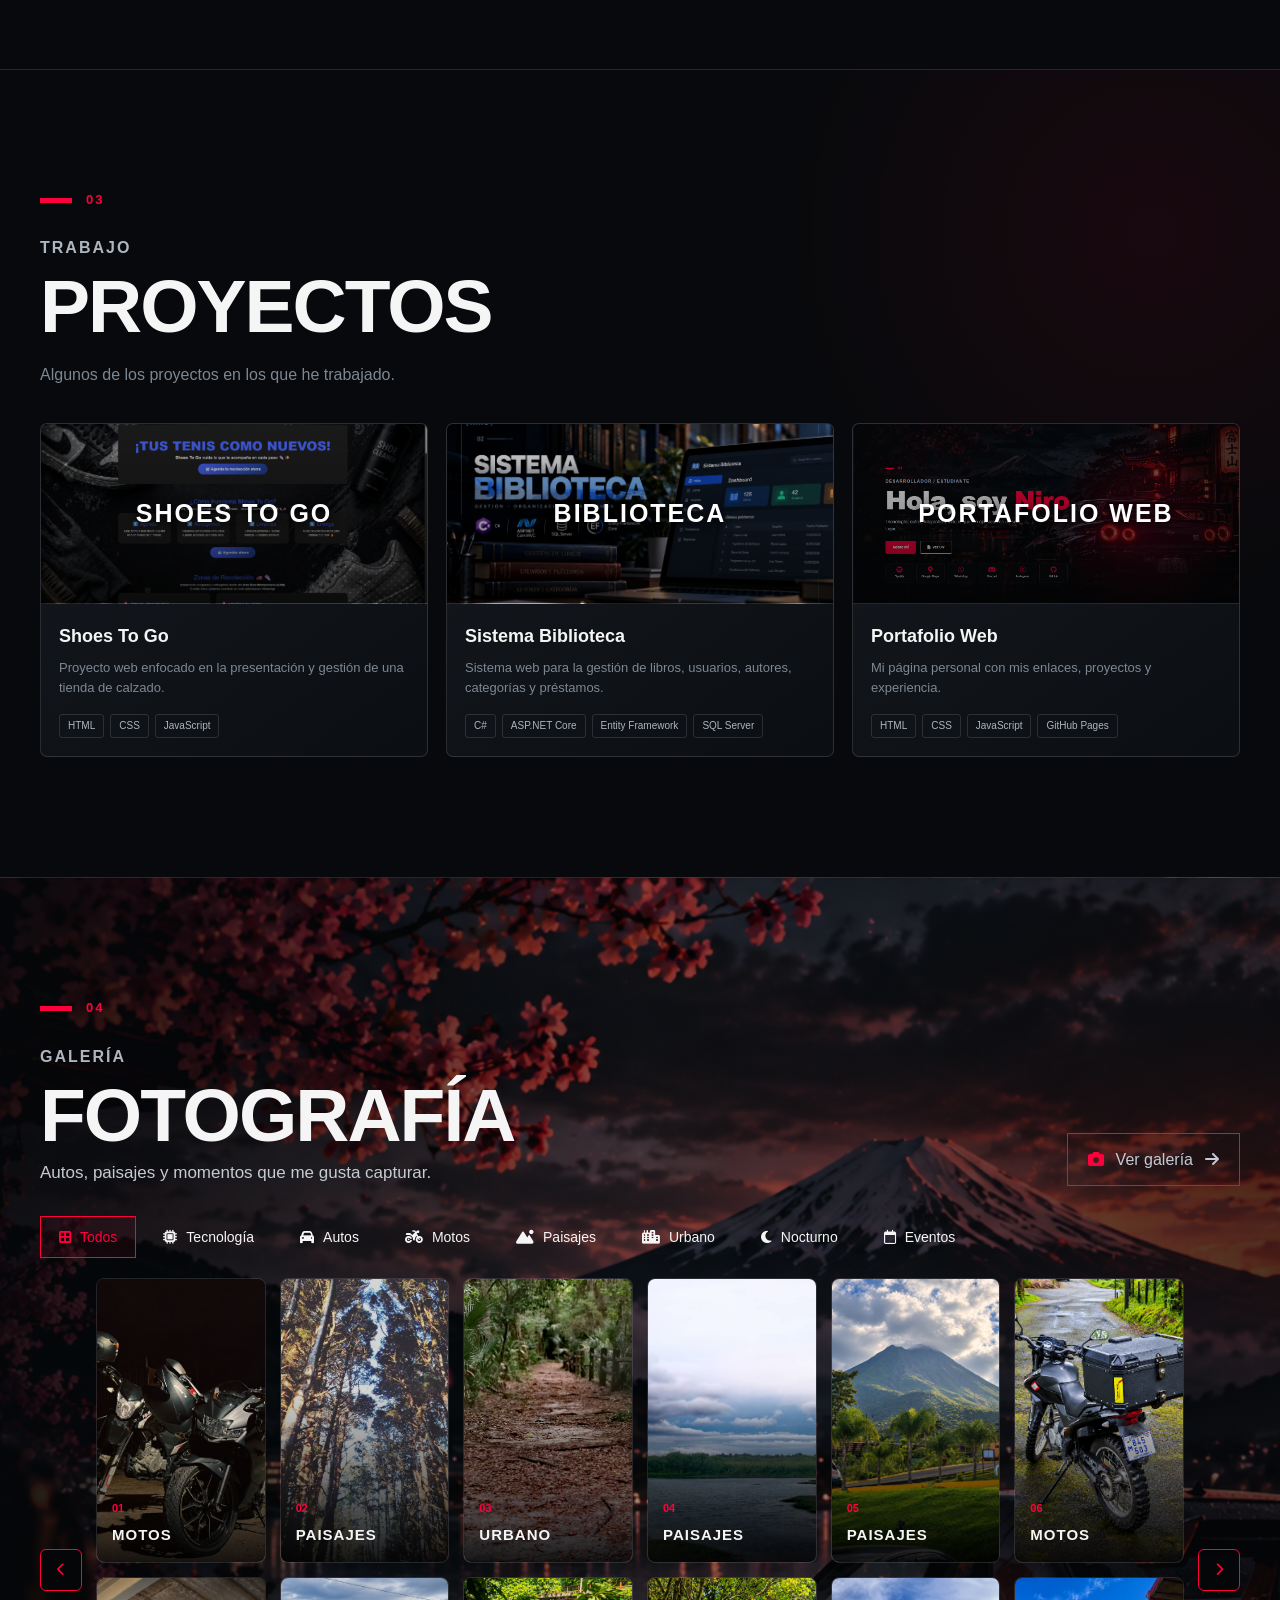
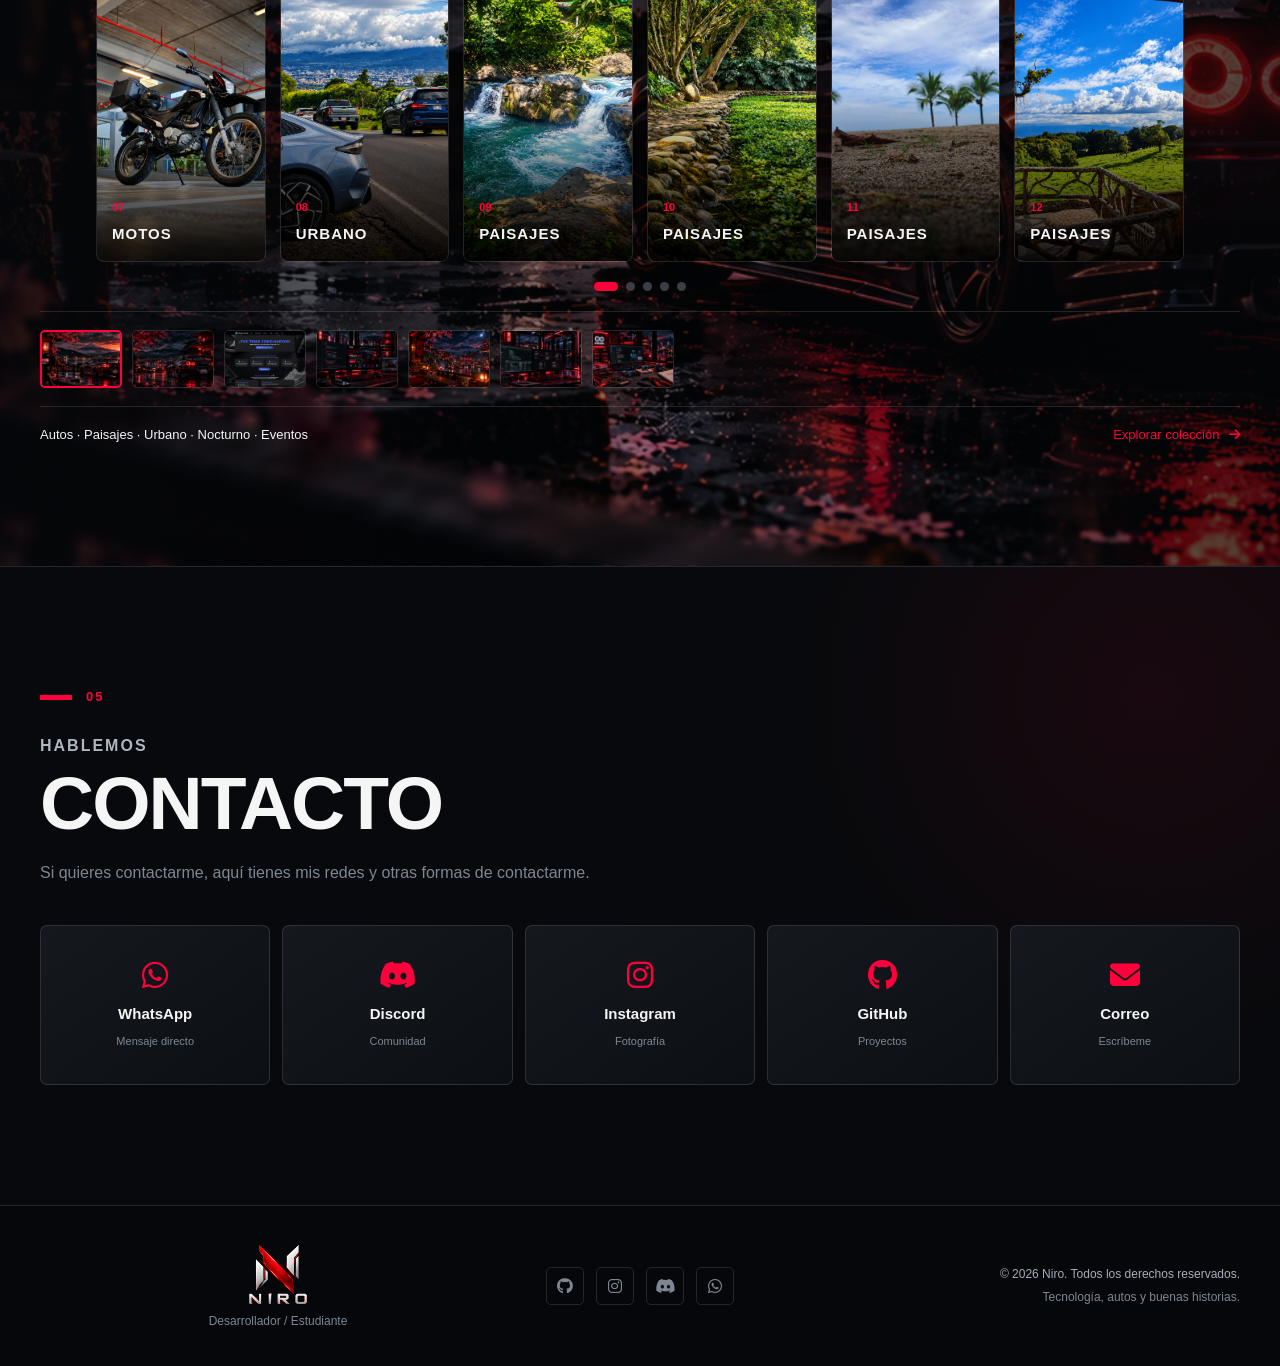
==== commit d3ee8024: "ci zi" ====
--- a/index.html
+++ b/index.html
@@ -375,11 +375,21 @@
                     <i class="fa-solid fa-border-all"></i>
                     <span>Todos</span>
                 </button>
+
+                <button class="photo-category" data-category="tecnologia">
+                    <i class="fa-solid fa-microchip"></i>
+                    <span>Tecnología</span>
+                </button>
             
                 <button class="photo-category" data-category="autos">
                     <i class="fa-solid fa-car"></i>
                     <span>Autos</span>
                 </button>
+
+                <button class="photo-category" data-category="motos">
+                    <i class="fa-solid fa-motorcycle"></i>
+                    <span>Motos</span>
+                </button>
             
                 <button class="photo-category" data-category="paisajes">
                     <i class="fa-solid fa-mountain-sun"></i>
@@ -410,53 +420,172 @@
             
                 <div class="photography-track">
                 
-                    <a href="fotografia.html" class="photo-slide" data-category="autos">
-                        <img src="assets/img/fotografia.png" alt="Fotografía automotriz">
-                        <div class="photo-slide-info">
-                            <span>01</span>
-                            <strong>AUTOS</strong>
-                        </div>
-                    </a>
-                
-                    <a href="fotografia.html" class="photo-slide" data-category="nocturno">
-                        <img src="assets/img/hero.png" alt="Fotografía nocturna">
-                        <div class="photo-slide-info">
-                            <span>02</span>
-                            <strong>NOCTURNO</strong>
-                        </div>
-                    </a>
-                
-                    <a href="fotografia.html" class="photo-slide active" data-category="autos">
-                        <img src="assets/img/stgg.png" alt="Fotografía de autos">
-                        <div class="photo-slide-info">
-                            <span>03</span>
-                            <strong>AUTOMOTRIZ</strong>
-                        </div>
-                    </a>
-                
-                    <a href="fotografia.html" class="photo-slide" data-category="paisajes">
-                        <img src="assets/img/hero.png" alt="Fotografía de paisaje">
-                        <div class="photo-slide-info">
-                            <span>04</span>
-                            <strong>PAISAJES</strong>
-                        </div>
-                    </a>
-                
-                    <a href="fotografia.html" class="photo-slide" data-category="urbano">
-                        <img src="assets/img/portafolio.png" alt="Fotografía urbana">
-                        <div class="photo-slide-info">
-                            <span>05</span>
-                            <strong>URBANO</strong>
-                        </div>
-                    </a>
-                
-                    <a href="fotografia.html" class="photo-slide" data-category="nocturno">
-                        <img src="assets/img/minecraft.png" alt="Fotografía nocturna">
-                        <div class="photo-slide-info">
-                            <span>06</span>
-                            <strong>NOCTURNO</strong>
-                        </div>
-                    </a>
+                    <a href="fotografia.html"
+   class="photo-slide"
+   data-category="motos">
+
+    <img src="assets/img/fotografia/motos/1.png" alt="Fotografía de mi moto">
+
+    <div class="photo-slide-info">
+        <span>01</span>
+        <strong>MOTOS</strong>
+    </div>
+
+</a>
+
+
+<a href="fotografia.html"
+   class="photo-slide"
+   data-category="paisajes">
+
+    <img src="assets/img/fotografia/paisajes/1.png" alt="Paisaje Arboleada">
+
+    <div class="photo-slide-info">
+        <span>02</span>
+        <strong>PAISAJES</strong>
+    </div>
+
+</a>
+
+
+<a href="fotografia.html"
+   class="photo-slide"
+   data-category="urbano">
+
+    <img src="assets/img/fotografia/urbano/1.png" alt="Camino de Parque">
+
+    <div class="photo-slide-info">
+        <span>03</span>
+        <strong>URBANO</strong>
+    </div>
+
+</a>
+
+
+<a href="fotografia.html"
+   class="photo-slide"
+   data-category="paisajes">
+
+    <img src="assets/img/fotografia/paisajes/2.png" alt="Caudal del Lago">
+
+    <div class="photo-slide-info">
+        <span>04</span>
+        <strong>PAISAJES</strong>
+    </div>
+
+</a>
+
+
+<a href="fotografia.html"
+   class="photo-slide"
+   data-category="paisajes">
+
+    <img src="assets/img/fotografia/paisajes/3.png" alt="Volcan Arenal">
+
+    <div class="photo-slide-info">
+        <span>05</span>
+        <strong>PAISAJES</strong>
+    </div>
+
+</a>
+
+
+<a href="fotografia.html"
+   class="photo-slide"
+   data-category="motos">
+
+    <img src="assets/img/fotografia/motos/2.png" alt="Liberando los Pensamientos">
+
+    <div class="photo-slide-info">
+        <span>06</span>
+        <strong>MOTOS</strong>
+    </div>
+
+</a>
+
+
+<a href="fotografia.html"
+   class="photo-slide"
+   data-category="motos">
+
+    <img src="assets/img/fotografia/motos/3.png" alt="Estilo">
+
+    <div class="photo-slide-info">
+        <span>07</span>
+        <strong>MOTOS</strong>
+    </div>
+
+</a>
+
+
+<a href="fotografia.html"
+   class="photo-slide"
+   data-category="urbano">
+
+    <img src="assets/img/fotografia/urbano/2.png" alt="Vista de la Ciudad">
+
+    <div class="photo-slide-info">
+        <span>08</span>
+        <strong>URBANO</strong>
+    </div>
+
+</a>
+
+
+<a href="fotografia.html"
+   class="photo-slide"
+   data-category="paisajes">
+
+    <img src="assets/img/fotografia/paisajes/4.png" alt="Catarata">
+
+    <div class="photo-slide-info">
+        <span>09</span>
+        <strong>PAISAJES</strong>
+    </div>
+
+</a>
+
+
+<a href="fotografia.html"
+   class="photo-slide"
+   data-category="paisajes">
+
+    <img src="assets/img/fotografia/paisajes/5.png" alt="Liberación">
+
+    <div class="photo-slide-info">
+        <span>10</span>
+        <strong>PAISAJES</strong>
+    </div>
+
+</a>
+
+
+<a href="fotografia.html"
+   class="photo-slide"
+   data-category="paisajes">
+
+    <img src="assets/img/fotografia/paisajes/6.png" alt="Tour">
+
+    <div class="photo-slide-info">
+        <span>11</span>
+        <strong>PAISAJES</strong>
+    </div>
+
+</a>
+
+
+<a href="fotografia.html"
+   class="photo-slide"
+   data-category="paisajes">
+
+    <img src="assets/img/fotografia/paisajes/7.png" alt="Vistas desde el Volcan">
+
+    <div class="photo-slide-info">
+        <span>12</span>
+        <strong>PAISAJES</strong>
+    </div>
+
+</a>
                 
                 </div>
             
--- a/css/style.css
+++ b/css/style.css
@@ -1769,4 +1769,261 @@
         max-height: 50px;
         object-fit: contain;
     }
+}
+
+/* =========================================================
+   FOTOGRAFÍA - RESPONSIVE MÓVIL
+   ========================================================= */
+
+@media (max-width: 800px) {
+
+    .photography {
+        min-height: auto;
+        padding: 85px 0;
+    }
+
+    .photography .container {
+        width: calc(100% - 40px);
+    }
+
+    /* TÍTULO + BOTÓN */
+
+    .photography-heading {
+        display: flex;
+        flex-direction: column;
+        align-items: flex-start;
+        gap: 20px;
+        margin-bottom: 25px;
+    }
+
+    .photography-heading h2 {
+        font-size: 50px;
+        line-height: .95;
+        letter-spacing: -2px;
+    }
+
+    .photography-description {
+        font-size: 16px;
+        line-height: 1.5;
+    }
+
+    .photography-button {
+        width: 100%;
+        justify-content: center;
+        padding: 13px 18px;
+    }
+
+    /* CATEGORÍAS */
+
+    .photography-categories {
+        width: 100%;
+        display: flex;
+        flex-wrap: nowrap;
+        overflow-x: auto;
+        gap: 8px;
+        padding-bottom: 5px;
+        margin-bottom: 18px;
+        scrollbar-width: none;
+        -webkit-overflow-scrolling: touch;
+    }
+
+    .photography-categories::-webkit-scrollbar {
+        display: none;
+    }
+
+    .photo-category {
+        flex-shrink: 0;
+        padding: 10px 15px;
+        font-size: 13px;
+    }
+
+    /* SLIDER */
+
+    .photography-slider {
+        width: 100%;
+        position: relative;
+        display: block;
+    }
+
+    .photography-track {
+        width: 100%;
+        display: grid;
+        grid-template-columns: 1fr;
+        gap: 0;
+        overflow: hidden;
+    }
+
+    .photo-slide {
+        width: 100%;
+        height: 300px;
+        display: none;
+    }
+
+    .photo-slide:first-child {
+        display: block;
+    }
+
+    /* FLECHAS */
+
+    .photo-arrow {
+        position: absolute;
+        top: 50%;
+        z-index: 5;
+        width: 40px;
+        height: 40px;
+        transform: translateY(-50%);
+    }
+
+    .photo-arrow:hover {
+        transform: translateY(-50%) scale(1.05);
+    }
+
+    .photo-prev {
+        left: 10px;
+    }
+
+    .photo-next {
+        right: 10px;
+    }
+
+    /* PUNTOS */
+
+    .photography-dots {
+        margin: 15px 0;
+        gap: 7px;
+    }
+
+    .photo-dot {
+        width: 8px;
+        height: 8px;
+    }
+
+    .photo-dot.active {
+        width: 22px;
+    }
+
+    /* MINIATURAS */
+
+    .photography-thumbnails {
+        width: 100%;
+        display: flex;
+        gap: 8px;
+        padding: 15px 0;
+        overflow-x: auto;
+        scrollbar-width: none;
+        -webkit-overflow-scrolling: touch;
+    }
+
+    .photography-thumbnails::-webkit-scrollbar {
+        display: none;
+    }
+
+    .photo-thumb {
+        width: 75px;
+        height: 55px;
+        flex-shrink: 0;
+    }
+
+    /* TEXTO INFERIOR */
+
+    .photography-more {
+        display: flex;
+        flex-direction: column;
+        align-items: flex-start;
+        gap: 10px;
+        margin-top: 15px;
+    }
+}
+
+
+/* =========================================================
+   FOTOGRAFÍA - TELÉFONOS PEQUEÑOS
+   ========================================================= */
+
+@media (max-width: 550px) {
+
+    .photography {
+        padding: 75px 0;
+    }
+
+    .photography .container {
+        width: calc(100% - 30px);
+    }
+
+    .photography-heading h2 {
+        font-size: clamp(42px, 13vw, 55px);
+        line-height: .9;
+    }
+
+    .photography-description {
+        font-size: 15px;
+    }
+
+    .photography-button {
+        width: 100%;
+        min-height: 48px;
+    }
+
+    .photo-slide {
+        height: 280px;
+        border-radius: 6px;
+    }
+
+    .photo-slide-info {
+        left: 13px;
+        right: 13px;
+        bottom: 13px;
+    }
+
+    .photo-slide-info strong {
+        font-size: 14px;
+    }
+
+    .photo-arrow {
+        width: 38px;
+        height: 38px;
+    }
+
+    .photo-prev {
+        left: 8px;
+    }
+
+    .photo-next {
+        right: 8px;
+    }
+
+    .photo-thumb {
+        width: 70px;
+        height: 50px;
+    }
+}
+
+
+/* =========================================================
+   FOTOGRAFÍA - TELÉFONOS MUY PEQUEÑOS
+   ========================================================= */
+
+@media (max-width: 380px) {
+
+    .photography .container {
+        width: calc(100% - 24px);
+    }
+
+    .photography-heading h2 {
+        font-size: 40px;
+    }
+
+    .photo-slide {
+        height: 250px;
+    }
+
+    .photo-arrow {
+        width: 35px;
+        height: 35px;
+    }
+
+    .photo-thumb {
+        width: 65px;
+        height: 48px;
+    }
 }
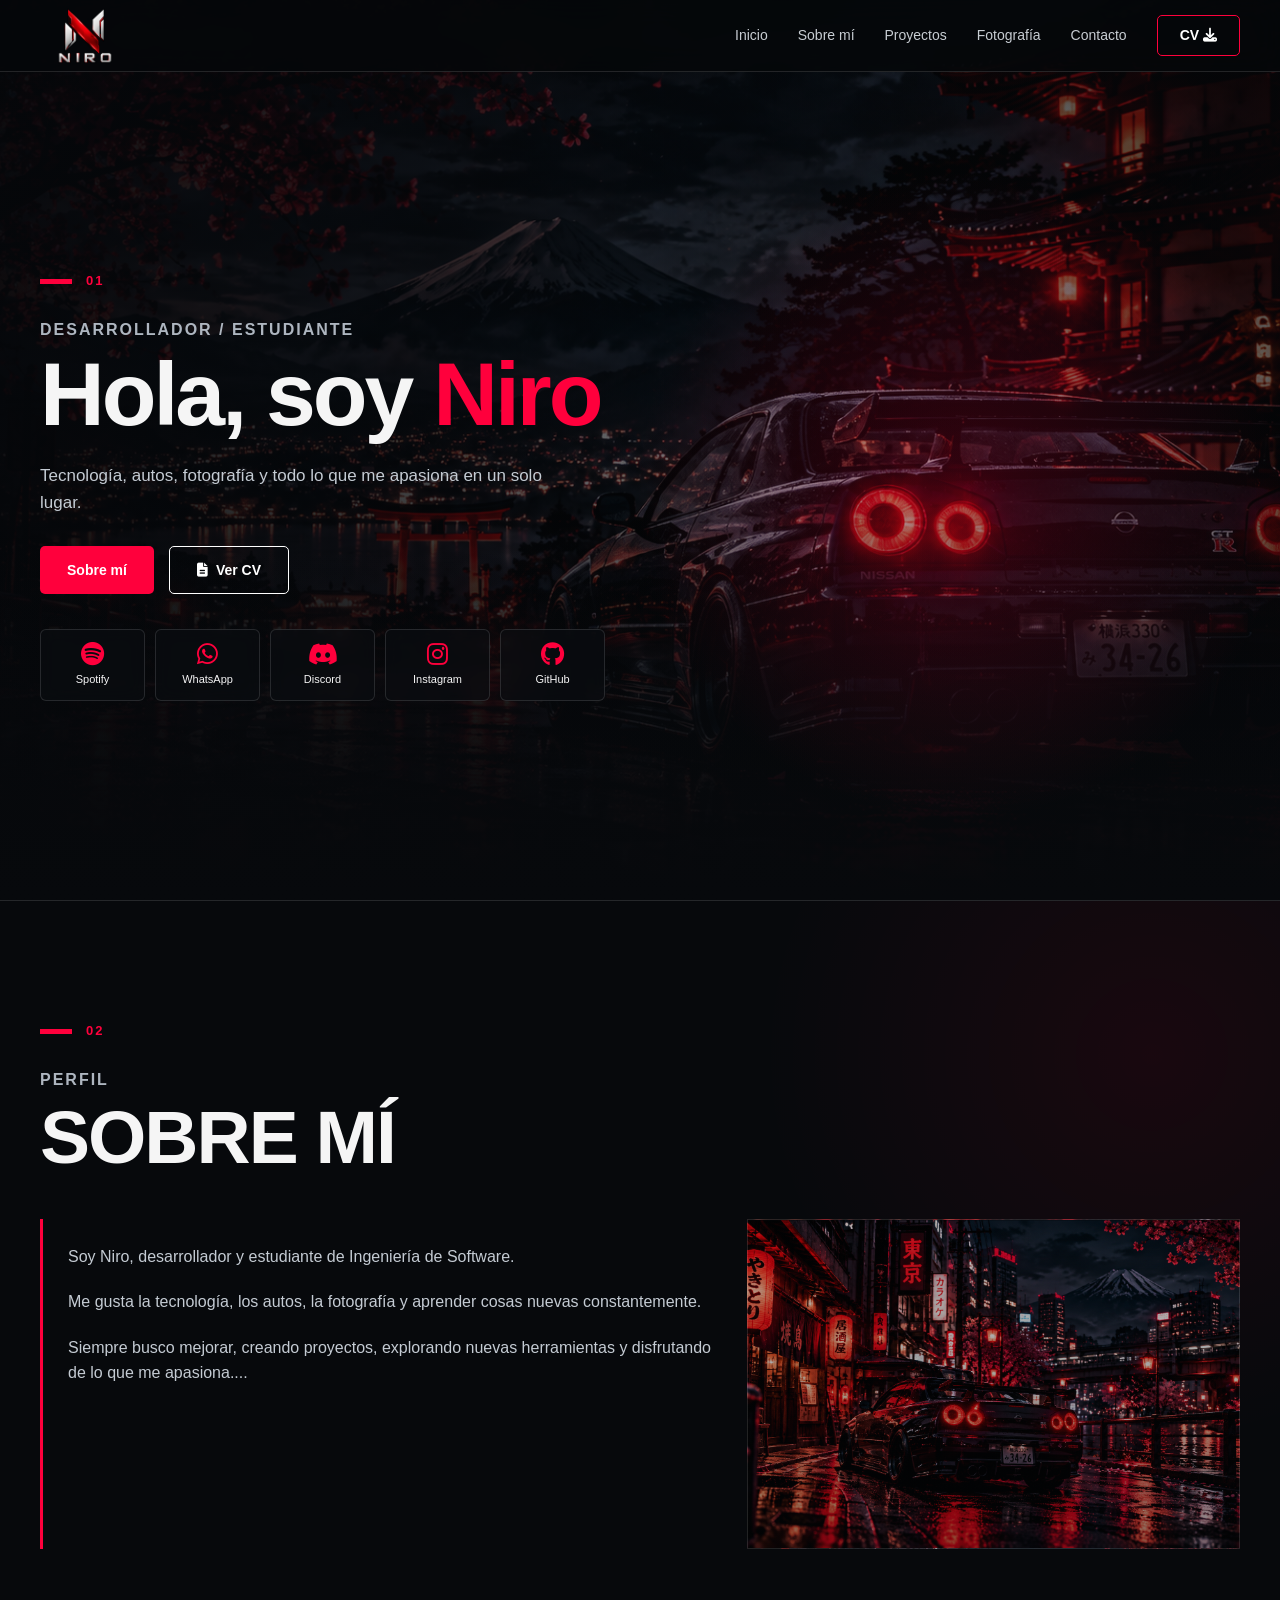
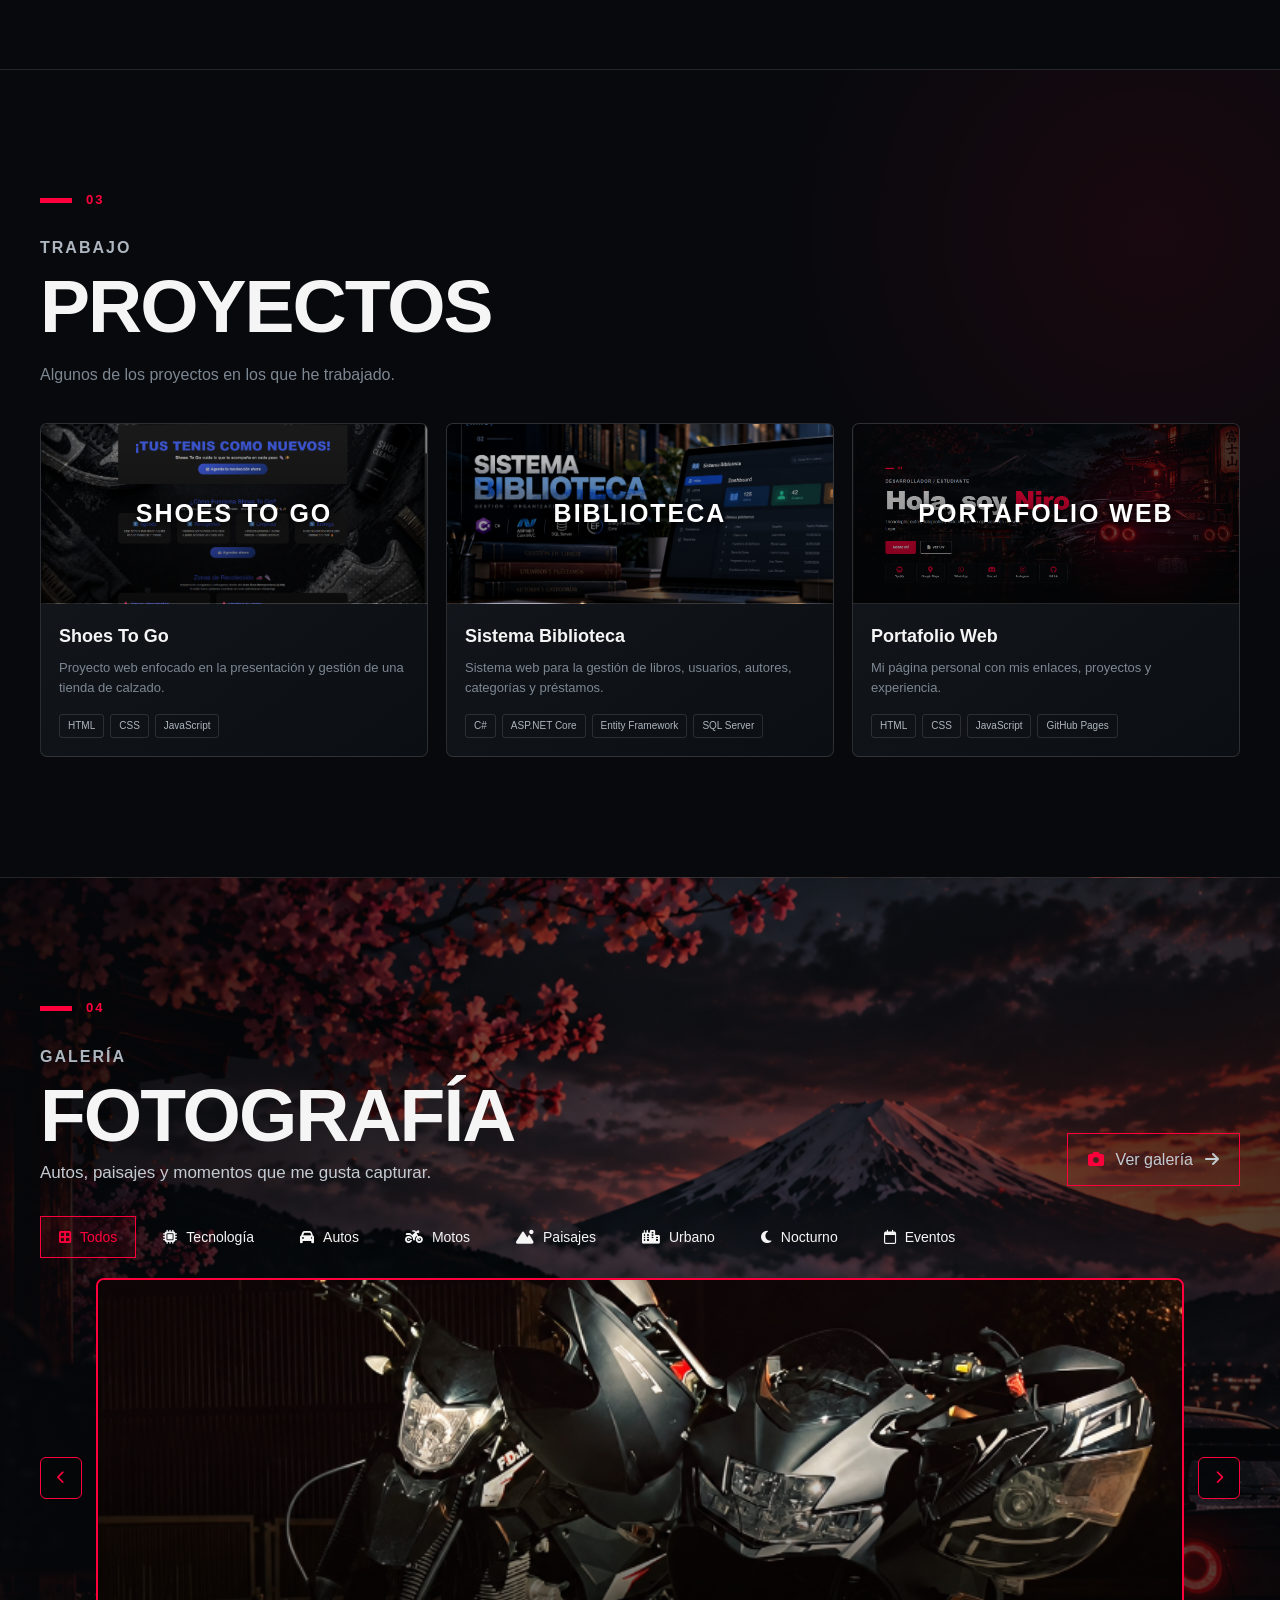
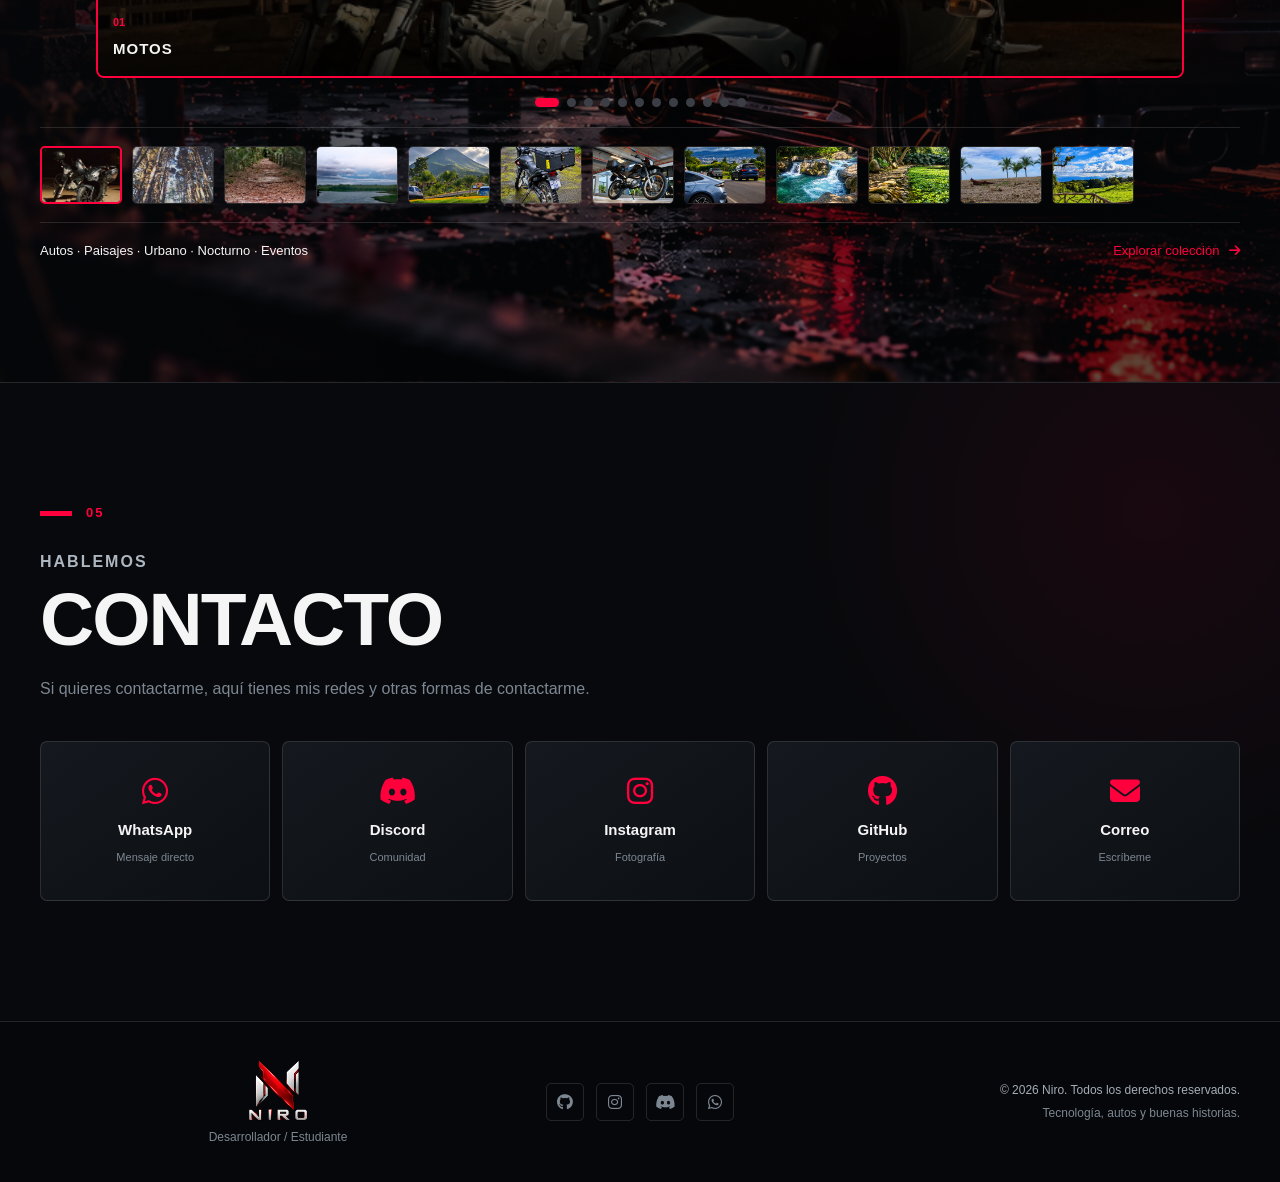
==== commit d1b303e9: "cambie si" ====
--- a/index.html
+++ b/index.html
@@ -189,7 +189,7 @@
                         creando proyectos,
                         explorando nuevas
                         herramientas y disfrutando
-                        de lo que me apasiona.
+                        de lo que me apasiona....
                     </p>
                 </div>
 
--- a/css/style.css
+++ b/css/style.css
@@ -147,26 +147,24 @@
 
 /* NAVEGACIÓN */
 
-/* NAVEGACIÓN DESKTOP */
-
-.desktop-nav {
+.site-header .desktop-nav {
     display: flex;
     align-items: center;
     gap: 30px;
 }
 
-.desktop-nav a {
+.site-header .desktop-nav a {
     position: relative;
     color: #c8cdd3;
     font-size: 14px;
     transition: var(--transition);
 }
 
-.desktop-nav a:hover {
+.site-header .desktop-nav a:hover {
     color: var(--red);
 }
 
-.desktop-nav a:not(.cv-button)::after {
+.site-header .desktop-nav a:not(.cv-button)::after {
     content: "";
     position: absolute;
     left: 0;
@@ -177,7 +175,7 @@
     transition: var(--transition);
 }
 
-.desktop-nav a:not(.cv-button):hover::after {
+.site-header .desktop-nav a:not(.cv-button):hover::after {
     width: 100%;
 }
 
@@ -1059,7 +1057,7 @@
             0 25px;
     }
 
-    .site-header nav {
+    .site-header .desktop-nav {
         gap: 18px;
     }
 
@@ -1352,7 +1350,7 @@
 
 .photo-slide {
     position: relative;
-    height: 285px;
+    height: 400px;
     overflow: hidden;
     border: 1px solid var(--border);
     border-radius: 8px;
@@ -1388,6 +1386,7 @@
 }
 
 .photo-slide.active {
+    grid-column: 1 / -1;
     border: 2px solid var(--red);
     box-shadow: 0 0 25px rgba(255,0,60,.12);
 }
@@ -1544,12 +1543,11 @@
 @media (max-width:1100px) {
 
     .photography-track {
-        grid-template-columns:
-            repeat(4,1fr);
+        display: block;
     }
 
     .photo-slide {
-        height: 270px;
+        height: 500px;
     }
 }
 
@@ -1566,7 +1564,7 @@
     }
 
     .photo-slide {
-        height: 240px;
+        height: 320px;
     }
 
     .photo-slide:nth-child(n+5) {
@@ -1772,258 +1770,160 @@
 }
 
 /* =========================================================
-   FOTOGRAFÍA - RESPONSIVE MÓVIL
-   ========================================================= */
-
-@media (max-width: 800px) {
-
-    .photography {
-        min-height: auto;
-        padding: 85px 0;
+   FIX GLOBAL - EVITAR DESBORDAMIENTO HORIZONTAL
+   ========================================================= */
+
+html {
+    width: 100%;
+    max-width: 100%;
+    overflow-x: hidden;
+}
+
+body {
+    width: 100%;
+    max-width: 100%;
+    margin: 0;
+    overflow-x: hidden;
+}
+
+header,
+main,
+section,
+footer {
+    max-width: 100%;
+    box-sizing: border-box;
+}
+
+.container,
+.site-header,
+.hero,
+.section,
+.photography,
+.photography-track,
+.photography-more,
+footer {
+    max-width: 100%;
+    box-sizing: border-box;
+}
+
+img {
+    max-width: 100%;
+}
+
+.site-header {
+    width: 100%;
+    max-width: 100%;
+    box-sizing: border-box;
+}
+
+.site-header .desktop-nav {
+    min-width: 0;
+    max-width: 100%;
+}
+
+.site-header .mobile-nav {
+    max-width: 100%;
+    box-sizing: border-box;
+}
+
+.photography {
+    width: 100%;
+    max-width: 100%;
+    overflow: hidden;
+}
+
+.photography .container {
+    width: min(
+        var(--max-width),
+        calc(100% - 50px)
+    );
+    max-width: 100%;
+    box-sizing: border-box;
+}
+
+.photography-track {
+    width: 100%;
+    max-width: 100%;
+    overflow: hidden;
+    box-sizing: border-box;
+}
+
+.photo-slide {
+    max-width: 100%;
+    box-sizing: border-box;
+}
+
+.photo-slide img {
+    max-width: 100%;
+    box-sizing: border-box;
+}
+
+.photography-categories,
+.photography-thumbnails {
+    max-width: 100%;
+    overflow-x: auto;
+    overflow-y: hidden;
+    box-sizing: border-box;
+}
+
+@media (max-width: 700px) {
+
+    html,
+    body {
+        width: 100%;
+        max-width: 100%;
+        overflow-x: hidden;
+    }
+
+    .site-header {
+        width: 100%;
+        max-width: 100%;
+        padding-left: 15px;
+        padding-right: 15px;
+    }
+
+    .site-header .mobile-nav {
+        left: 0;
+        right: 0;
+        width: 100%;
+        max-width: 100%;
+        box-sizing: border-box;
+    }
+
+    .container {
+        width: calc(100% - 30px);
+        max-width: calc(100% - 30px);
+    }
+
+    .hero,
+    .section,
+    footer {
+        width: 100%;
+        max-width: 100%;
     }
 
     .photography .container {
-        width: calc(100% - 40px);
-    }
-
-    /* TÍTULO + BOTÓN */
-
-    .photography-heading {
-        display: flex;
-        flex-direction: column;
-        align-items: flex-start;
-        gap: 20px;
-        margin-bottom: 25px;
-    }
-
-    .photography-heading h2 {
-        font-size: 50px;
-        line-height: .95;
-        letter-spacing: -2px;
-    }
-
-    .photography-description {
-        font-size: 16px;
-        line-height: 1.5;
-    }
-
-    .photography-button {
-        width: 100%;
-        justify-content: center;
-        padding: 13px 18px;
-    }
-
-    /* CATEGORÍAS */
-
-    .photography-categories {
-        width: 100%;
-        display: flex;
-        flex-wrap: nowrap;
-        overflow-x: auto;
-        gap: 8px;
-        padding-bottom: 5px;
-        margin-bottom: 18px;
-        scrollbar-width: none;
-        -webkit-overflow-scrolling: touch;
-    }
-
-    .photography-categories::-webkit-scrollbar {
-        display: none;
-    }
-
-    .photo-category {
-        flex-shrink: 0;
-        padding: 10px 15px;
-        font-size: 13px;
-    }
-
-    /* SLIDER */
-
-    .photography-slider {
-        width: 100%;
-        position: relative;
-        display: block;
-    }
-
-    .photography-track {
-        width: 100%;
-        display: grid;
-        grid-template-columns: 1fr;
-        gap: 0;
-        overflow: hidden;
-    }
-
+        width: calc(100% - 30px);
+        max-width: calc(100% - 30px);
+    }
+
+    .photography-track,
     .photo-slide {
         width: 100%;
-        height: 300px;
-        display: none;
-    }
-
-    .photo-slide:first-child {
-        display: block;
-    }
-
-    /* FLECHAS */
-
-    .photo-arrow {
-        position: absolute;
-        top: 50%;
-        z-index: 5;
-        width: 40px;
-        height: 40px;
-        transform: translateY(-50%);
-    }
-
-    .photo-arrow:hover {
-        transform: translateY(-50%) scale(1.05);
-    }
-
-    .photo-prev {
-        left: 10px;
-    }
-
-    .photo-next {
-        right: 10px;
-    }
-
-    /* PUNTOS */
-
-    .photography-dots {
-        margin: 15px 0;
-        gap: 7px;
-    }
-
-    .photo-dot {
-        width: 8px;
-        height: 8px;
-    }
-
-    .photo-dot.active {
-        width: 22px;
-    }
-
-    /* MINIATURAS */
-
-    .photography-thumbnails {
+        max-width: 100%;
+    }
+
+    .photo-slide img {
         width: 100%;
-        display: flex;
-        gap: 8px;
-        padding: 15px 0;
-        overflow-x: auto;
-        scrollbar-width: none;
-        -webkit-overflow-scrolling: touch;
-    }
-
-    .photography-thumbnails::-webkit-scrollbar {
-        display: none;
-    }
-
-    .photo-thumb {
-        width: 75px;
-        height: 55px;
-        flex-shrink: 0;
-    }
-
-    /* TEXTO INFERIOR */
-
-    .photography-more {
-        display: flex;
-        flex-direction: column;
-        align-items: flex-start;
-        gap: 10px;
-        margin-top: 15px;
-    }
-}
-
-
-/* =========================================================
-   FOTOGRAFÍA - TELÉFONOS PEQUEÑOS
-   ========================================================= */
+        max-width: 100%;
+    }
+}
 
 @media (max-width: 550px) {
 
-    .photography {
-        padding: 75px 0;
-    }
-
-    .photography .container {
-        width: calc(100% - 30px);
-    }
-
-    .photography-heading h2 {
-        font-size: clamp(42px, 13vw, 55px);
-        line-height: .9;
-    }
-
-    .photography-description {
-        font-size: 15px;
-    }
-
-    .photography-button {
-        width: 100%;
-        min-height: 48px;
-    }
-
-    .photo-slide {
-        height: 280px;
-        border-radius: 6px;
-    }
-
-    .photo-slide-info {
-        left: 13px;
-        right: 13px;
-        bottom: 13px;
-    }
-
-    .photo-slide-info strong {
-        font-size: 14px;
-    }
-
-    .photo-arrow {
-        width: 38px;
-        height: 38px;
-    }
-
-    .photo-prev {
-        left: 8px;
-    }
-
-    .photo-next {
-        right: 8px;
-    }
-
-    .photo-thumb {
-        width: 70px;
-        height: 50px;
-    }
-}
-
-
-/* =========================================================
-   FOTOGRAFÍA - TELÉFONOS MUY PEQUEÑOS
-   ========================================================= */
-
-@media (max-width: 380px) {
-
+    .container,
     .photography .container {
         width: calc(100% - 24px);
-    }
-
-    .photography-heading h2 {
-        font-size: 40px;
-    }
-
-    .photo-slide {
-        height: 250px;
-    }
-
-    .photo-arrow {
-        width: 35px;
-        height: 35px;
-    }
-
-    .photo-thumb {
-        width: 65px;
-        height: 48px;
-    }
-}+        max-width: calc(100% - 24px);
+    }
+}
